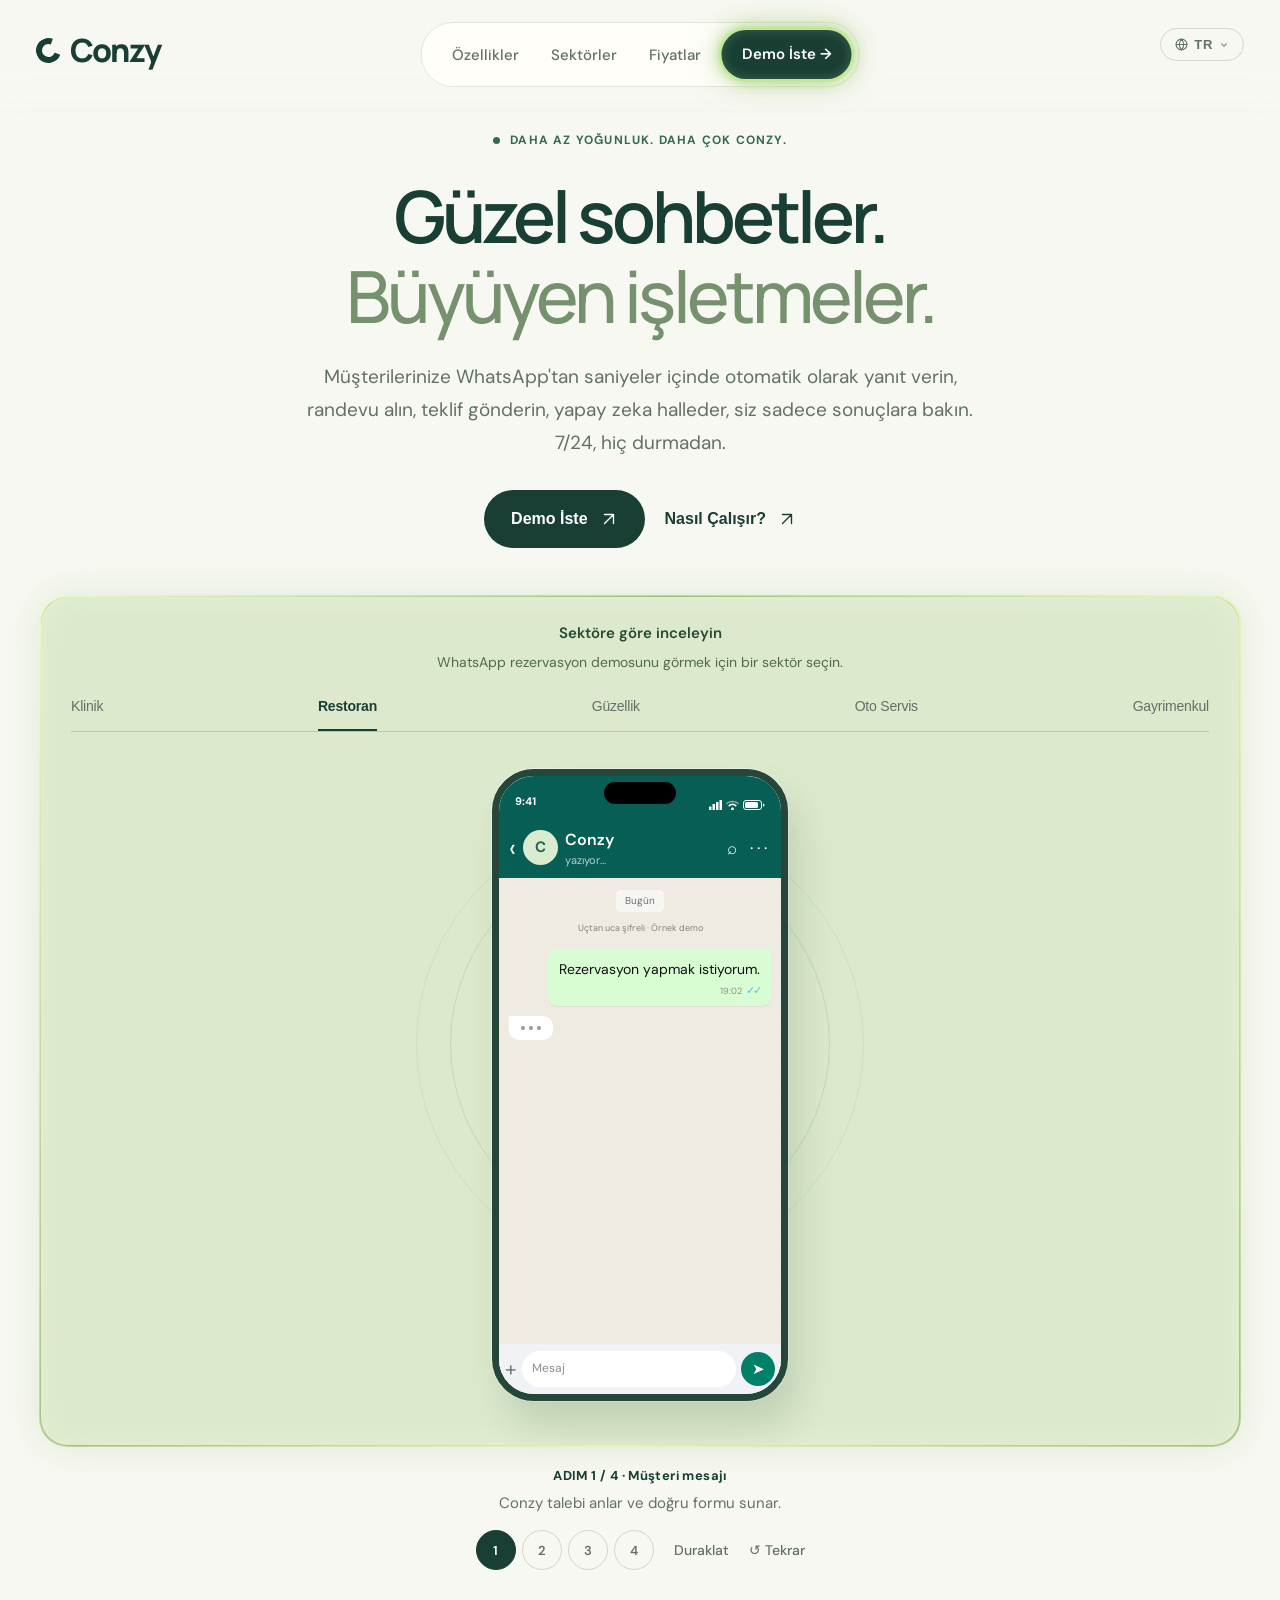
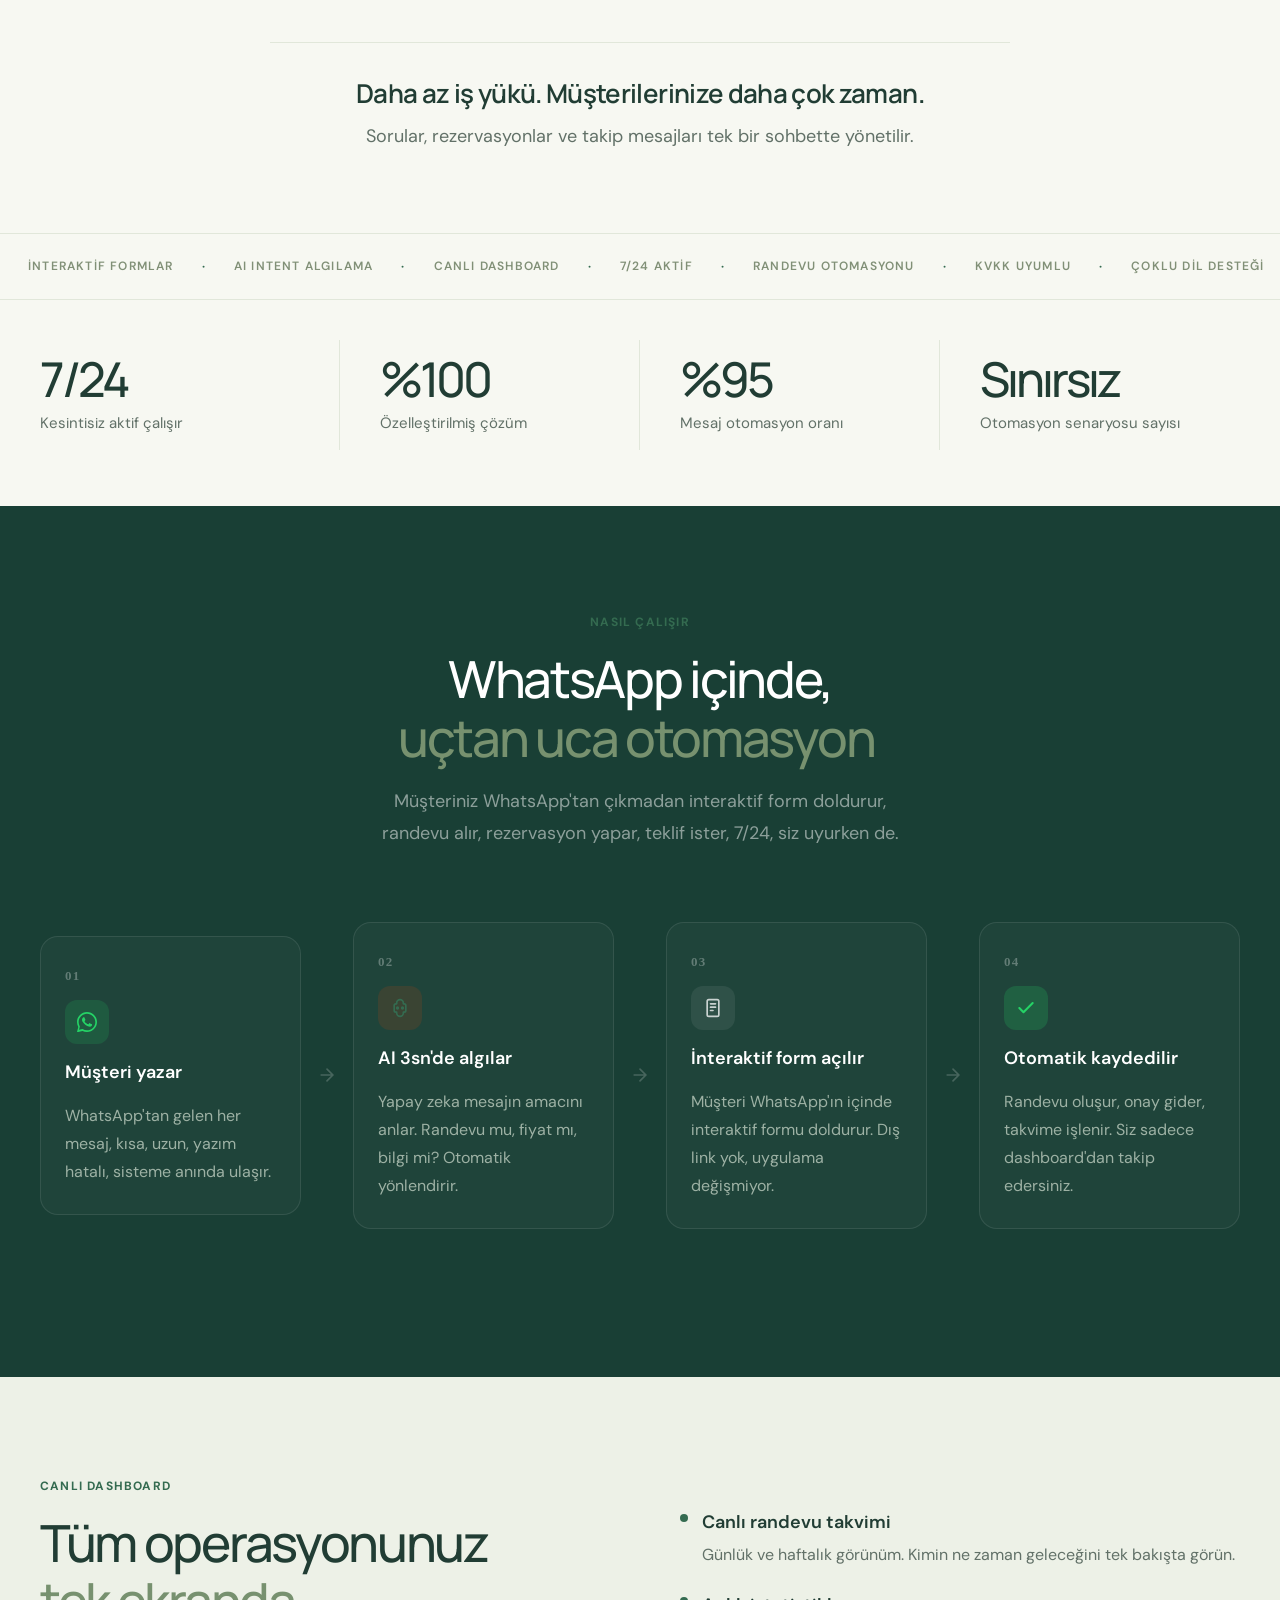
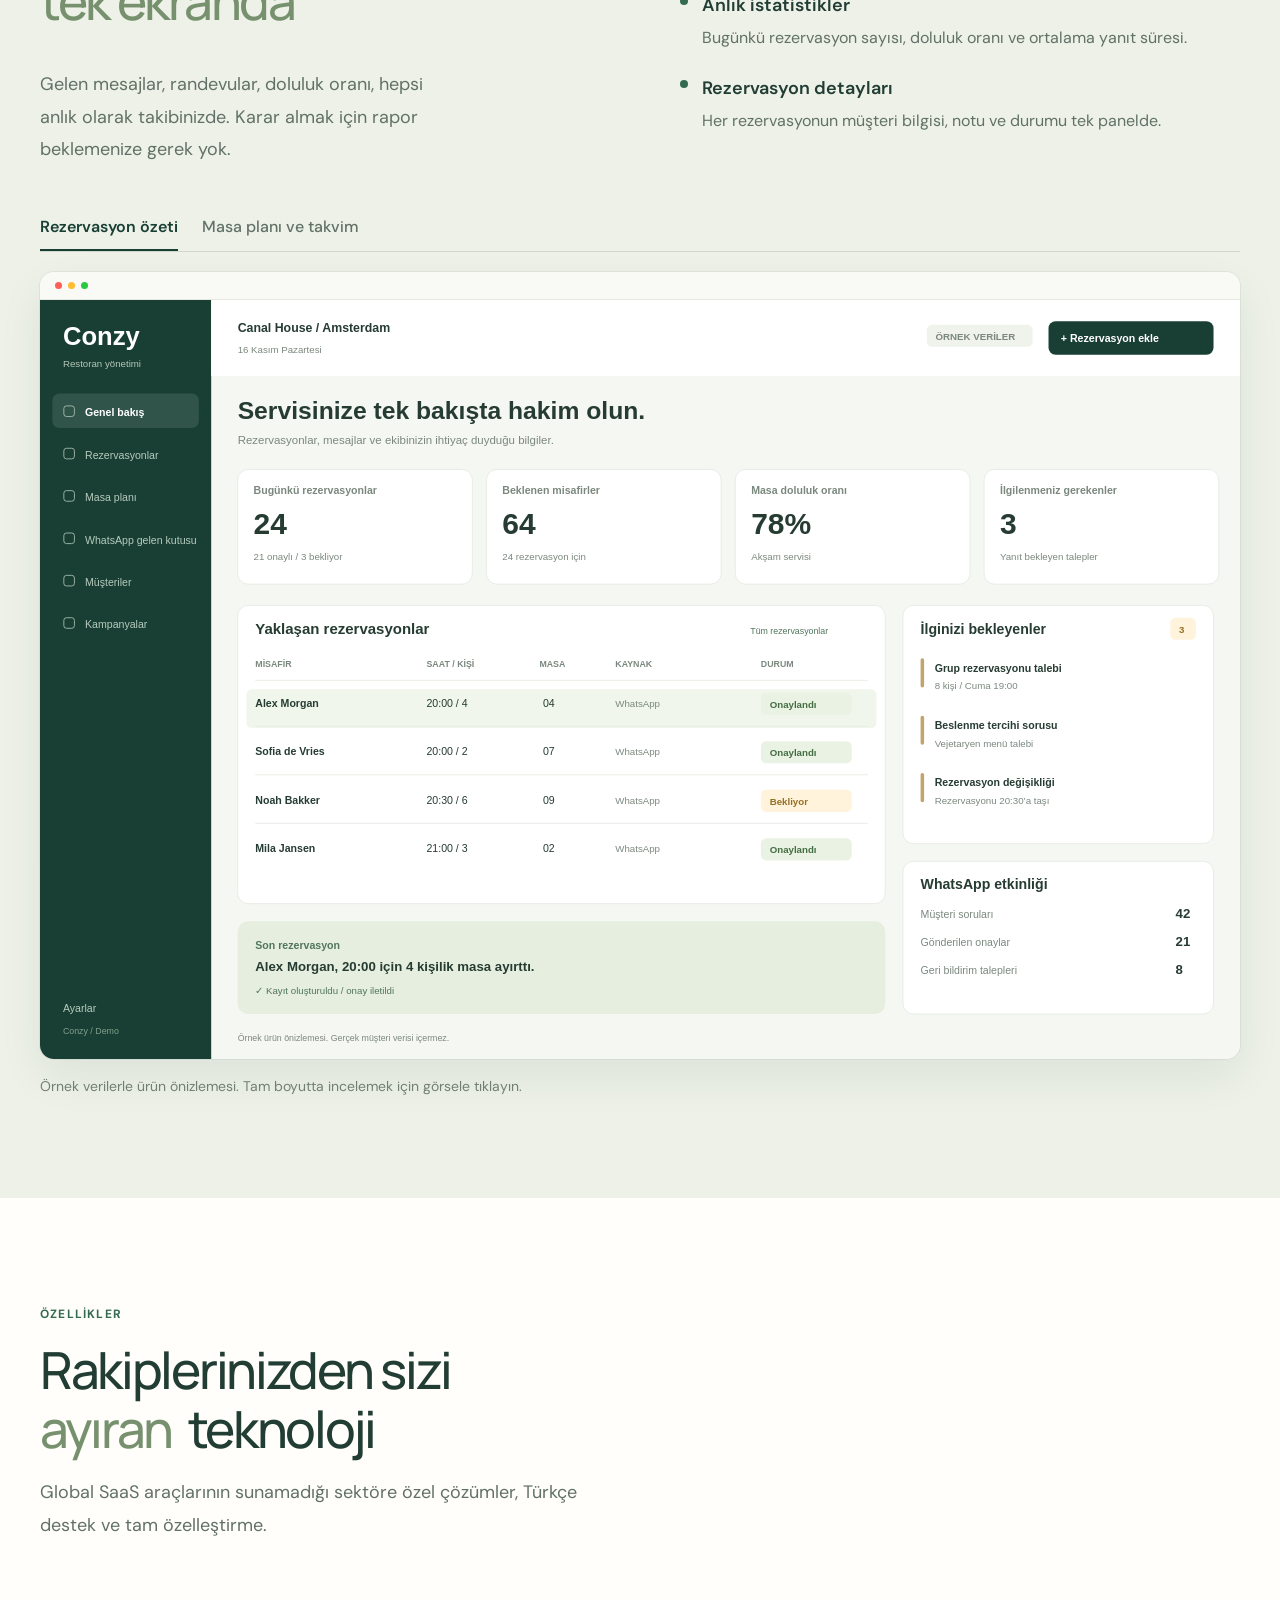
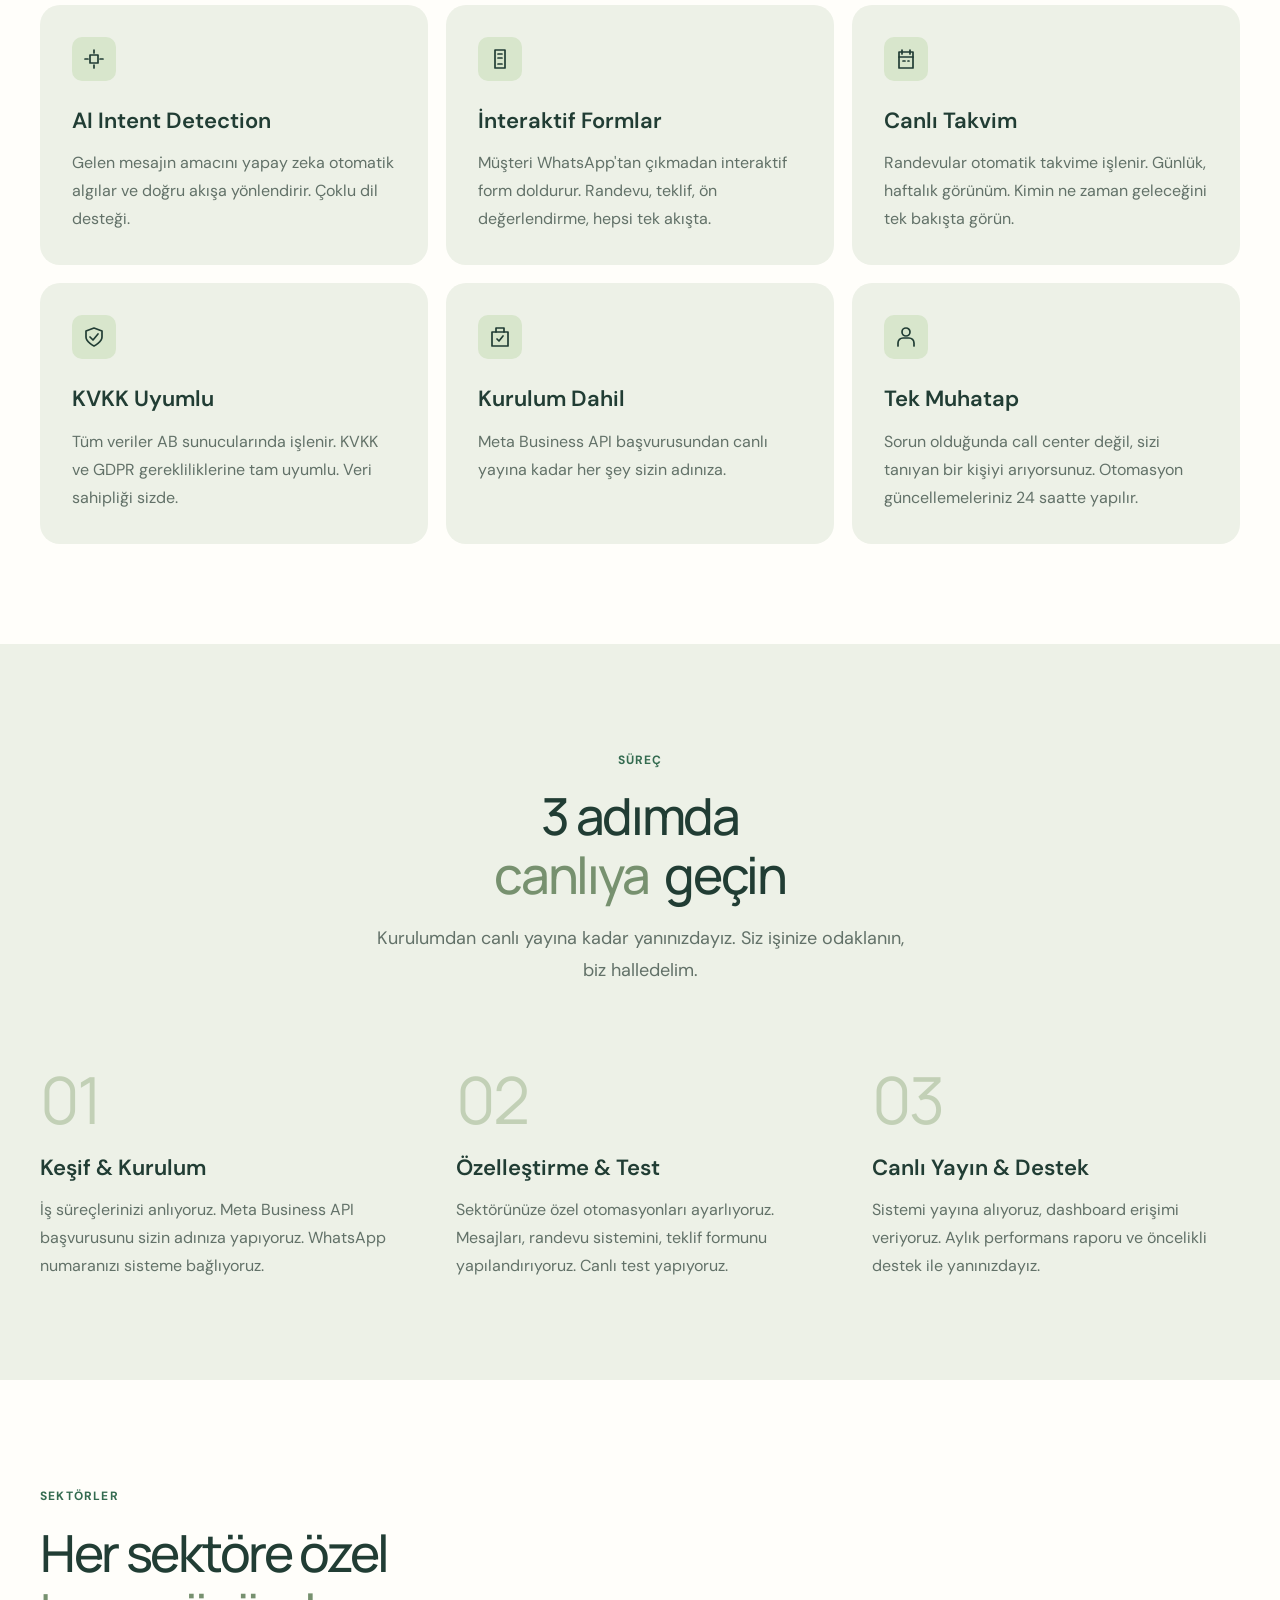
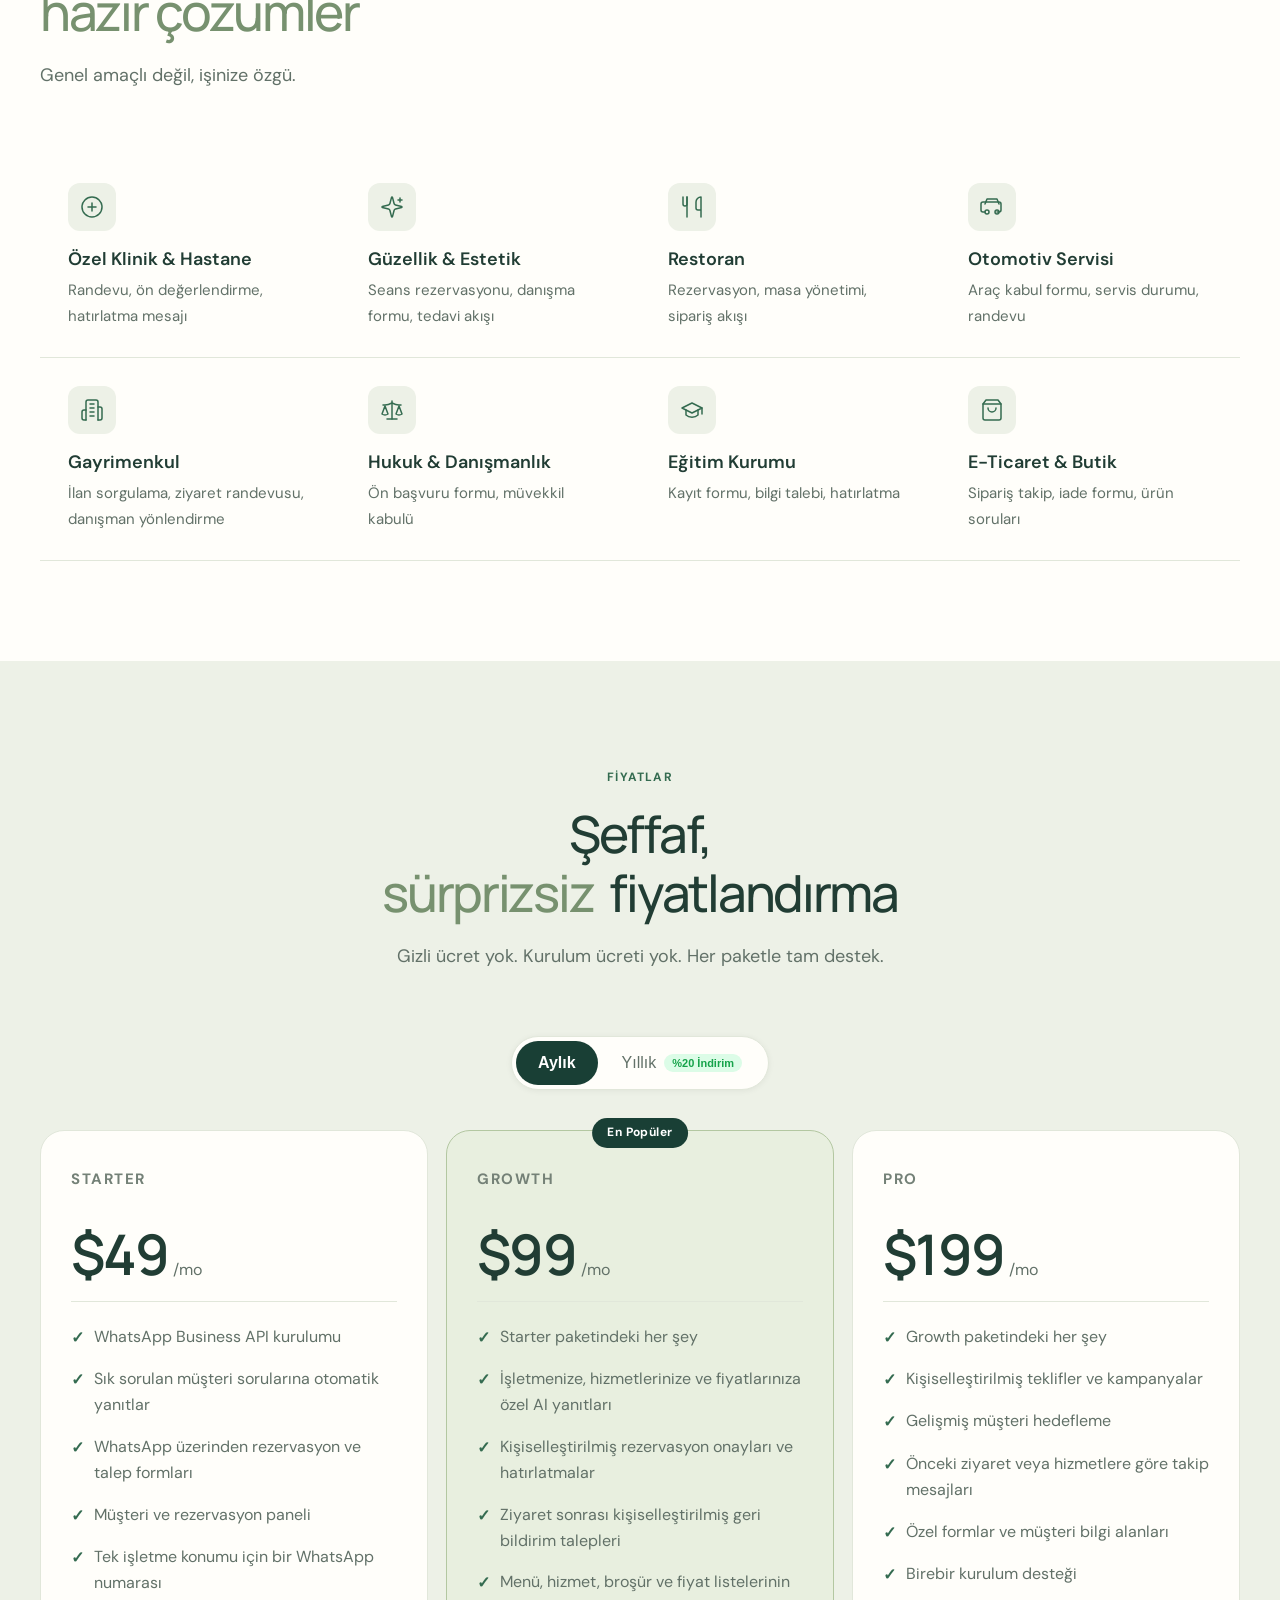
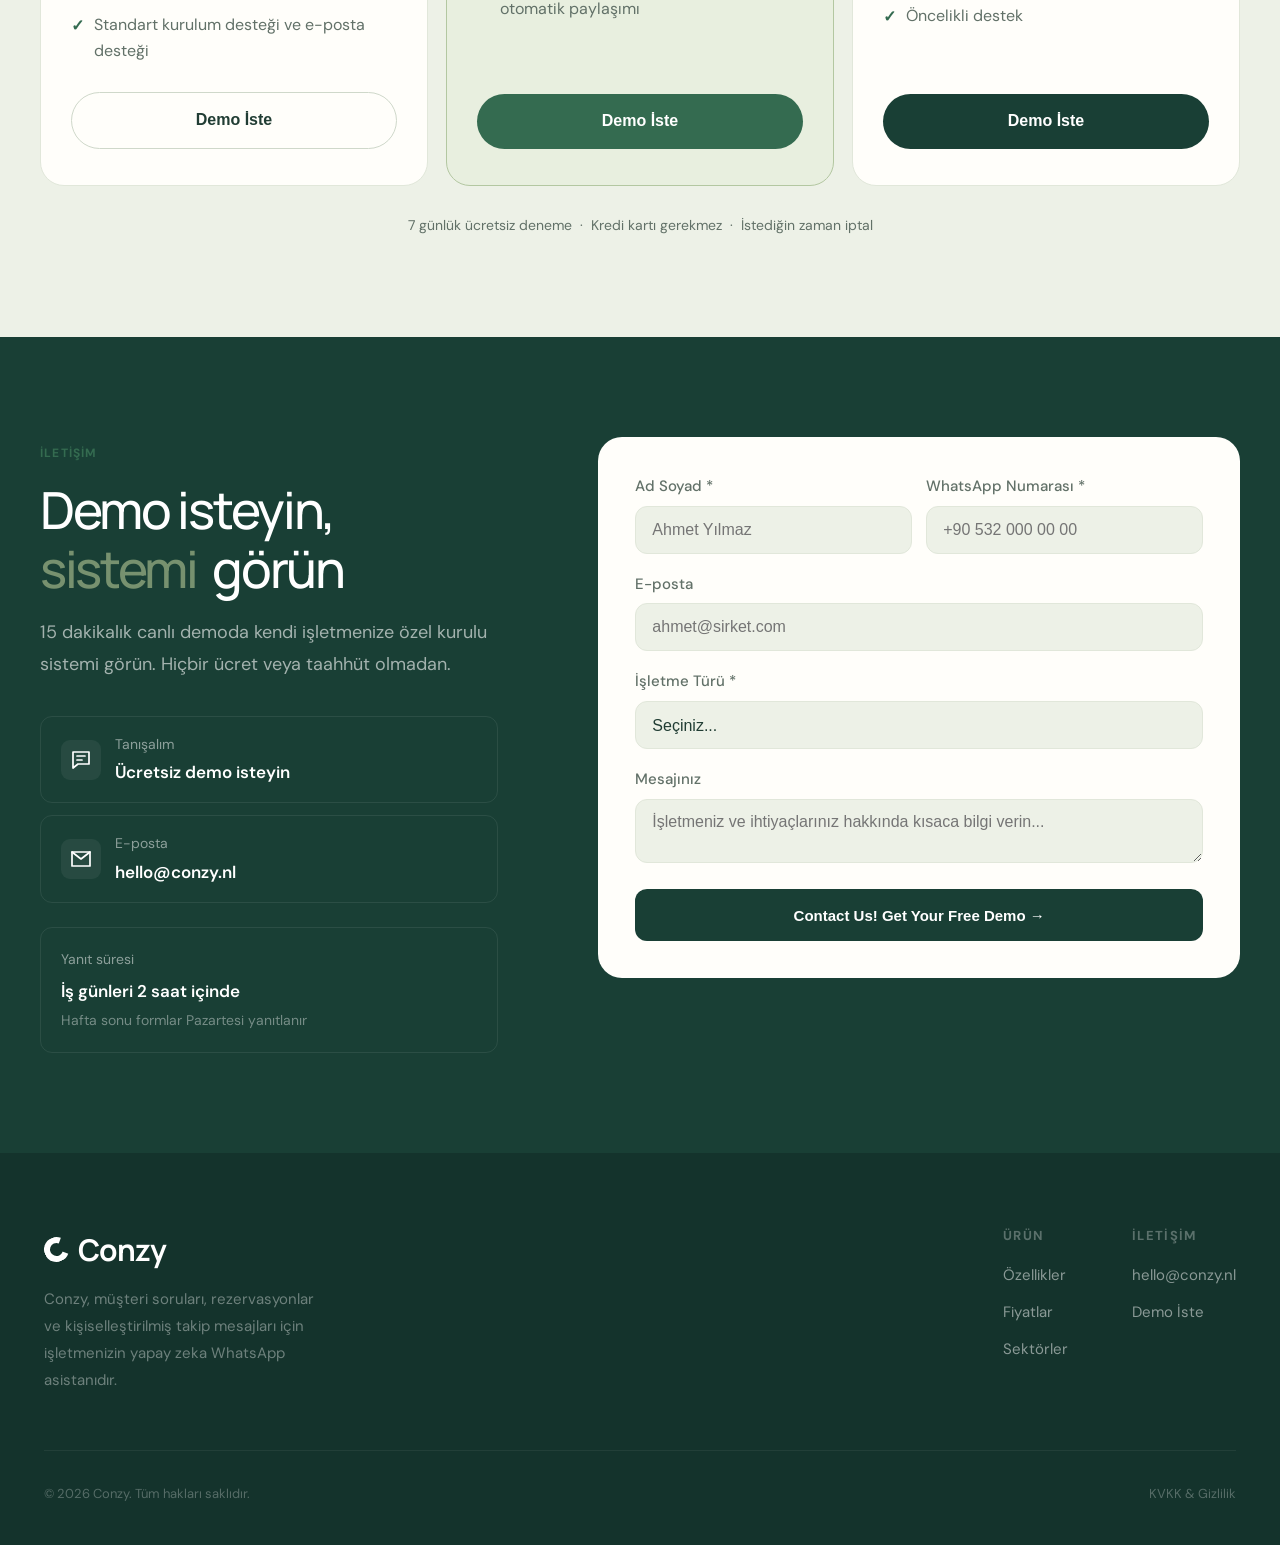
==== tr/index.html @ 932da9da "website update update" ====
<!DOCTYPE html>
<html lang="tr" data-initial-lang="tr">
<head>
  <meta charset="UTF-8">
  <meta name="viewport" content="width=device-width, initial-scale=1.0">
  <meta name="theme-color" content="#F7F8F2">
  <title>Conzy | İşletmeler için Yapay Zeka WhatsApp Asistanı</title>
  <link rel="preconnect" href="https://fonts.googleapis.com">
  <link rel="preconnect" href="https://fonts.gstatic.com" crossorigin>
  <link href="https://fonts.googleapis.com/css2?family=DM+Sans:wght@400;500;600;700&amp;family=Manrope:wght@400;500;600;700;800&amp;display=swap" rel="stylesheet">
  <link rel="icon" type="image/svg+xml" href="/favicon.svg">
  <link rel="stylesheet" href="/css/style.css?v=brand-seo-30">
  <link rel="stylesheet" href="/css/conzy.css?v=brand-seo-30">
<meta name="description" content="Conzy, WhatsApp üzerinden müşteri sorularını yanıtlar, rezervasyonları yönetir ve kişiselleştirilmiş takip mesajları gönderir. Demoyu ve paketleri inceleyin."><meta name="robots" content="index, follow, max-image-preview:large"><meta name="application-name" content="Conzy"><link rel="canonical" href="https://getconzy.com/tr/"><link rel="alternate" href="https://getconzy.com/" hreflang="en"><link rel="alternate" href="https://getconzy.com/tr/" hreflang="tr"><link rel="alternate" href="https://getconzy.com/" hreflang="x-default"><meta property="og:type" content="website"><meta property="og:site_name" content="Conzy"><meta property="og:title" content="Conzy | İşletmeler için Yapay Zeka WhatsApp Asistanı"><meta property="og:description" content="Conzy, WhatsApp üzerinden müşteri sorularını yanıtlar, rezervasyonları yönetir ve kişiselleştirilmiş takip mesajları gönderir. Demoyu ve paketleri inceleyin."><meta property="og:url" content="https://getconzy.com/tr/"><meta property="og:locale" content="tr_TR"><meta property="og:image" content="https://getconzy.com/assets/conzy-social.png"><meta property="og:image:width" content="1200"><meta property="og:image:height" content="630"><meta property="og:image:alt" content="Conzy işletmeler için WhatsApp asistanı"><meta name="twitter:card" content="summary_large_image"><meta name="twitter:title" content="Conzy | İşletmeler için Yapay Zeka WhatsApp Asistanı"><meta name="twitter:description" content="Conzy, WhatsApp üzerinden müşteri sorularını yanıtlar, rezervasyonları yönetir ve kişiselleştirilmiş takip mesajları gönderir. Demoyu ve paketleri inceleyin."><meta name="twitter:image" content="https://getconzy.com/assets/conzy-social.png"><script type="application/ld+json" id="conzy-structured-data">{
  "@context": "https://schema.org",
  "@graph": [
    {
      "@type": "Organization",
      "@id": "https://getconzy.com/#organization",
      "name": "Conzy",
      "url": "https://getconzy.com/",
      "logo": {
        "@type": "ImageObject",
        "url": "https://getconzy.com/assets/conzy-brandmark.svg",
        "width": 512,
        "height": 512
      }
    },
    {
      "@type": "WebSite",
      "@id": "https://getconzy.com/#website",
      "name": "Conzy",
      "alternateName": "getconzy.com",
      "url": "https://getconzy.com/",
      "inLanguage": [
        "en",
        "tr"
      ],
      "publisher": {
        "@id": "https://getconzy.com/#organization"
      }
    },
    {
      "@type": "WebPage",
      "@id": "https://getconzy.com/tr/#webpage",
      "url": "https://getconzy.com/tr/",
      "name": "Conzy | İşletmeler için Yapay Zeka WhatsApp Asistanı",
      "description": "Conzy, WhatsApp üzerinden müşteri sorularını yanıtlar, rezervasyonları yönetir ve kişiselleştirilmiş takip mesajları gönderir. Demoyu ve paketleri inceleyin.",
      "inLanguage": "tr",
      "isPartOf": {
        "@id": "https://getconzy.com/#website"
      },
      "about": {
        "@id": "https://getconzy.com/#organization"
      }
    }
  ]
}</script><noscript id="seo-no-script"><style>.fu{opacity:1!important;transform:none!important}</style></noscript></head>
<body>
<a class="skip-link" href="#hero">Skip to content</a>

<div id="cur-dot"></div>
<div id="cur-ring"></div>

<!-- ══════════════════════════ MOBILE HEADER ══════════════════════════ -->
<header id="mobile-header">
  <div class="mobile-lang-dd" id="mobile-lang-dd">
    <button class="mobile-lang-trigger" id="mobile-lang-trigger">
      <svg width="12" height="12" viewbox="0 0 24 24" fill="none" stroke="currentColor" stroke-width="2" stroke-linecap="round" stroke-linejoin="round"><circle cx="12" cy="12" r="10"></circle><line x1="2" y1="12" x2="22" y2="12"></line><path d="M12 2a15.3 15.3 0 0 1 4 10 15.3 15.3 0 0 1-4 10 15.3 15.3 0 0 1-4-10 15.3 15.3 0 0 1 4-10z"></path></svg>
      <span class="js-lang-current">TR</span>
      <svg class="lang-chevron" width="9" height="9" viewbox="0 0 24 24" fill="none" stroke="currentColor" stroke-width="2.5" stroke-linecap="round" stroke-linejoin="round"><polyline points="6 9 12 15 18 9"></polyline></svg>
    </button>
    <div class="mobile-lang-menu" id="mobile-lang-menu">
      <a class="lang-opt active" data-lang="tr" href="/tr/" hreflang="tr" lang="tr"> Türkçe</a>
      <a class="lang-opt" data-lang="en" href="/" hreflang="en" lang="en"> English</a>
    </div>
  </div>
  <a href="#" class="mobile-logo"><div class="logo-mark"></div>Conzy</a>
  <button class="hamburger" id="hamburger" aria-label="Menü" data-i18n-aria="hamburger-aria">
    <span></span><span></span><span></span>
  </button>
</header>

<!-- ══════════════════════════ MOBILE MENU ══════════════════════════ -->
<nav id="mobile-menu">
  <div class="mmenu-top">
    <a href="#" class="mmenu-logo"><div class="logo-mark"></div>Conzy</a>
    <button class="mmenu-close" id="mmenu-close" aria-label="Kapat" data-i18n-aria="mmenu-close-aria">
      <svg width="18" height="18" viewbox="0 0 24 24" fill="none" stroke="currentColor" stroke-width="2.5" stroke-linecap="round"><line x1="18" y1="6" x2="6" y2="18"></line><line x1="6" y1="6" x2="18" y2="18"></line></svg>
    </button>
  </div>
  <div class="mmenu-links">
    <a href="#flow-pipeline" data-i18n="nav-features">Özellikler</a>
    <a href="#sectors" data-i18n="nav-sectors">Sektörler</a>
    <a href="#pricing" data-i18n="nav-pricing">Fiyatlar</a>
  </div>
  <div class="mmenu-bottom">
    <a href="#contact" class="mmenu-cta" data-i18n="nav-cta">Demo İste →</a>
  </div>
</nav>
<div id="mobile-overlay"></div>

<!-- ══════════════════════════ HERO LOGO ══════════════════════════ -->
<a href="#" class="hero-logo" id="hero-logo"><div class="logo-mark"></div>Conzy</a>

<!-- ══════════════════════════ LANG TOGGLE ══════════════════════════ -->
<div class="lang-dd" id="lang-dd">
  <button class="lang-trigger" id="lang-trigger">
    <svg width="13" height="13" viewbox="0 0 24 24" fill="none" stroke="currentColor" stroke-width="2" stroke-linecap="round" stroke-linejoin="round"><circle cx="12" cy="12" r="10"></circle><line x1="2" y1="12" x2="22" y2="12"></line><path d="M12 2a15.3 15.3 0 0 1 4 10 15.3 15.3 0 0 1-4 10 15.3 15.3 0 0 1-4-10 15.3 15.3 0 0 1 4-10z"></path></svg>
    <span id="lang-current" class="js-lang-current">TR</span>
    <svg class="lang-chevron" width="10" height="10" viewbox="0 0 24 24" fill="none" stroke="currentColor" stroke-width="2.5" stroke-linecap="round" stroke-linejoin="round"><polyline points="6 9 12 15 18 9"></polyline></svg>
  </button>
  <div class="lang-menu" id="lang-menu">
    <a class="lang-opt active" data-lang="tr" href="/tr/" hreflang="tr" lang="tr"> Türkçe</a>
    <a class="lang-opt" data-lang="en" href="/" hreflang="en" lang="en"> English</a>
  </div>
</div>

<!-- ══════════════════════════════ NAV ══════════════════════════════ -->
<nav id="nav">
  <div class="nav-inner">
    <ul class="nav-links">
      <li><a href="#flow-pipeline" data-i18n="nav-features">Özellikler</a></li>
      <li><a href="#sectors" data-i18n="nav-sectors">Sektörler</a></li>
      <li><a href="#pricing" data-i18n="nav-pricing">Fiyatlar</a></li>
    </ul>
    <div class="nav-right">
      <a href="#contact" class="nav-cta" data-i18n="nav-cta">Demo İste →</a>
    </div>
  </div>
</nav>

<!-- ══════════════════════════════ HERO ══════════════════════════════ -->
<section id="hero">
  <div class="hero-inner">

    <!-- Centered copy -->
    <div class="hero-copy">
      <div class="hero-tag"><div class="hero-tag-line"></div><span data-i18n="hero-tag">Daha az yoğunluk. Daha çok Conzy.</span></div>
      <h1 data-i18n="hero-h1">Güzel sohbetler.<br><em>Büyüyen işletmeler.</em></h1>
      <p class="hero-desc" data-i18n="hero-desc">Müşterilerinize WhatsApp'tan saniyeler içinde otomatik olarak yanıt verin, randevu alın, teklif gönderin, yapay zeka halleder, siz sadece sonuçlara bakın. 7/24, hiç durmadan.</p>
      <div class="hero-actions">
        <a href="#contact" class="btn btn-orange"><span data-i18n="hero-btn-demo">Demo İste</span><svg class="button-arrow" width="18" height="18" viewbox="0 0 24 24" fill="none" stroke="currentColor" stroke-width="1.8" stroke-linecap="round" stroke-linejoin="round" aria-hidden="true" focusable="false"><path d="M6 18 18 6M6 6h12v12"></path></svg></a>
        <a href="#flow-pipeline" class="btn btn-ghost"><span data-i18n="hero-btn-how">Nasıl Çalışır?</span><svg class="button-arrow" width="18" height="18" viewbox="0 0 24 24" fill="none" stroke="currentColor" stroke-width="1.8" stroke-linecap="round" stroke-linejoin="round" aria-hidden="true" focusable="false"><path d="M6 18 18 6M6 6h12v12"></path></svg></a>
      </div>



    </div>

    <!-- Right: real hand-holding-phone photo with animated screen overlay -->
    <div class="hero-visual" data-nosnippet="">
      <!-- Sector switcher — changes the phone demo live -->
      <div class="hero-sector-tabs" id="hero-sector-tabs">
        <span class="sector-tabs-label" data-i18n="sector-tabs-label">Sektöre göre inceleyin</span>
        <p class="sector-tabs-description" data-i18n="sector-tabs-description">WhatsApp rezervasyon demosunu görmek için bir sektör seçin.</p>
        <div class="sector-tabs-row" role="group" aria-label="Industry demos">
          <button class="sector-tab" data-sector="klinik"><span data-i18n="st-klinik">Klinik</span></button>
          <button class="sector-tab active" data-sector="restoran"><span data-i18n="st-restoran">Restoran</span></button>
          <button class="sector-tab" data-sector="guzellik"><span data-i18n="st-guzellik">Güzellik</span></button>
          <button class="sector-tab" data-sector="servis"><span data-i18n="st-servis">Oto Servis</span></button>
          <button class="sector-tab" data-sector="emlak"><span data-i18n="st-emlak">Gayrimenkul</span></button>
        </div>
      </div>
      <div class="demo-controls"><div class="demo-step-label"></div><p class="demo-step-description"></p><div class="demo-navigation"><div class="demo-steps" aria-label="Demo steps"></div><button type="button" class="demo-pause"></button><button type="button" class="demo-replay"></button></div></div>
      
      <div class="scene-orbit" aria-hidden="true"></div>
      <div class="scene-note note-top"><span class="note-icon" aria-hidden="true"><svg class="inline-arrow" width="16" height="16" viewbox="0 0 24 24" fill="none" stroke="currentColor" stroke-width="1.8" stroke-linecap="round" stroke-linejoin="round" aria-hidden="true" focusable="false"><path d="M6 18 18 6M6 6h12v12"></path></svg></span><div><strong data-i18n="scene-booked">Randevu oluşturuldu</strong><span data-i18n="scene-sync">Takvim otomatik güncellendi</span></div></div>
      <div class="scene-note note-bottom"><span class="note-icon" aria-hidden="true">✓</span><div><strong data-i18n="scene-online">Müşterilerinizin hep yanında</strong><span data-i18n="scene-hours">Mesai saatleri dışında bile.</span></div></div>
      <!--
        Aspect-ratio box trick: padding-top = (1056/976)*100 = 108.2%
        This forces the wrapper to have the exact same height as the image
        at any width, so every "position:absolute + %" inside is reliable.
        Image fills the box with object-fit:fill (no cropping needed —
        wrapper and image share the same 976:1056 ratio).
      -->
      <div style="position:relative;width:100%;">
        <div class="hero-img-wrap">

          <!-- The hand+phone photo fills the aspect-ratio box -->
          <img src="/hand1.jpg" alt="" aria-hidden="true" class="hero-hand-img">

          <!--
            hand1.jpg: 948×1059
            Screen left x=207, right x=602, top y=68, bottom y=934
            Dynamic Island center x=405 (x=350–461 at y=85)
            top    = 68  / 1059 = 6.4%
            left   = 207 / 948  = 21.8%
            width  = 395 / 948  = 41.7%
            height = 866 / 1059 = 81.8%
          -->
          <div class="hero-screen-area" style="position:absolute;top:6.4%;left:21.8%;width:41.7%;height:81.8%;
                      border-radius:33px;overflow:hidden;">

          <!-- Screen 0: WhatsApp Chat -->
          <div class="pscreen active" id="pscreen-0">
            <div class="phone-sb phone-sb-dark">
              <span class="psb-time">9:41</span>
              <div class="psb-di"></div>
              <div class="psb-icons">
                <svg width="13" height="10" viewbox="0 0 13 10" fill="currentColor"><rect x="0" y="6.5" width="2.5" height="3.5" rx=".5"></rect><rect x="3.5" y="4" width="2.5" height="6" rx=".5"></rect><rect x="7" y="2" width="2.5" height="8" rx=".5"></rect><rect x="10.5" y="0" width="2.5" height="10" rx=".5"></rect></svg>
                <svg width="13" height="10" viewbox="0 0 13 10" fill="currentColor"><circle cx="6.5" cy="9" r="1.4"></circle><path d="M3.3 6.7C4.2 5.8 5.3 5.3 6.5 5.3s2.3.5 3.2 1.4l1.1-1.1C9.5 4.3 8.1 3.6 6.5 3.6S3.5 4.3 2.2 5.6z"></path><path d="M1 4.5C2.3 3.1 4.3 2.2 6.5 2.2s4.2.9 5.5 2.3L13 3.4C11.3 1.7 9 .7 6.5.7S1.7 1.7 0 3.4z" opacity=".5"></path></svg>
                <svg width="22" height="10" viewbox="0 0 22 10" fill="currentColor"><rect x=".5" y=".5" width="18" height="9" rx="2.5" fill="none" stroke="currentColor" stroke-width="1"></rect><path d="M20 3.5v3a1.5 1.5 0 0 0 0-3z"></path><rect x="2" y="2" width="13" height="6" rx="1.5"></rect></svg>
              </div>
            </div>
            <div class="wa-bg">
              <div class="wa-bar">
                <div class="wa-av">C</div>
                <div>
                  <div class="wa-nm">Conzy</div>
                  <div class="wa-st">çevrimiçi</div>
                </div>
              </div>
              <div class="wa-msgs">
                <div class="msg msg-i" data-anim>
                  Merhaba! Nasıl yardımcı olabilirim?
                  <div class="msg-btns">
                    <div class="msg-btn" data-anim> Randevu Al</div>
                    <div class="msg-btn" data-anim> Fiyat Öğren</div>
                    <div class="msg-btn" data-anim>ℹ Bilgi Al</div>
                  </div>
                  <div class="msg-t">09:41</div>
                </div>
                <div class="msg msg-o" data-anim>
                  Randevu almak istiyorum
                  <div class="msg-t">09:42 ✓✓</div>
                </div>
                <div class="msg msg-i" data-anim>
                  <span style="color:#25D366;font-weight:700;font-size:9px;display:block;margin-bottom:4px"> RANDEVU FORMU</span>
                  Randevu almak için formu açınız...
                  <div style="background:#25D366;color:#fff;border-radius:6px;padding:5px;font-size:10px;font-weight:700;text-align:center;margin-top:6px">Formu Aç →</div>
                  <div class="msg-t">09:42</div>
                </div>
              </div>
              <div class="wa-inp-bar">
                <div class="wa-inp">Mesaj yazın...</div>
                <div class="wa-mic"><svg class="site-icon" width="24" height="24" viewbox="0 0 24 24" fill="none" stroke="currentColor" stroke-width="1.7" stroke-linecap="round" stroke-linejoin="round" aria-hidden="true" focusable="false"><path d="M9 5a3 3 0 0 1 6 0v7a3 3 0 0 1-6 0V5Z"></path><path d="M6 10v2a6 6 0 0 0 12 0v-2M12 18v4m-4 0h8"></path></svg></div>
              </div>
            </div>
          </div>

          <!-- Screen 1: WhatsApp Flow — Randevu -->
          <div class="pscreen" id="pscreen-1">
            <div class="phone-sb phone-sb-dark">
              <span class="psb-time">9:41</span>
              <div class="psb-di"></div>
              <div class="psb-icons">
                <svg width="13" height="10" viewbox="0 0 13 10" fill="currentColor"><rect x="0" y="6.5" width="2.5" height="3.5" rx=".5"></rect><rect x="3.5" y="4" width="2.5" height="6" rx=".5"></rect><rect x="7" y="2" width="2.5" height="8" rx=".5"></rect><rect x="10.5" y="0" width="2.5" height="10" rx=".5"></rect></svg>
                <svg width="13" height="10" viewbox="0 0 13 10" fill="currentColor"><circle cx="6.5" cy="9" r="1.4"></circle><path d="M3.3 6.7C4.2 5.8 5.3 5.3 6.5 5.3s2.3.5 3.2 1.4l1.1-1.1C9.5 4.3 8.1 3.6 6.5 3.6S3.5 4.3 2.2 5.6z"></path><path d="M1 4.5C2.3 3.1 4.3 2.2 6.5 2.2s4.2.9 5.5 2.3L13 3.4C11.3 1.7 9 .7 6.5.7S1.7 1.7 0 3.4z" opacity=".5"></path></svg>
                <svg width="22" height="10" viewbox="0 0 22 10" fill="currentColor"><rect x=".5" y=".5" width="18" height="9" rx="2.5" fill="none" stroke="currentColor" stroke-width="1"></rect><path d="M20 3.5v3a1.5 1.5 0 0 0 0-3z"></path><rect x="2" y="2" width="13" height="6" rx="1.5"></rect></svg>
              </div>
            </div>
            <div class="flow-scr">
              <div class="flow-bar">
                <div class="flow-back">←</div>
                <div class="flow-bar-t"> Randevu Al</div>
              </div>
              <div class="flow-body">
                <div class="flow-h1">Randevu Bilgileri</div>
                <div class="flow-sub">Formu doldurun, hemen onaylayalım</div>
                <div class="flow-field">
                  <div class="flow-lbl">Adınız Soyadınız</div>
                  <div class="flow-val flow-val-name">Ahmet Yılmaz</div>
                </div>
                <div class="flow-field">
                  <div class="flow-lbl">Hizmet</div>
                  <div class="flow-val flow-val-svc">Saç Ekimi Konsültasyon <span style="color:#999;font-size:9px">▼</span></div>
                </div>
                <div class="flow-field">
                  <div class="flow-lbl">Tarih</div>
                  <div class="date-row">
                    <div class="date-chip">Sal<br><b>20</b></div>
                    <div class="date-chip">Çar<br><b>21</b></div>
                    <div class="date-chip">Per<br><b>22</b></div>
                    <div class="date-chip">Cum<br><b>23</b></div>
                  </div>
                </div>
                <div class="flow-field">
                  <div class="flow-lbl">Saat</div>
                  <div class="date-row">
                    <div class="date-chip time-chip">10:00</div>
                    <div class="date-chip time-chip">11:30</div>
                    <div class="date-chip time-chip">14:00</div>
                  </div>
                </div>
                <div class="flow-btn-gr">Randevuyu Onayla ✓</div>
              </div>
            </div>
          </div>

          <div class="pscreen" id="pscreen-2">
  <div class="confirmation-screen">
    <div class="confirmation-brand">Conzy <span>✓</span></div>
    <div class="confirmation-check" aria-hidden="true">✓</div>
    <h3 class="confirmation-title"></h3>
    <p class="confirmation-intro"></p>
    <div class="confirmation-details"><strong class="confirmation-name"></strong><span class="confirmation-service"></span><span class="confirmation-date"></span></div>
    <div class="confirmation-delivered"></div>
    <p class="confirmation-footer"></p>
  </div>
</div>

<!-- Screen 3: Dashboard -->
          <div class="pscreen" id="pscreen-3">
            <div class="phone-sb phone-sb-light">
              <span class="psb-time">9:41</span>
              <div class="psb-di"></div>
              <div class="psb-icons">
                <svg width="13" height="10" viewbox="0 0 13 10" fill="currentColor"><rect x="0" y="6.5" width="2.5" height="3.5" rx=".5"></rect><rect x="3.5" y="4" width="2.5" height="6" rx=".5"></rect><rect x="7" y="2" width="2.5" height="8" rx=".5"></rect><rect x="10.5" y="0" width="2.5" height="10" rx=".5"></rect></svg>
                <svg width="13" height="10" viewbox="0 0 13 10" fill="currentColor"><circle cx="6.5" cy="9" r="1.4"></circle><path d="M3.3 6.7C4.2 5.8 5.3 5.3 6.5 5.3s2.3.5 3.2 1.4l1.1-1.1C9.5 4.3 8.1 3.6 6.5 3.6S3.5 4.3 2.2 5.6z"></path><path d="M1 4.5C2.3 3.1 4.3 2.2 6.5 2.2s4.2.9 5.5 2.3L13 3.4C11.3 1.7 9 .7 6.5.7S1.7 1.7 0 3.4z" opacity=".5"></path></svg>
                <svg width="22" height="10" viewbox="0 0 22 10" fill="currentColor"><rect x=".5" y=".5" width="18" height="9" rx="2.5" fill="none" stroke="currentColor" stroke-width="1"></rect><path d="M20 3.5v3a1.5 1.5 0 0 0 0-3z"></path><rect x="2" y="2" width="13" height="6" rx="1.5"></rect></svg>
              </div>
            </div>
            <div class="dash-scr">
              <div class="dash-bar">
                <div class="dash-t"> Canlı Dashboard</div>
                <div class="dash-d">21 Mayıs 2026</div>
              </div>
              <div class="dash-body">
                <div class="dash-grid">
                  <div class="dash-card">
                    <div class="dash-val" data-count="47">0</div>
                    <div class="dash-lbl">Bugün mesaj</div>
                    <div class="dash-trend">↑ %23</div>
                  </div>
                  <div class="dash-card">
                    <div class="dash-val" data-count="12">0</div>
                    <div class="dash-lbl">Randevu</div>
                    <div class="dash-trend">↑ %8</div>
                  </div>
                  <div class="dash-card">
                    <div class="dash-val" data-count="91" data-suffix="%">0</div>
                    <div class="dash-lbl">Otomasyon</div>
                    <div class="dash-trend">✓ hedef</div>
                  </div>
                  <div class="dash-card">
                    <div class="dash-val">3s</div>
                    <div class="dash-lbl">Ort. yanıt</div>
                    <div class="dash-trend">✓</div>
                  </div>
                </div>
                <div class="dash-sec">Bugünkü Randevular</div>
                <div class="dash-list">
                  <div class="dash-row">
                    <div class="dash-dot dot-g"></div>
                    <div class="dash-ri">
                      <div class="dash-rn">Ayşe Demir</div>
                      <div class="dash-rt">10:00 · Konsültasyon</div>
                    </div>
                    <div class="dash-badge bg-g">Onaylı</div>
                  </div>
                  <div class="dash-row">
                    <div class="dash-dot dot-y"></div>
                    <div class="dash-ri">
                      <div class="dash-rn">Emre Çelik</div>
                      <div class="dash-rt">11:30 · FUE Saç</div>
                    </div>
                    <div class="dash-badge bg-y">Bekliyor</div>
                  </div>
                  <div class="dash-row">
                    <div class="dash-dot dot-g"></div>
                    <div class="dash-ri">
                      <div class="dash-rn">Fatma Kaya</div>
                      <div class="dash-rt">14:00 · Kaş Ekimi</div>
                    </div>
                    <div class="dash-badge bg-g">Onaylı</div>
                  </div>
                </div>
              </div>
            </div>
          </div>

        </div><!-- /screen overlay -->


      </div>
    </div>
    </div><!-- /hero-visual -->

      <div class="hero-benefit">
        <h3 data-i18n="hero-benefit-title">Daha az iş yükü. Müşterilerinize daha çok zaman.</h3>
        <p data-i18n="hero-benefit-description">Sorular, rezervasyonlar ve takip mesajları tek bir sohbette yönetilir.</p>
      </div>

  </div><!-- /hero-inner -->
</section>

<!-- ══════════════════════════ MARQUEE ══════════════════════════ -->
<div id="marquee">
  <div class="marquee-track" role="marquee" aria-label="Conzy özellik bandı" data-i18n-aria="marquee-track-aria">
    <div class="marquee-item">İnteraktif Formlar <span class="ms">·</span> AI Intent Algılama <span class="ms">·</span> Canlı Dashboard <span class="ms">·</span> 7/24 Aktif <span class="ms">·</span> Randevu Otomasyonu <span class="ms">·</span> KVKK Uyumlu <span class="ms">·</span> Türkçe Destek <span class="ms">·</span> Kurulum Dahil <span class="ms">·</span></div>
    <div class="marquee-item" aria-hidden="true">İnteraktif Formlar <span class="ms">·</span> AI Intent Algılama <span class="ms">·</span> Canlı Dashboard <span class="ms">·</span> 7/24 Aktif <span class="ms">·</span> Randevu Otomasyonu <span class="ms">·</span> KVKK Uyumlu <span class="ms">·</span> Türkçe Destek <span class="ms">·</span> Kurulum Dahil <span class="ms">·</span></div>
    <div class="marquee-item" aria-hidden="true">İnteraktif Formlar <span class="ms">·</span> AI Intent Algılama <span class="ms">·</span> Canlı Dashboard <span class="ms">·</span> 7/24 Aktif <span class="ms">·</span> Randevu Otomasyonu <span class="ms">·</span> KVKK Uyumlu <span class="ms">·</span> Türkçe Destek <span class="ms">·</span> Kurulum Dahil <span class="ms">·</span></div>
    <div class="marquee-item" aria-hidden="true">İnteraktif Formlar <span class="ms">·</span> AI Intent Algılama <span class="ms">·</span> Canlı Dashboard <span class="ms">·</span> 7/24 Aktif <span class="ms">·</span> Randevu Otomasyonu <span class="ms">·</span> KVKK Uyumlu <span class="ms">·</span> Türkçe Destek <span class="ms">·</span> Kurulum Dahil <span class="ms">·</span></div>
  </div>
</div>

<!-- ══════════════════════════ STATS ══════════════════════════ -->
<section id="stats">
  <div class="stats-inner">
    <div class="stat fu">
      <div class="stat-n">7/24</div>
      <div class="stat-l" data-i18n="stat-1">Kesintisiz aktif çalışır</div>
    </div>
    <div class="stat fu">
      <div class="stat-n" data-i18n="stat-2-n">%100</div>
      <div class="stat-l" data-i18n="stat-2">Özelleştirilmiş çözüm</div>
    </div>
    <div class="stat fu">
      <div class="stat-n">%95</div>
      <div class="stat-l" data-i18n="stat-3">Mesaj otomasyon oranı</div>
    </div>
    <div class="stat fu">
      <div class="stat-n" data-i18n="stat-4-n">Sınırsız</div>
      <div class="stat-l" data-i18n="stat-4">Otomasyon senaryosu sayısı</div>
    </div>
  </div>
</section>

<!-- ══════════════════════ FLOW PIPELINE ══════════════════════ -->
<section id="flow-pipeline" class="section dark">
  <div class="inner">

    <div class="center fu" style="margin-bottom:72px">
      <div class="tag" style="color:var(--orange)" data-i18n="pipe-tag">Nasıl Çalışır</div>
      <h2 style="color:#fff" data-i18n="pipe-h2">WhatsApp içinde,<br><em>uçtan uca otomasyon</em></h2>
      <p class="sec-desc" style="color:rgba(255,255,255,.5);margin:0 auto" data-i18n="pipe-desc">Müşteriniz WhatsApp'tan çıkmadan interaktif form doldurur, randevu alır, rezervasyon yapar, teklif ister, 7/24, siz uyurken de.</p>
    </div>

    <div class="pipe-row">

      <div class="pipe-card fu">
        <div class="pipe-step-n">01</div>
        <div class="pipe-icon-box pipe-wa">
          <svg width="20" height="20" viewbox="0 0 24 24" fill="currentColor"><path d="M17.472 14.382c-.297-.149-1.758-.867-2.03-.967-.273-.099-.471-.148-.67.15-.197.297-.767.966-.94 1.164-.173.199-.347.223-.644.075-.297-.15-1.255-.463-2.39-1.475-.883-.788-1.48-1.761-1.653-2.059-.173-.297-.018-.458.13-.606.134-.133.298-.347.446-.52.149-.174.198-.298.298-.497.099-.198.05-.371-.025-.52-.075-.149-.669-1.612-.916-2.207-.242-.579-.487-.5-.669-.51a9 9 0 0 0-.57-.01c-.198 0-.52.074-.792.372-.272.297-1.04 1.016-1.04 2.479 0 1.462 1.065 2.875 1.213 3.074.149.198 2.096 3.2 5.077 4.487.709.306 1.262.489 1.694.625.712.227 1.36.195 1.871.118.571-.085 1.758-.719 2.006-1.413.248-.694.248-1.289.173-1.413-.074-.124-.272-.198-.57-.347z"></path><path d="M12 0C5.373 0 0 5.373 0 12c0 2.125.557 4.126 1.529 5.862L.057 23.59a.5.5 0 0 0 .614.63l5.912-1.521A11.955 11.955 0 0 0 12 24c6.627 0 12-5.373 12-12S18.627 0 12 0zm0 22a9.955 9.955 0 0 1-5.29-1.517l-.378-.225-3.914 1.006 1.043-3.802-.247-.393A9.955 9.955 0 0 1 2 12C2 6.477 6.477 2 12 2s10 4.477 10 10-4.477 10-10 10z"></path></svg>
        </div>
        <h4 class="pipe-title" data-i18n="pipe-1-h">Müşteri yazar</h4>
        <p class="pipe-desc" data-i18n="pipe-1-p">WhatsApp'tan gelen her mesaj, kısa, uzun, yazım hatalı, sisteme anında ulaşır.</p>
      </div>

      <div class="pipe-arrow fu">
        <svg width="20" height="20" viewbox="0 0 24 24" fill="none" stroke="currentColor" stroke-width="2" stroke-linecap="round"><path d="M5 12h14M12 5l7 7-7 7"></path></svg>
      </div>

      <div class="pipe-card fu">
        <div class="pipe-step-n">02</div>
        <div class="pipe-icon-box pipe-ai">
          <svg width="20" height="20" viewbox="0 0 24 24" fill="none" stroke="currentColor" stroke-width="2" stroke-linecap="round" stroke-linejoin="round"><path d="M12 2a4 4 0 0 1 4 4v1h1a2 2 0 0 1 2 2v6a2 2 0 0 1-2 2h-1v1a4 4 0 0 1-8 0v-1H7a2 2 0 0 1-2-2V9a2 2 0 0 1 2-2h1V6a4 4 0 0 1 4-4z"></path><circle cx="9" cy="12" r="1" fill="currentColor"></circle><circle cx="15" cy="12" r="1" fill="currentColor"></circle></svg>
        </div>
        <h4 class="pipe-title" data-i18n="pipe-2-h">AI 3sn'de algılar</h4>
        <p class="pipe-desc" data-i18n="pipe-2-p">Yapay zeka mesajın amacını anlar. Randevu mu, fiyat mı, bilgi mi? Otomatik yönlendirir.</p>
      </div>

      <div class="pipe-arrow fu">
        <svg width="20" height="20" viewbox="0 0 24 24" fill="none" stroke="currentColor" stroke-width="2" stroke-linecap="round"><path d="M5 12h14M12 5l7 7-7 7"></path></svg>
      </div>

      <div class="pipe-card fu">
        <div class="pipe-step-n">03</div>
        <div class="pipe-icon-box pipe-flow">
          <svg width="20" height="20" viewbox="0 0 24 24" fill="none" stroke="currentColor" stroke-width="2" stroke-linecap="round" stroke-linejoin="round"><rect x="5" y="2" width="14" height="20" rx="2"></rect><line x1="9" y1="7" x2="15" y2="7"></line><line x1="9" y1="11" x2="15" y2="11"></line><line x1="9" y1="15" x2="12" y2="15"></line></svg>
        </div>
        <h4 class="pipe-title" data-i18n="pipe-3-h">İnteraktif form açılır</h4>
        <p class="pipe-desc" data-i18n="pipe-3-p">Müşteri WhatsApp'ın içinde interaktif formu doldurur. Dış link yok, uygulama değişmiyor.</p>
      </div>

      <div class="pipe-arrow fu">
        <svg width="20" height="20" viewbox="0 0 24 24" fill="none" stroke="currentColor" stroke-width="2" stroke-linecap="round"><path d="M5 12h14M12 5l7 7-7 7"></path></svg>
      </div>

      <div class="pipe-card pipe-card-done fu">
        <div class="pipe-step-n">04</div>
        <div class="pipe-icon-box pipe-done">
          <svg width="20" height="20" viewbox="0 0 24 24" fill="none" stroke="currentColor" stroke-width="2.5" stroke-linecap="round" stroke-linejoin="round"><polyline points="20 6 9 17 4 12"></polyline></svg>
        </div>
        <h4 class="pipe-title" data-i18n="pipe-4-h">Otomatik kaydedilir</h4>
        <p class="pipe-desc" data-i18n="pipe-4-p">Randevu oluşur, onay gider, takvime işlenir. Siz sadece dashboard'dan takip edersiniz.</p>
      </div>

    </div><!-- /pipe-row -->

    <!-- <div class="pipe-highlight-bar fu">
      <span class="phb-pill" data-i18n="phb-pill">Rakiplerin sunamadığı özellik</span>
      <p data-i18n="phb-text">Müşteri WhatsApp'tan hiç çıkmaz, dış link yok, browser açılmıyor. Dönüşüm oranı standart yönlendirmeli sistemlere kıyasla çok daha yüksek.</p>
    </div> -->

  </div>
</section>

<!-- ══════════════════════ DASHBOARD ══════════════════════ -->
<section id="dashboard-section" class="section bg2">
  <div class="inner db-inner">

    <div class="db-copy">
      <div class="tag fu" data-i18n="db-tag">Canlı Dashboard</div>
      <h2 class="fu" data-i18n="db-h2">Tüm operasyonunuz<br><em>tek ekranda</em></h2>
      <p class="db-lead fu" data-i18n="db-lead">Gelen mesajlar, randevular, doluluk oranı, hepsi anlık olarak takibinizde. Karar almak için rapor beklemenize gerek yok.</p>

      <div class="db-points">
        <div class="db-point fu">
          <div class="db-dot"></div>
          <div>
            <strong data-i18n="db-p1-h">Canlı randevu takvimi</strong>
            <p data-i18n="db-p1-p">Günlük ve haftalık görünüm. Kimin ne zaman geleceğini tek bakışta görün.</p>
          </div>
        </div>
        <div class="db-point fu">
          <div class="db-dot"></div>
          <div>
            <strong data-i18n="db-p2-h">Anlık istatistikler</strong>
            <p data-i18n="db-p2-p">Bugünkü rezervasyon sayısı, doluluk oranı ve ortalama yanıt süresi.</p>
          </div>
        </div>
        <div class="db-point fu">
          <div class="db-dot"></div>
          <div>
            <strong data-i18n="db-p3-h">Rezervasyon detayları</strong>
            <p data-i18n="db-p3-p">Her rezervasyonun müşteri bilgisi, notu ve durumu tek panelde.</p>
          </div>
        </div>
      </div>
    </div>

    <div class="db-visual fu">
      <div class="dashboard-view-controls" role="group" aria-label="Dashboard preview views">
        <button class="dashboard-view-button active" type="button" data-dashboard-view="overview" aria-pressed="true" data-i18n="dashboard-overview-tab">Rezervasyon özeti</button>
        <button class="dashboard-view-button" type="button" data-dashboard-view="tables" aria-pressed="false" data-i18n="dashboard-tables-tab">Masa planı ve takvim</button>
      </div>
      <div class="db-screens">
        <div class="db-screen db-screen-1 is-active" data-dashboard-panel="overview">
          <div class="db-chrome"><span></span><span></span><span></span></div>
          <a class="dashboard-image-link" href="/assets/dashboard-overview-tr.svg" target="_blank" rel="noopener">
            <img src="/assets/dashboard-overview-tr.svg" width="1360" height="860" data-dashboard-image="overview" alt="Conzy Dashboard rezervasyon listesi görünümü" data-i18n-alt="dashboard-1-alt">
          </a>
        </div>
        <div class="db-screen db-screen-2" data-dashboard-panel="tables" hidden>
          <div class="db-chrome"><span></span><span></span><span></span></div>
          <a class="dashboard-image-link" href="/assets/dashboard-tables-tr.svg" target="_blank" rel="noopener">
            <img src="/assets/dashboard-tables-tr.svg" width="1360" height="860" data-dashboard-image="tables" alt="Conzy Dashboard takvim görünümü" data-i18n-alt="dashboard-2-alt">
          </a>
        </div>
      </div>
      <p class="dashboard-preview-note" data-i18n="dashboard-preview-note">Örnek verilerle ürün önizlemesi. Tam boyutta incelemek için görsele tıklayın.</p>
    </div>

  </div>
</section>



<!-- ══════════════════════ FEATURES ══════════════════════ -->
<section class="section white">
  <div class="inner">
    <div class="fu">
      <div class="tag" data-i18n="feat-tag">Özellikler</div>
      <h2 data-i18n="feat-h2">Rakiplerinizden sizi<br><em>ayıran</em> teknoloji</h2>
      <p class="sec-desc" data-i18n="feat-desc">Global SaaS araçlarının sunamadığı sektöre özel çözümler, Türkçe destek ve tam özelleştirme.</p>
    </div>
    <div class="feat-grid">
      <div class="feat-card fu">
        <div class="feat-icon"><svg class="site-icon" width="24" height="24" viewbox="0 0 24 24" fill="none" stroke="currentColor" stroke-width="1.7" stroke-linecap="round" stroke-linejoin="round" aria-hidden="true" focusable="false"><path d="M12 3v3m0 12v3M3 12h3m12 0h3"></path><path d="M8 8h8v8H8z"></path></svg></div>
        <h3>AI Intent Detection</h3>
        <p data-i18n="feat-1-p">Gelen mesajın amacını yapay zeka otomatik algılar ve doğru akışa yönlendirir. Çoklu dil desteği.</p>
      </div>
      <div class="feat-card fu">
        <div class="feat-icon"><svg class="site-icon" width="24" height="24" viewbox="0 0 24 24" fill="none" stroke="currentColor" stroke-width="1.7" stroke-linecap="round" stroke-linejoin="round" aria-hidden="true" focusable="false"><path d="M7 3h10v18H7z"></path><path d="M10 17h4"></path><path d="M10 7h4m-4 4h4"></path></svg></div>
        <h3 data-i18n="feat-2-h">İnteraktif Formlar</h3>
        <p data-i18n="feat-2-p">Müşteri WhatsApp'tan çıkmadan interaktif form doldurur. Randevu, teklif, ön değerlendirme, hepsi tek akışta.</p>
      </div>
      <div class="feat-card fu">
        <div class="feat-icon"><svg class="site-icon" width="24" height="24" viewbox="0 0 24 24" fill="none" stroke="currentColor" stroke-width="1.7" stroke-linecap="round" stroke-linejoin="round" aria-hidden="true" focusable="false"><path d="M5 5h14v16H5z"></path><path d="M8 3v4m8-4v4M5 10h14m-10 4h2m3 0h1"></path></svg></div>
        <h3 data-i18n="feat-3-h">Canlı Takvim</h3>
        <p data-i18n="feat-3-p">Randevular otomatik takvime işlenir. Günlük, haftalık görünüm. Kimin ne zaman geleceğini tek bakışta görün.</p>
      </div>
      <div class="feat-card fu">
        <div class="feat-icon"><svg class="site-icon" width="24" height="24" viewbox="0 0 24 24" fill="none" stroke="currentColor" stroke-width="1.7" stroke-linecap="round" stroke-linejoin="round" aria-hidden="true" focusable="false"><path d="M12 3 4 6v6c0 5 8 9 8 9s8-4 8-9V6l-8-3Z"></path><path d="m8 12 3 3 5-6"></path></svg></div>
        <h3 data-i18n="feat-4-h">KVKK Uyumlu</h3>
        <p data-i18n="feat-4-p">Tüm veriler AB sunucularında işlenir. KVKK ve GDPR gerekliliklerine tam uyumlu. Veri sahipliği sizde.</p>
      </div>
      <div class="feat-card fu">
        <div class="feat-icon"><svg class="site-icon" width="24" height="24" viewbox="0 0 24 24" fill="none" stroke="currentColor" stroke-width="1.7" stroke-linecap="round" stroke-linejoin="round" aria-hidden="true" focusable="false"><path d="M4 7h16v14H4z"></path><path d="M8 7V3h8v4"></path><path d="m9 14 2 2 4-5"></path></svg></div>
        <h3 data-i18n="feat-5-h">Kurulum Dahil</h3>
        <p data-i18n="feat-5-p">Meta Business API başvurusundan canlı yayına kadar her şey sizin adınıza.</p>
      </div>
      <div class="feat-card fu">
        <div class="feat-icon"><svg class="site-icon" width="24" height="24" viewbox="0 0 24 24" fill="none" stroke="currentColor" stroke-width="1.7" stroke-linecap="round" stroke-linejoin="round" aria-hidden="true" focusable="false"><path d="M8 7a4 4 0 1 0 8 0 4 4 0 0 0-8 0"></path><path d="M4 21v-3a5 5 0 0 1 5-5h6a5 5 0 0 1 5 5v3"></path></svg></div>
        <h3 data-i18n="feat-6-h">Tek Muhatap</h3>
        <p data-i18n="feat-6-p">Sorun olduğunda call center değil, sizi tanıyan bir kişiyi arıyorsunuz. Otomasyon güncellemeleriniz 24 saatte yapılır.</p>
      </div>
    </div>
  </div>
</section>

<!-- ══════════════════════ HOW IT WORKS ══════════════════════ -->
<section class="section bg2">
  <div class="inner">
    <div class="center fu" style="margin-bottom:80px">
      <div class="tag" data-i18n="how-tag">Süreç</div>
      <h2 data-i18n="how-h2">3 adımda<br><em>canlıya</em> geçin</h2>
      <p class="sec-desc" data-i18n="how-desc">Kurulumdan canlı yayına kadar yanınızdayız. Siz işinize odaklanın, biz halledelim.</p>
    </div>
    <div class="how-grid">
      <div class="how-step fu">
        <div class="how-n">01</div>
        <h3 data-i18n="how-1-h">Keşif &amp; Kurulum</h3>
        <p data-i18n="how-1-p">İş süreçlerinizi anlıyoruz. Meta Business API başvurusunu sizin adınıza yapıyoruz. WhatsApp numaranızı sisteme bağlıyoruz.</p>
      </div>
      <div class="how-step fu">
        <div class="how-n">02</div>
        <h3 data-i18n="how-2-h">Özelleştirme &amp; Test</h3>
        <p data-i18n="how-2-p">Sektörünüze özel otomasyonları ayarlıyoruz. Mesajları, randevu sistemini, teklif formunu yapılandırıyoruz. Canlı test yapıyoruz.</p>
      </div>
      <div class="how-step fu">
        <div class="how-n">03</div>
        <h3 data-i18n="how-3-h">Canlı Yayın &amp; Destek</h3>
        <p data-i18n="how-3-p">Sistemi yayına alıyoruz, dashboard erişimi veriyoruz. Aylık performans raporu ve öncelikli destek ile yanınızdayız.</p>
      </div>
    </div>
  </div>
</section>

<!-- ══════════════════════ SECTORS ══════════════════════ -->
<section id="sectors" class="section white">
  <div class="inner">
    <div class="fu">
      <div class="tag" data-i18n="sec-tag">Sektörler</div>
      <h2 data-i18n="sec-h2">Her sektöre özel<br><em>hazır çözümler</em></h2>
      <p class="sec-desc" data-i18n="sec-desc">Genel amaçlı değil, işinize özgü.</p>
    </div>
    <div class="sec-grid">

      <div class="sec-card fu">
        <div class="sec-icon si-klinik">
          <svg viewbox="0 0 24 24" fill="none" stroke="currentColor" stroke-width="1.5" stroke-linecap="round" stroke-linejoin="round">
            <circle cx="12" cy="12" r="10"></circle><path d="M12 8v8M8 12h8"></path>
          </svg>
        </div>
        <h4 data-i18n="sec-1-h">Özel Klinik &amp; Hastane</h4><p data-i18n="sec-1-p">Randevu, ön değerlendirme, hatırlatma mesajı</p>
      </div>

      <div class="sec-card fu">
        <div class="sec-icon si-beauty">
          <svg viewbox="0 0 24 24" fill="none" stroke="currentColor" stroke-width="1.5" stroke-linecap="round" stroke-linejoin="round">
            <path d="M9.937 15.5A2 2 0 0 0 8.5 14.063l-6.135-1.582a.5.5 0 0 1 0-.962L8.5 9.937A2 2 0 0 0 9.937 8.5l1.582-6.135a.5.5 0 0 1 .962 0L14.063 8.5A2 2 0 0 0 15.5 9.937l6.135 1.581a.5.5 0 0 1 0 .964L15.5 14.063a2 2 0 0 0-1.437 1.437l-1.582 6.135a.5.5 0 0 1-.964 0z"></path>
            <path d="M20 3v4M22 5h-4"></path>
          </svg>
        </div>
        <h4 data-i18n="sec-2-h">Güzellik &amp; Estetik</h4><p data-i18n="sec-2-p">Seans rezervasyonu, danışma formu, tedavi akışı</p>
      </div>

      <div class="sec-card fu">
        <div class="sec-icon si-resto">
          <svg viewbox="0 0 24 24" fill="none" stroke="currentColor" stroke-width="1.5" stroke-linecap="round" stroke-linejoin="round">
            <path d="M3 2v7c0 1.1.9 2 2 2s2-.9 2-2V2"></path><path d="M7 2v20"></path>
            <path d="M21 15V2a5 5 0 0 0-5 5v6c0 1.1.9 2 2 2h3zm0 0v7"></path>
          </svg>
        </div>
        <h4 data-i18n="sec-3-h">Restoran</h4><p data-i18n="sec-3-p">Rezervasyon, masa yönetimi, sipariş akışı</p>
      </div>

      <div class="sec-card fu">
        <div class="sec-icon si-auto">
          <svg viewbox="0 0 24 24" fill="none" stroke="currentColor" stroke-width="1.5" stroke-linecap="round" stroke-linejoin="round">
            <path d="M5 17H3a2 2 0 0 1-2-2V9a2 2 0 0 1 2-2h16a2 2 0 0 1 2 2v6a2 2 0 0 1-2 2h-2"></path>
            <circle cx="7" cy="17" r="2"></circle><circle cx="17" cy="17" r="2"></circle>
            <path d="M5 9l2-5h10l2 5"></path>
          </svg>
        </div>
        <h4 data-i18n="sec-4-h">Otomotiv Servisi</h4><p data-i18n="sec-4-p">Araç kabul formu, servis durumu, randevu</p>
      </div>

      <div class="sec-card fu">
        <div class="sec-icon si-realty">
          <svg viewbox="0 0 24 24" fill="none" stroke="currentColor" stroke-width="1.5" stroke-linecap="round" stroke-linejoin="round">
            <path d="M6 22V4a2 2 0 0 1 2-2h8a2 2 0 0 1 2 2v18"></path>
            <path d="M6 12H4a2 2 0 0 0-2 2v6a2 2 0 0 0 2 2h2"></path>
            <path d="M18 9h2a2 2 0 0 1 2 2v9a2 2 0 0 1-2 2h-2"></path>
            <path d="M10 6h4M10 10h4M10 14h4M10 18h4"></path>
          </svg>
        </div>
        <h4 data-i18n="sec-5-h">Gayrimenkul</h4><p data-i18n="sec-5-p">İlan sorgulama, ziyaret randevusu, danışman yönlendirme</p>
      </div>

      <div class="sec-card fu">
        <div class="sec-icon si-legal">
          <svg viewbox="0 0 24 24" fill="none" stroke="currentColor" stroke-width="1.5" stroke-linecap="round" stroke-linejoin="round">
            <path d="M16 16l3-8 3 8c-.87.65-1.92 1-3 1s-2.13-.35-3-1z"></path>
            <path d="M2 16l3-8 3 8c-.87.65-1.92 1-3 1s-2.13-.35-3-1z"></path>
            <path d="M7 21H17"></path><path d="M12 3v18"></path>
            <path d="M3 7h2c2 0 5-1 7-2 2 1 5 2 7 2h2"></path>
          </svg>
        </div>
        <h4 data-i18n="sec-6-h">Hukuk &amp; Danışmanlık</h4><p data-i18n="sec-6-p">Ön başvuru formu, müvekkil kabulü</p>
      </div>

      <div class="sec-card fu">
        <div class="sec-icon si-edu">
          <svg viewbox="0 0 24 24" fill="none" stroke="currentColor" stroke-width="1.5" stroke-linecap="round" stroke-linejoin="round">
            <path d="M22 10v6"></path><path d="M2 10l10-5 10 5-10 5z"></path>
            <path d="M6 12v5c3 3 9 3 12 0v-5"></path>
          </svg>
        </div>
        <h4 data-i18n="sec-7-h">Eğitim Kurumu</h4><p data-i18n="sec-7-p">Kayıt formu, bilgi talebi, hatırlatma</p>
      </div>

      <div class="sec-card fu">
        <div class="sec-icon si-ecom">
          <svg viewbox="0 0 24 24" fill="none" stroke="currentColor" stroke-width="1.5" stroke-linecap="round" stroke-linejoin="round">
            <path d="M6 2 3 6v14a2 2 0 0 0 2 2h14a2 2 0 0 0 2-2V6l-3-4z"></path>
            <line x1="3" y1="6" x2="21" y2="6"></line>
            <path d="M16 10a4 4 0 0 1-8 0"></path>
          </svg>
        </div>
        <h4 data-i18n="sec-8-h">E-Ticaret &amp; Butik</h4><p data-i18n="sec-8-p">Sipariş takip, iade formu, ürün soruları</p>
      </div>

    </div>
  </div>
</section>

<!-- ══════════════════════ PRICING ══════════════════════ -->
<section id="pricing" class="section bg2">
  <div class="inner">
    <div class="center fu" style="margin-bottom:48px">
      <div class="tag" data-i18n="price-tag">Fiyatlar</div>
      <h2 data-i18n="price-h2">Şeffaf,<br><em>sürprizsiz</em> fiyatlandırma</h2>
      <p class="sec-desc" data-i18n="price-desc">Gizli ücret yok. Kurulum ücreti yok. Her paketle tam destek.</p>
    </div>

    <!-- Monthly / Yearly Toggle -->
    <div class="price-toggle-wrap fu">
      <div class="price-toggle">
        <button class="tog-btn active" id="tog-monthly" data-i18n="tog-monthly">Aylık</button>
        <button class="tog-btn" id="tog-yearly">
          <span data-i18n="tog-yearly">Yıllık</span>
          <span class="save-badge" data-i18n="tog-save">%20 İndirim</span>
        </button>
      </div>
    </div>

    <div class="price-grid">
      <!-- Starter -->
      <div class="price-card fu">
        <div class="plan-name">Starter</div>
        <div class="plan-price">
          <span class="plan-amt js-price" data-monthly="$49" data-yearly="$39">$49</span>
          <span class="plan-per" data-i18n="plan-per">/mo</span>
        </div>
        <div class="plan-yearly-note js-yearly-note" data-i18n="plan-1-yearly">$470/yıl · $118 tasarruf</div>
        <div class="plan-div"></div>
        <ul class="plan-feats">
          <li class="plan-feat"><span class="pf-chk">✓</span><span data-i18n="plan-1-f1">WhatsApp Business API kurulumu</span></li>
          <li class="plan-feat"><span class="pf-chk">✓</span><span data-i18n="plan-1-f2">Sık sorulan müşteri sorularına otomatik yanıtlar</span></li>
          <li class="plan-feat"><span class="pf-chk">✓</span><span data-i18n="plan-1-f3">WhatsApp üzerinden rezervasyon ve talep formları</span></li>
          <li class="plan-feat"><span class="pf-chk">✓</span><span data-i18n="plan-1-f4">Müşteri ve rezervasyon paneli</span></li>
          <li class="plan-feat"><span class="pf-chk">✓</span><span data-i18n="plan-1-f5">Tek işletme konumu için bir WhatsApp numarası</span></li>
          <li class="plan-feat"><span class="pf-chk">✓</span><span data-i18n="plan-1-f6">Standart kurulum desteği ve e-posta desteği</span></li>
        </ul>
        <a href="#contact" class="plan-cta cta-ol" data-i18n="plan-cta">Demo İste</a>
      </div>

      <!-- Growth -->
      <div class="price-card pop fu">
        <div class="pop-badge" data-i18n="plan-2-badge">En Popüler</div>
        <div class="plan-name">Growth</div>
        <div class="plan-price">
          <span class="plan-amt js-price" data-monthly="$99" data-yearly="$79">$99</span>
          <span class="plan-per" data-i18n="plan-per">/mo</span>
        </div>
        <div class="plan-yearly-note js-yearly-note" data-i18n="plan-2-yearly">$950/yıl · $238 tasarruf</div>
        <div class="plan-div"></div>
        <ul class="plan-feats">
          <li class="plan-feat"><span class="pf-chk">✓</span><span data-i18n="plan-2-f1">Starter paketindeki her şey</span></li>
          <li class="plan-feat"><span class="pf-chk">✓</span><span data-i18n="plan-2-f2">İşletmenize, hizmetlerinize ve fiyatlarınıza özel AI yanıtları</span></li>
          <li class="plan-feat"><span class="pf-chk">✓</span><span data-i18n="plan-2-f3">Kişiselleştirilmiş rezervasyon onayları ve hatırlatmalar</span></li>
          <li class="plan-feat"><span class="pf-chk">✓</span><span data-i18n="plan-2-f4">Ziyaret sonrası kişiselleştirilmiş geri bildirim talepleri</span></li>
          <li class="plan-feat"><span class="pf-chk">✓</span><span data-i18n="plan-2-f5">Menü, hizmet, broşür ve fiyat listelerinin otomatik paylaşımı</span></li>
        </ul>
        <a href="#contact" class="plan-cta cta-fi" data-i18n="plan-cta">Demo İste</a>
      </div>

      <!-- Pro -->
      <div class="price-card fu">
        <div class="plan-name">Pro</div>
        <div class="plan-price">
          <span class="plan-amt js-price" data-monthly="$199" data-yearly="$159">$199</span>
          <span class="plan-per" data-i18n="plan-per">/mo</span>
        </div>
        <div class="plan-yearly-note js-yearly-note" data-i18n="plan-3-yearly">$1.910/yıl · $478 tasarruf</div>
        <div class="plan-div"></div>
        <ul class="plan-feats">
          <li class="plan-feat"><span class="pf-chk">✓</span><span data-i18n="plan-3-f1">Growth paketindeki her şey</span></li>
          <li class="plan-feat"><span class="pf-chk">✓</span><span data-i18n="plan-3-f2">Kişiselleştirilmiş teklifler ve kampanyalar</span></li>
          <li class="plan-feat"><span class="pf-chk">✓</span><span data-i18n="plan-3-f3">Gelişmiş müşteri hedefleme</span></li>
          <li class="plan-feat"><span class="pf-chk">✓</span><span data-i18n="plan-3-f4">Önceki ziyaret veya hizmetlere göre takip mesajları</span></li>
          <li class="plan-feat"><span class="pf-chk">✓</span><span data-i18n="plan-3-f5">Özel formlar ve müşteri bilgi alanları</span></li>
          <li class="plan-feat"><span class="pf-chk">✓</span><span data-i18n="plan-3-f6">Birebir kurulum desteği</span></li>
          <li class="plan-feat"><span class="pf-chk">✓</span><span data-i18n="plan-3-f7">Öncelikli destek</span></li>
        </ul>
        <a href="#contact" class="plan-cta cta-dk" data-i18n="plan-cta">Demo İste</a>
      </div>
    </div>

    <p style="text-align:center;margin-top:28px;font-size:14px;color:var(--text2)" data-i18n="price-note">7 günlük ücretsiz deneme  ·  Kredi kartı gerekmez  ·  İstediğin zaman iptal</p>
  </div>
</section>

<!-- ══════════════════════ CONTACT ══════════════════════ -->
<section id="contact" class="section dark">
  <div class="inner">
    <div class="contact-layout">
      <div class="contact-left">
        <div class="tag" style="color:var(--orange)" data-i18n="contact-tag">İletişim</div>
        <h2 data-i18n="contact-h2">Demo isteyin,<br><em>sistemi</em> görün</h2>
        <p data-i18n="contact-p">15 dakikalık canlı demoda kendi işletmenize özel kurulu sistemi görün. Hiçbir ücret veya taahhüt olmadan.</p>
        <div class="channels">
          <a href="#cform" class="channel">
            <div class="ch-icon"><svg class="site-icon" width="24" height="24" viewbox="0 0 24 24" fill="none" stroke="currentColor" stroke-width="1.7" stroke-linecap="round" stroke-linejoin="round" aria-hidden="true" focusable="false"><path d="M4 4h16v12H9l-5 4V4Z"></path><path d="M8 8h8m-8 4h5"></path></svg></div>
            <div><div class="ch-lbl" data-i18n="ch-demo-lbl">Tanışalım</div><div class="ch-val" data-i18n="ch-demo-val">Ücretsiz demo isteyin</div></div>
          </a>
          <a href="mailto:hello@conzy.nl" class="channel">
            <div class="ch-icon"><svg class="site-icon" width="24" height="24" viewbox="0 0 24 24" fill="none" stroke="currentColor" stroke-width="1.7" stroke-linecap="round" stroke-linejoin="round" aria-hidden="true" focusable="false"><path d="M3 5h18v14H3z"></path><path d="m3 5 9 7 9-7"></path></svg></div>
            <div><div class="ch-lbl" data-i18n="ch-email-lbl">E-posta</div><div class="ch-val">hello@conzy.nl</div></div>
          </a>
        </div>
        <div class="reply-box">
          <div class="reply-lbl" data-i18n="reply-lbl"> Yanıt süresi</div>
          <div class="reply-val" data-i18n="reply-val">İş günleri 2 saat içinde</div>
          <div class="reply-sub" data-i18n="reply-sub">Hafta sonu formlar Pazartesi yanıtlanır</div>
        </div>
      </div>

      <div>
        <form class="cform" id="cform" onsubmit="handleSubmit(event)">
          <div class="frow">
            <div class="fg"><label class="flbl" data-i18n="form-name-lbl">Ad Soyad *</label><input class="finp" type="text" name="name" placeholder="Ahmet Yılmaz" data-i18n-ph="form-name-ph" required></div>
            <div class="fg"><label class="flbl" data-i18n="form-phone-lbl">WhatsApp Numarası *</label><input class="finp" type="tel" name="phone" placeholder="+90 532 000 00 00" data-i18n-ph="form-phone-ph" required></div>
          </div>
          <div class="fg"><label class="flbl" data-i18n="form-email-lbl">E-posta</label><input class="finp" type="email" name="email" placeholder="ahmet@sirket.com" data-i18n-ph="form-email-ph"></div>
          <div class="fg">
            <label class="flbl" data-i18n="form-sector-lbl">İşletme Türü *</label>
            <select class="fsel" name="sector" required>
              <option value="" disabled selected>Seçiniz...</option>
              <option>Özel Klinik / Hastane</option>
              <option>Güzellik &amp; Estetik Merkezi</option>
              <option>Saç Ekimi Kliniği</option>
              <option>Otomotiv Servisi</option>
              <option>Gayrimenkul Ofisi</option>
              <option>Hukuk Bürosu / Danışmanlık</option>
              <option>Eğitim Kurumu</option>
              <option>E-Ticaret / Butik</option>
              <option>Diğer</option>
            </select>
          </div>
          <div class="fg"><label class="flbl" data-i18n="form-msg-lbl">Mesajınız</label><textarea class="ftxt" name="message" placeholder="İşletmeniz ve ihtiyaçlarınız hakkında kısaca bilgi verin..." data-i18n-ph="form-msg-ph"></textarea></div>
          <button type="submit" class="btn btn-orange" style="width:100%;justify-content:center;padding:16px 28px;font-size:15px;border-radius:var(--r)" data-i18n="form-submit">Contact Us! Get Your Free Demo →</button>
        </form>
        <div class="f-success" id="f-success">
          <div class="f-success-icon">✓</div>
          <h3 data-i18n="success-h">Mesajınız alındı!</h3>
          <p data-i18n="success-p">2 iş saati içinde WhatsApp veya e-posta ile geri dönüyoruz.</p>
        </div>
      </div>
    </div>
  </div>
</section>

<!-- ══════════════════════ FOOTER ══════════════════════ -->
<footer>
  <div class="footer-inner">
    <div class="footer-top">
      <div class="footer-brand">
        <a href="#" class="logo" style="color:#fff"><div class="logo-mark"></div>Conzy</a>
        <p data-i18n="footer-brand-p">Conzy, müşteri soruları, rezervasyonlar ve kişiselleştirilmiş takip mesajları için işletmenizin yapay zeka WhatsApp asistanıdır.</p>
      </div>
      <div class="footer-cols">
        <div class="fc">
          <div class="fc-title" data-i18n="footer-p-title">Ürün</div>
          <a href="#flow-pipeline" data-i18n="footer-p-feat">Özellikler</a>
          <a href="#pricing" data-i18n="footer-p-price">Fiyatlar</a>
          <a href="#sectors" data-i18n="footer-p-sec">Sektörler</a>
        </div>
        <div class="fc">
          <div class="fc-title" data-i18n="footer-c-title">İletişim</div>
          <a href="mailto:hello@conzy.nl">hello@conzy.nl</a>
          <a href="#contact" data-i18n="footer-c-demo">Demo İste</a>
        </div>
      </div>
    </div>
    <div class="footer-bot">
      <span data-i18n="footer-copy">© 2026 Conzy. Tüm hakları saklıdır.</span>
      <span data-i18n="footer-privacy">KVKK &amp; Gizlilik</span>
    </div>
  </div>
</footer>

<script src="/js/main.js?v=brand-seo-30" defer></script>
<script src="/js/i18n.js?v=brand-seo-30" defer></script>
</body>
</html>
---- css/style.css ----
/* ═══════════════════════════════════════════════════════════
   CONZY — style.css
   ═══════════════════════════════════════════════════════════ */

/* ─── RESET ─── */
*, *::before, *::after { box-sizing: border-box; margin: 0; padding: 0; }
html { scroll-behavior: smooth; }

/* ─── DESIGN TOKENS ─── */
:root {
  --bg:        #E8E4DC;
  --bg2:       #F5F2EC;
  --white:     #FFFFFF;
  --dark:      #181D27;
  --dark2:     #0A0D12;
  --text:      #181D27;
  --text2:     #535862;
  --text3:     #717680;
  --orange:    #FF4405;
  --orange-h:  #E53D04;
  --orange-lt: rgba(255,68,5,.08);
  --border:    #D5D7DA;
  --border-l:  #E9EAEB;
  --r:         10px;
  --r-lg:      20px;
  --shadow-sm: 0 1px 3px rgba(10,13,18,.1), 0 1px 2px rgba(10,13,18,.06);
  --shadow-md: 0 4px 12px rgba(10,13,18,.1);
  --shadow-lg: 0 16px 40px rgba(10,13,18,.14);
  --shadow-xl: 0 32px 80px rgba(10,13,18,.2);
  --ease-out: cubic-bezier(0.23, 1, 0.32, 1);
  --ease-in-out: cubic-bezier(0.77, 0, 0.175, 1);
  --ease-drawer: cubic-bezier(0.32, 0.72, 0, 1);
}

/* ─── BASE ─── */
body {
  font-family: 'Inter', sans-serif;
  background: var(--bg);
  color: var(--text);
  -webkit-font-smoothing: antialiased;
  cursor: none;
  overflow-x: hidden;
  line-height: 1.6;
}

/* ─── CUSTOM CURSOR ─── */
#cur-dot {
  width: 9px; height: 9px;
  background: var(--orange); border-radius: 50%;
  position: fixed; top: 0; left: 0; pointer-events: none; z-index: 9999;
  transform: translate(-50%,-50%);
  transition: width .25s, height .25s;
}
#cur-ring { display: none; }
body.c-hover #cur-dot { width: 14px; height: 14px; }
input, textarea, select { cursor: auto; }

/* ─── NAV ─── */
nav {
  position: fixed; top: 20px; left: 50%; right: auto; z-index: 100;
  transform: translateX(-50%);
  background: #fff; border-radius: 100px;
  box-shadow: 0 2px 20px rgba(0,0,0,.12);
  transition: box-shadow .3s;
  white-space: nowrap;
}
nav.scrolled { box-shadow: 0 4px 32px rgba(0,0,0,.2); }
.nav-inner {
  max-width: none; margin: 0; padding: 7px 7px 7px 22px;
  height: auto; display: flex; align-items: center; gap: 4px;
}
.logo {
  font-size: 15px; font-weight: 700; letter-spacing: .13em;
  text-transform: uppercase; color: var(--text); text-decoration: none;
  display: flex; align-items: center; gap: 9px;
}
.logo-mark { width: 9px; height: 9px; background: var(--orange); border-radius: 50%; }
.nav-links { display: flex; gap: 0; list-style: none; }
.nav-links a {
  font-size: 13px; font-weight: 500; color: var(--text2);
  text-decoration: none; transition: color .2s, background .2s;
  padding: 6px 14px; border-radius: 100px;
}
.nav-links a:hover { color: var(--text); background: var(--bg); }
.nav-cta {
  display: inline-flex; align-items: center;
  padding: 9px 20px; background: var(--dark);
  color: #fff; border-radius: 100px; font-size: 13px;
  font-weight: 600; text-decoration: none;
  transition: background 180ms ease-out, transform 160ms ease-out;
}
.nav-cta:hover { background: var(--orange); }
.nav-cta:active { transform: scale(0.97); }
.nav-right { display: flex; align-items: center; }
/* ─── MOBILE HEADER ─── */
#mobile-header {
  display: none;
  position: fixed; top: 0; left: 0; right: 0; z-index: 300;
  height: 72px; padding: 0 18px;
  grid-template-columns: 1fr auto 1fr;
  align-items: center;
  transition: transform .3s ease, opacity .3s ease;
}
#mobile-header.hidden {
  transform: translateY(-110%);
  opacity: 0;
  pointer-events: none;
}
.mobile-logo {
  justify-self: center;
  display: flex; align-items: center; gap: 10px;
  font-family: "Bagel Fat One", system-ui; font-size: 62px;
  color: #fff; text-decoration: none; letter-spacing: .01em;
}
.mobile-logo .logo-mark { width: 13px; height: 13px; background: var(--orange); border-radius: 50%; flex-shrink: 0; }

.mobile-lang-dd { position: relative; justify-self: start; }
.mobile-lang-trigger {
  display: flex; align-items: center; gap: 3px;
  background: transparent; border: none;
  color: rgba(255,255,255,.85); padding: 10px 12px; border-radius: 100px;
  min-height: 44px;
  font-size: 10px; font-weight: 700; letter-spacing: .05em;
  cursor: auto; font-family: 'Inter', sans-serif; transition: color 180ms ease-out, opacity 180ms ease-out;
}
.mobile-lang-menu {
  position: absolute; top: calc(100% + 6px); left: 0;
  background: #fff; border-radius: 10px;
  box-shadow: 0 8px 28px rgba(0,0,0,.15); min-width: 130px; overflow: hidden;
  opacity: 0; pointer-events: none; transform: translateY(-4px);
  transition: opacity .15s ease, transform .15s ease;
}
.mobile-lang-menu.open { opacity: 1; pointer-events: auto; transform: translateY(0); }

.hamburger {
  justify-self: end;
  display: flex; flex-direction: column; justify-content: center; gap: 4px;
  width: 44px; height: 44px; padding: 13px;
  background: transparent; border: none;
  border-radius: 12px; cursor: auto; transition: background .2s, border-color .2s;
}
.hamburger span {
  display: block; width: 18px; height: 2px;
  background: #fff; border-radius: 2px;
  transition: transform .25s ease, opacity .25s ease, width .25s ease;
}
.hamburger.open span:nth-child(1) { transform: translateY(7px) rotate(45deg); }
.hamburger.open span:nth-child(2) { opacity: 0; width: 0; }
.hamburger.open span:nth-child(3) { transform: translateY(-7px) rotate(-45deg); }

/* Right-side drawer panel */
#mobile-menu {
  display: none;
  position: fixed; top: 0; right: 0; bottom: 0;
  left: 44px;
  width: auto; height: 100%; z-index: 400;
  flex-direction: column;
  background: #0d4b34;
  border-radius: 20px 0 0 20px;
  box-shadow: -20px 0 80px rgba(0,0,0,.4);
  overflow: hidden;
  transform: translateX(110%);
  visibility: hidden;
  pointer-events: none;
  transition: transform 380ms var(--ease-drawer), visibility 0s linear 380ms;
}
#mobile-menu.open {
  transform: translateX(0);
  visibility: visible;
  pointer-events: auto;
  transition: transform 380ms var(--ease-drawer), visibility 0s linear 0s;
}
.mmenu-top {
  display: flex; align-items: center; justify-content: space-between;
  padding: 20px 24px 18px;
  border-bottom: 1px solid rgba(255,255,255,.08);
  flex-shrink: 0;
}
.mmenu-logo {
  display: flex; align-items: center; gap: 10px;
  font-family: "Bagel Fat One", system-ui; font-size: 44px;
  color: #fff; text-decoration: none; letter-spacing: .01em;
}
.mmenu-logo .logo-mark { width: 12px; height: 12px; background: var(--orange); border-radius: 50%; flex-shrink: 0; }
.mmenu-close {
  width: 44px; height: 44px;
  display: flex; align-items: center; justify-content: center;
  background: rgba(255,255,255,.08); border: none;
  border-radius: 50%; color: rgba(255,255,255,.7); cursor: pointer;
  transition: background .2s ease, color .2s ease;
  flex-shrink: 0;
}
.mmenu-close:hover { background: rgba(255,255,255,.15); color: #fff; }
.mmenu-links {
  flex: 1; display: flex; flex-direction: column;
  padding: 12px 0; overflow-y: auto;
}
.mmenu-links a {
  font-size: 26px; font-weight: 700; color: rgba(255,255,255,.75);
  text-decoration: none; padding: 20px 28px;
  border-bottom: 1px solid rgba(255,255,255,.06);
  display: flex; align-items: center;
  box-sizing: border-box; width: 100%;
  transition: color .2s, background .2s, padding-left .25s;
  letter-spacing: -.02em;
}
.mmenu-links a:last-child { border-bottom: none; }
.mmenu-links a:hover { color: #fff; background: rgba(255,255,255,.05); padding-left: 36px; }
.mmenu-bottom {
  padding: 16px 20px 32px;
  border-top: 1px solid rgba(255,255,255,.08);
  box-sizing: border-box; flex-shrink: 0;
}
.mmenu-cta {
  display: block; text-align: center;
  width: 100%; padding: 15px 12px;
  background: var(--orange); color: #fff; border-radius: 14px;
  font-size: 15px; font-weight: 700; text-decoration: none;
  box-sizing: border-box; letter-spacing: -.01em;
  transition: background 180ms ease-out, transform 160ms ease-out;
  white-space: nowrap; overflow: hidden; text-overflow: ellipsis;
}
.mmenu-cta:hover { background: var(--orange-h); }
.mmenu-cta:active { transform: scale(0.97); }

/* Overlay backdrop */
#mobile-overlay {
  display: none;
  position: fixed; inset: 0; z-index: 399;
  background: rgba(0,0,0,.55); backdrop-filter: blur(4px);
  opacity: 0; pointer-events: none;
  transition: opacity .3s ease;
}
#mobile-overlay.open { opacity: 1; pointer-events: auto; }

/* ─── HERO LOGO (fixed top-left) ─── */
.hero-logo {
  position: fixed; top: 18px; left: 185px; z-index: 200;
  display: flex; align-items: center; gap: 12px;
  font-family: "Bagel Fat One", system-ui; font-weight: 400;
  font-size: 60px; color: #fff; text-decoration: none;
  letter-spacing: 0.01em;
  transition: opacity .3s ease, transform .3s ease;
}
.hero-logo .logo-mark { width: 13px; height: 13px; background: var(--orange); border-radius: 50%; flex-shrink: 0; }
.hero-logo.hidden { opacity: 0; pointer-events: none; transform: translateY(-8px); }

/* ─── LANG DROPDOWN (fixed top-right) ─── */
.lang-dd {
  position: fixed; top: 20px; right: 24px; z-index: 200;
  transition: opacity .3s ease, transform .3s ease;
}
.lang-dd.hidden {
  opacity: 0; pointer-events: none; transform: translateY(-8px);
}
.lang-trigger {
  display: flex; align-items: center; gap: 6px;
  background: rgba(255,255,255,.92); backdrop-filter: blur(12px);
  border: 1.5px solid rgba(0,0,0,.12);
  color: var(--text2); padding: 8px 14px; border-radius: 100px;
  font-size: 12px; font-weight: 700; letter-spacing: .05em;
  cursor: none; font-family: 'Inter', sans-serif;
  transition: border-color 180ms ease-out, color 180ms ease-out;
  box-shadow: 0 2px 12px rgba(0,0,0,.1);
}
.lang-trigger:hover, .lang-trigger.open { border-color: var(--orange); color: var(--orange); }
.lang-chevron { transition: transform .2s ease; flex-shrink: 0; }
.lang-trigger.open .lang-chevron { transform: rotate(180deg); }
.lang-menu {
  position: absolute; top: calc(100% + 8px); right: 0;
  background: #fff; border-radius: 12px;
  box-shadow: 0 8px 28px rgba(0,0,0,.15); min-width: 148px; overflow: hidden;
  opacity: 0; pointer-events: none; transform: translateY(-6px);
  transition: opacity .18s ease, transform .18s ease;
}
.lang-menu.open { opacity: 1; pointer-events: auto; transform: translateY(0); }
.lang-opt {
  display: flex; align-items: center; gap: 10px;
  width: 100%; padding: 11px 16px; background: transparent; border: none;
  font-size: 13px; font-weight: 500; color: var(--text);
  font-family: 'Inter', sans-serif; cursor: none; transition: background .15s;
  text-align: left; white-space: nowrap;
}
.lang-opt:hover { background: var(--bg); }
.lang-opt.active { color: var(--orange); font-weight: 700; }

/* ─── BUTTONS ─── */
.btn {
  display: inline-flex; align-items: center; gap: 8px;
  border: none; cursor: none; font-family: 'Inter', sans-serif;
  font-weight: 600; text-decoration: none;
  transition: background 180ms ease-out, box-shadow 180ms ease-out, border-color 180ms ease-out, transform 160ms ease-out;
}
.btn-orange {
  padding: 15px 30px; background: var(--orange); color: #fff;
  border-radius: var(--r); font-size: 15px;
}
.btn-orange:hover { background: var(--orange-h); box-shadow: 0 8px 24px rgba(255,68,5,.3); }
.btn-orange:active { transform: scale(0.97); }
.btn-ghost {
  padding: 15px 30px; background: transparent; color: #fff;
  border-radius: var(--r); font-size: 15px; border: 1px solid rgba(255,255,255,.35);
}
.btn-ghost:hover { border-color: rgba(255,255,255,.8); }
.btn-ghost:active { transform: scale(0.97); }

/* ─── HERO ─── */
#hero {
  min-height: 100vh; padding: 100px 44px 0;
  display: flex; justify-content: center;
  background: #0d4b34;
  border-radius: 0 0 44px 44px;
  position: relative; z-index: 2;
  transform-origin: center top;
}
.hero-inner {
  max-width: 860px; margin: 0 auto; width: 100%;
  display: flex; flex-direction: column; align-items: center;
  text-align: center; gap: 0;
}
.hero-tag {
  display: inline-flex; align-items: center; gap: 10px;
  font-size: 11px; font-weight: 700; text-transform: uppercase;
  letter-spacing: .13em; color: rgba(255,255,255,.65); margin-bottom: 28px;
  justify-content: center;
}
.hero-tag-line { width: 24px; height: 1.5px; background: rgba(255,255,255,.45); }
h1 {
  font-family: 'Cormorant Garamond', serif;
  font-size: clamp(50px, 5.5vw, 80px);
  line-height: 1.05; letter-spacing: -.025em;
  font-weight: 700; margin-bottom: 24px; color: #fff;
  text-wrap: balance;
}
h1 em { font-style: italic; font-weight: 300; }
.hero-desc { font-size: 16px; color: rgba(255,255,255,.72); line-height: 1.8; margin-bottom: 36px; max-width: 520px; margin-left: auto; margin-right: auto; }
.hero-actions { display: flex; gap: 12px; flex-wrap: wrap; justify-content: center; }
/* ─── HERO SECTOR TABS ─── */
.hero-sector-tabs {
  margin-top: 32px;
  display: flex;
  flex-direction: column;
  align-items: center;
  gap: 12px;
}
.sector-tabs-label {
  font-size: 10px;
  font-weight: 700;
  text-transform: uppercase;
  letter-spacing: .13em;
  color: rgba(255,255,255,.35);
}
.sector-tabs-row {
  display: flex;
  gap: 6px;
  flex-wrap: wrap;
  justify-content: center;
}
.sector-tab {
  display: inline-flex;
  align-items: center;
  gap: 5px;
  padding: 7px 15px;
  border-radius: 100px;
  border: 1px solid rgba(255,255,255,.14);
  background: rgba(255,255,255,.06);
  color: rgba(255,255,255,.55);
  font-size: 12px;
  font-weight: 500;
  font-family: 'Inter', sans-serif;
  cursor: none;
  transition: background 180ms ease-out, border-color 180ms ease-out, color 180ms ease-out, transform 160ms ease-out;
  white-space: nowrap;
}
.sector-tab:hover {
  background: rgba(255,255,255,.12);
  color: rgba(255,255,255,.9);
  border-color: rgba(255,255,255,.3);
}
.sector-tab.active {
  background: rgba(255,255,255,.14);
  border-color: rgba(255,255,255,.45);
  color: #fff;
  font-weight: 600;
}
.sector-tab:active { transform: scale(0.97); }

.hero-note { margin-top: 32px; display: flex; align-items: center; gap: 12px; font-size: 12px; color: rgba(255,255,255,.5); justify-content: center; }
.avs { display: flex; }
.av {
  width: 30px; height: 30px; border-radius: 50%;
  border: 2px solid #0d4b34; margin-right: -7px;
  display: flex; align-items: center; justify-content: center;
  font-size: 11px; font-weight: 700;
}

/* ─── HERO VISUAL (phone in hand card) ─── */
.hero-visual { position: relative; width: 560px; margin: 40px auto 0; }

/* Desktop defaults — extracted from what were inline styles so that mobile
   can override without needing !important. */
.hero-img-wrap {
  padding-top: 111.7%;       /* aspect ratio: 1059/948 = image height/width */
  position: relative;
  overflow: hidden;
  border-radius: 24px;
  background: #0d4b34;
}
.hero-hand-img {
  position: absolute; inset: 0;
  width: 100%; height: 100%;
  object-fit: fill;           /* fill = no cropping, exact aspect-ratio match */
  display: block;
}
.visual-card {
  background: var(--bg2);
  border-radius: 32px;
  display: flex;
  align-items: flex-end;
  justify-content: center;
  min-height: 580px;
  overflow: hidden;
  position: relative;
}
.visual-card::before {
  /* subtle top gradient for depth */
  content: '';
  position: absolute; top: 0; left: 0; right: 0; height: 160px;
  background: linear-gradient(180deg, rgba(255,255,255,.08) 0%, transparent 100%);
  pointer-events: none;
}

/* ─── HAND SCENE ─── */
.hand-scene {
  position: relative;
  width: 360px;
  height: 640px;
  flex-shrink: 0;
}

/* When using a photo for the hand, position the raster image and
   make the CSS phone act as a transparent overlay so the animated
   screens appear inside the photographed device. */
.hand-photo {
  position: absolute;
  top: 0;
  left: 0;
  width: 360px;
  height: 640px;
  object-fit: cover;
  z-index: 4;
  pointer-events: none;
}

/* Gentle floating animation so the photographed hand feels alive */
.hand-photo {
  transform-origin: 50% 50%;
  animation: handFloat 6s ease-in-out infinite;
  will-change: transform;
}

@keyframes handFloat {
  0%   { transform: translateY(0px) rotate(0.0deg); }
  25%  { transform: translateY(-6px) rotate(-0.3deg); }
  50%  { transform: translateY(0px) rotate(0.0deg); }
  75%  { transform: translateY(4px) rotate(0.3deg); }
  100% { transform: translateY(0px) rotate(0.0deg); }
}

.hand-scene.use-photo .hero-phone {
  /* make the drawn phone invisible so the photo's phone shows */
  background: transparent;
  box-shadow: none;
  border-radius: 0; /* let photo's rounding show */
  z-index: 12; /* keep screen content above the photo */
}
.hand-scene.use-photo .hero-phone-notch { display: none; }

/* When using a photographed hand/device, don't paint large solid screen panels
   — let the photographed device screen show through. Keep interactive UI
   elements (text, buttons) visible above the photo. */
.hand-scene.use-photo .hero-phone-screen { background: transparent; }
.hand-scene.use-photo .wa-bg,
.hand-scene.use-photo .flow-scr,
.hand-scene.use-photo .dash-scr { background: transparent; }

/* Slightly translucent input bar so it remains readable over the photo */
.hand-scene.use-photo .wa-inp-bar { background: rgba(240,240,240,0.6); }


/* Phone */
.hero-phone {
  position: absolute;
  top: 20px;
  left: 40px; /* (360-280)/2 = 40 */
  width: 280px;
  height: 580px;
  background: #1C1C1E;
  border-radius: 50px;
  z-index: 10;
  box-shadow:
    0 0 0 2px #2C2C2E,
    0 0 0 3px #3A3A3C,
    inset 0 1px 0 rgba(255,255,255,.1),
    0 40px 80px rgba(0,0,0,.5);
}
.hero-phone-notch {
  position: absolute; top: 0; left: 50%; transform: translateX(-50%);
  width: 120px; height: 34px;
  background: #1C1C1E; border-radius: 0 0 22px 22px; z-index: 20;
}
.hero-phone-screen {
  position: absolute; top: 10px; left: 10px; right: 10px; bottom: 10px;
  border-radius: 42px; overflow: hidden;
  background: #ECE5DD; /* WhatsApp bg fallback */
}

/* Screen dots */
.phone-dots {
  position: absolute;
  bottom: -28px; left: 50%; transform: translateX(-50%);
  display: flex; gap: 6px; z-index: 20;
}
.pdot {
  width: 6px; height: 6px; border-radius: 50%;
  background: rgba(255,255,255,.35);
  transition: background .3s, transform .3s;
}
.pdot.active { background: #fff; transform: scale(1.2); }

/* ─ HAND PARTS ─ */

/* Palm - large shape below the phone */
.h-palm {
  position: absolute;
  bottom: -8px;
  left: 50%; transform: translateX(-50%);
  width: 252px; height: 200px;
  background: linear-gradient(160deg, #1c1c1c 0%, #0c0c0c 100%);
  border-radius: 56px 56px 100px 100px;
  z-index: 5;
}

/* Right side knuckle bridge — connects fingers to palm, sits behind phone */
.h-bridge {
  position: absolute;
  right: 10px; /* leaves 10px from scene edge */
  top: 290px;
  width: 72px;
  height: 360px;
  background: linear-gradient(90deg, rgba(14,14,14,0) 0%, #141414 40%, #0d0d0d 100%);
  border-radius: 0 28px 28px 0;
  z-index: 4;
}

/* Four fingers — behind phone, peek out on right */
.h-fingers {
  position: absolute;
  right: 0;
  top: 286px;
  z-index: 3;
  display: flex; flex-direction: column; gap: 10px;
}
.h-finger {
  background: linear-gradient(90deg, #181818, #111);
  border-radius: 12px;
  height: 24px;
  box-shadow: inset 0 -1px 3px rgba(0,0,0,.4), inset 0 1px 1px rgba(255,255,255,.03);
}
.hf-1 { width: 62px; transform: rotate(-16deg) translateX(8px) translateY(-3px); }
.hf-2 { width: 67px; transform: rotate(-9deg) translateX(5px) translateY(-1px); }
.hf-3 { width: 62px; transform: rotate(-3deg) translateX(2px); }
.hf-4 { width: 50px; transform: rotate(2deg); }

/* Thumb — left side of phone, in FRONT (z-index > phone) */
.h-thumb {
  position: absolute;
  left: 4px;
  top: 358px;
  width: 33px;
  height: 120px;
  background: linear-gradient(155deg, #202020 0%, #0e0e0e 100%);
  border-radius: 17px;
  transform: rotate(22deg);
  transform-origin: bottom center;
  z-index: 15;
  box-shadow: 3px 2px 16px rgba(0,0,0,.5);
}

/* ─── PHONE STATUS BAR ─── */
.phone-sb {
  height: 42px; flex-shrink: 0;
  display: flex; align-items: flex-end; justify-content: space-between;
  padding: 0 16px 7px; position: relative;
}
.phone-sb-dark  { background: #075E54; color: #fff; }
.phone-sb-light { background: #fff;    color: #111; }
.psb-di {
  position: absolute; top: 6px; left: 50%; transform: translateX(-50%);
  width: 72px; height: 22px; background: #000; border-radius: 100px;
}
.psb-time { font-size: 11px; font-weight: 700; letter-spacing: -.01em; }
.psb-icons { display: flex; align-items: center; gap: 4px; }

/* ─── PHONE SCREENS (hero) ─── */
.pscreen {
  position: absolute; inset: 0;
  opacity: 0; pointer-events: none;
  display: flex; flex-direction: column;
}
.pscreen.active  { opacity: 1; pointer-events: auto; animation: psIn 280ms var(--ease-out) forwards; }
.pscreen.exiting { animation: psOut 200ms ease-out forwards; }

@keyframes psIn  { from { opacity:0; transform: translateY(8px); } to { opacity:1; transform: translateY(0); } }
@keyframes psOut { from { opacity:1; } to { opacity:0; } }

/* ─── WA CHAT SCREEN ─── */
.wa-bg { background: #ECE5DD; flex: 1; display: flex; flex-direction: column; }
.wa-bar {
  background: #075E54; padding: 10px 12px 10px;
  display: flex; align-items: center; gap: 10px; flex-shrink: 0;
}
.wa-av {
  width: 36px; height: 36px; border-radius: 50%;
  background: #25D366; display: flex; align-items: center;
  justify-content: center; font-size: 13px; font-weight: 700; color: #000; flex-shrink: 0;
}
.wa-nm { font-size: 13px; font-weight: 600; color: #fff; }
.wa-st { font-size: 10px; color: rgba(255,255,255,.7); }
.wa-msgs {
  flex: 1; padding: 6px 8px; display: flex;
  flex-direction: column; gap: 5px; overflow: hidden;
  justify-content: flex-end;
}
.msg { max-width: 82%; padding: 8px 10px; border-radius: 10px; font-size: 10.5px; line-height: 1.45; }
.msg-i { background: #fff; border-radius: 0 10px 10px 10px; align-self: flex-start; color: #111; }
.msg-o { background: #DCF8C6; border-radius: 10px 0 10px 10px; align-self: flex-end; color: #111; }
.msg-t { font-size: 8.5px; color: #888; text-align: right; margin-top: 2px; }
.msg-btns { display: flex; flex-direction: column; gap: 4px; margin-top: 6px; }
.msg-btn {
  background: rgba(0,130,190,.08); border: 1px solid rgba(0,130,190,.28);
  border-radius: 6px; padding: 6px 8px;
  font-size: 10px; font-weight: 600; color: #0084B4; text-align: center;
}
.wa-inp-bar { background: #F0F0F0; padding: 8px 10px; display: flex; align-items: center; gap: 8px; flex-shrink: 0; }
.wa-inp { flex: 1; background: #fff; border-radius: 20px; padding: 8px 12px; font-size: 10.5px; color: #aaa; }
.wa-mic { width: 34px; height: 34px; border-radius: 50%; background: #075E54; display: flex; align-items: center; justify-content: center; font-size: 14px; flex-shrink: 0; }

/* Typing indicator */
.typing-bubble { background: #fff; border-radius: 0 10px 10px 10px; align-self: flex-start; padding: 10px 14px; display: flex; gap: 4px; }
.t-dot {
  width: 6px; height: 6px; background: #999; border-radius: 50%;
  animation: typingDot 1.2s ease-in-out infinite;
}
.t-dot:nth-child(2) { animation-delay: .15s; }
.t-dot:nth-child(3) { animation-delay: .30s; }
@keyframes typingDot {
  0%,60%,100% { transform: translateY(0); opacity: .5; }
  30%          { transform: translateY(-4px); opacity: 1; }
}

/* Pulse animation on button */
@keyframes btnPulse {
  0%,100% { box-shadow: 0 0 0 0 rgba(0,132,180,.4); }
  50%      { box-shadow: 0 0 0 5px rgba(0,132,180,0); }
}
.pulse { animation: btnPulse .8s ease infinite; }

/* ─── WA FLOW SCREEN ─── */
.flow-scr { background: #fff; flex: 1; display: flex; flex-direction: column; }
.flow-bar {
  background: #075E54; padding: 10px 12px 12px;
  display: flex; align-items: center; gap: 8px; flex-shrink: 0;
}
.flow-back { color: #fff; font-size: 18px; line-height: 1; }
.flow-bar-t { color: #fff; font-size: 13px; font-weight: 600; }
.flow-body { flex: 1; padding: 14px; display: flex; flex-direction: column; gap: 12px; overflow: hidden; }
.flow-h1  { font-size: 15px; font-weight: 700; color: #111; }
.flow-sub { font-size: 10px; color: #777; }
.flow-field { display: flex; flex-direction: column; gap: 3px; }
.flow-lbl { font-size: 9px; font-weight: 700; color: #888; text-transform: uppercase; letter-spacing: .06em; }
.flow-val {
  background: #F5F5F5; border-radius: 8px; padding: 8px 10px;
  font-size: 11px; color: #111;
  display: flex; justify-content: space-between; align-items: center;
}
.flow-val.hl { background: #E8F5E9; border: 1px solid #25D366; }
.date-row { display: flex; gap: 5px; }
.date-chip { flex: 1; background: #F5F5F5; border-radius: 8px; padding: 7px 4px; font-size: 9px; text-align: center; color: #666; line-height: 1.4; transition: background 150ms ease-out, color 150ms ease-out; }
.date-chip.sel { background: #075E54; color: #fff; }
.flow-btn-gr { background: #25D366; color: #fff; border-radius: 10px; padding: 11px; font-size: 12px; font-weight: 700; text-align: center; margin-top: auto; }
.flow-btn-gr.glow { box-shadow: 0 0 0 4px rgba(37,211,102,.3); }

/* ─── DASHBOARD SCREEN ─── */
.dash-scr { background: #F2F2F7; flex: 1; display: flex; flex-direction: column; }
.dash-bar { background: #fff; padding: 10px 14px 12px; border-bottom: 1px solid #E5E5EA; flex-shrink: 0; }
.dash-t  { font-size: 14px; font-weight: 700; color: #111; }
.dash-d  { font-size: 9px; color: #999; margin-top: 2px; }
.dash-body { padding: 10px; display: flex; flex-direction: column; gap: 8px; flex: 1; overflow: hidden; }
.dash-grid { display: grid; grid-template-columns: 1fr 1fr; gap: 7px; }
.dash-card { background: #fff; border-radius: 12px; padding: 11px; }
.dash-val  { font-size: 22px; font-weight: 800; color: #111; line-height: 1; }
.dash-lbl  { font-size: 8px; color: #999; margin-top: 3px; }
.dash-trend { font-size: 8px; color: #22C55E; font-weight: 600; margin-top: 1px; }
.dash-sec  { font-size: 10px; font-weight: 700; color: #111; }
.dash-list { background: #fff; border-radius: 12px; overflow: hidden; }
.dash-row  { padding: 9px 11px; border-bottom: 1px solid #F5F5F5; display: flex; align-items: center; gap: 8px; opacity: 0; }
.dash-row:last-child { border-bottom: none; }
.dash-row.show { animation: rowIn .4s ease forwards; }
@keyframes rowIn { from { opacity:0; transform:translateX(-8px); } to { opacity:1; transform:translateX(0); } }
.dash-dot { width: 6px; height: 6px; border-radius: 50%; flex-shrink: 0; }
.dot-g { background: #22C55E; } .dot-y { background: #F59E0B; }
.dash-ri { flex: 1; }
.dash-rn { font-size: 10px; font-weight: 600; color: #111; }
.dash-rt { font-size: 8.5px; color: #999; }
.dash-badge { font-size: 8.5px; padding: 2px 6px; border-radius: 4px; font-weight: 600; }
.bg-g { background: #DCFCE7; color: #16A34A; }
.bg-y { background: #FEF9C3; color: #92400E; }

/* ─── CHAT SCREEN ITEM ANIMATIONS ─── */
[data-anim] { opacity: 0; }
[data-anim].show { animation: fadeSlideUp .35s var(--ease-out) forwards; }
.typing-bubble[data-anim].show { animation: typingBubble 1.4s var(--ease-out) forwards; }
.msg-btn[data-anim].show { animation: fadeSlideUp .25s var(--ease-out) forwards; }

@keyframes fadeSlideUp {
  from { opacity: 0; transform: translateY(8px); }
  to   { opacity: 1; transform: translateY(0); }
}
@keyframes typingBubble {
  0%   { opacity: 0; transform: translateY(6px); }
  15%  { opacity: 1; transform: translateY(0); }
  80%  { opacity: 1; }
  100% { opacity: 0; transform: translateY(-4px); }
}


/* ─── MARQUEE ─── */
#marquee {
  background: var(--white); overflow: hidden;
  padding: 20px 0;
  border-top: 1px solid var(--border-l);
  border-bottom: 1px solid var(--border-l);
  position: relative; z-index: 1;
}
.marquee-track { display: flex; width: max-content; animation: marqueeTick 30s linear infinite; }
.marquee-item  {
  display: flex; align-items: center; gap: 28px; padding: 0 28px;
  font-size: 11px; font-weight: 600; letter-spacing: .14em;
  text-transform: uppercase; color: var(--text3); white-space: nowrap;
}
.ms { color: var(--orange); font-size: 13px; }
@keyframes marqueeTick { from { transform: translateX(0); } to { transform: translateX(-50%); } }

/* ─── STATS ─── */
#stats { background: var(--white); padding: 80px 44px; }
.stats-inner { max-width: 1280px; margin: 0 auto; display: grid; grid-template-columns: repeat(4,1fr); }
.stat { padding: 32px 40px; border-right: 1px solid var(--border-l); }
.stat:first-child { padding-left: 0; }
.stat:last-child  { border-right: none; }
.stat-n { font-family: 'Cormorant Garamond', serif; font-size: 68px; font-weight: 700; line-height: 1; color: var(--text); margin-bottom: 8px; letter-spacing: -.03em; }
.stat-n .stat-cur { font-size: 28px; }
.stat-l { font-size: 13px; color: var(--text2); }

/* ─── SECTIONS ─── */
.section { padding: 120px 44px; }
.section.bg2   { background: var(--bg2); }
.section.white { background: var(--white); }
.section.dark  { background: var(--dark); }
.inner { max-width: 1280px; margin: 0 auto; }
.tag { display: inline-block; font-size: 11px; font-weight: 700; text-transform: uppercase; letter-spacing: .13em; color: var(--orange); margin-bottom: 16px; }
h2 {
  font-family: 'Cormorant Garamond', serif;
  font-size: clamp(32px, 4.5vw, 60px);
  font-weight: 700; line-height: 1.1; letter-spacing: -.022em; margin-bottom: 18px;
  text-wrap: balance;
}
h2 em { font-style: italic; font-weight: 300; }
.sec-desc { font-size: 16px; color: var(--text2); line-height: 1.75; max-width: 540px; margin-bottom: 64px; }
.center { text-align: center; }
.center .sec-desc { margin-left: auto; margin-right: auto; }


/* ─── FEATURES ─── */
.feat-grid { display: grid; grid-template-columns: repeat(3,1fr); gap: 1px; background: var(--border-l); border: 1px solid var(--border-l); border-radius: var(--r-lg); overflow: hidden; }
.feat-card { background: var(--white); padding: 40px; transition: background 180ms ease-out; }
.feat-card:hover { background: var(--bg2); }
.feat-icon { width: 44px; height: 44px; border-radius: 10px; background: var(--orange-lt); display: flex; align-items: center; justify-content: center; font-size: 20px; margin-bottom: 22px; }
.feat-card h3 { font-size: 17px; font-weight: 600; margin-bottom: 10px; }
.feat-card p  { font-size: 14px; color: var(--text2); line-height: 1.65; }

/* ─── HOW IT WORKS ─── */
.how-grid { display: grid; grid-template-columns: repeat(3,1fr); gap: 48px; }
.how-n { font-family: 'Cormorant Garamond', serif; font-size: 96px; font-weight: 300; line-height: 1; color: var(--border); margin-bottom: -10px; letter-spacing: -.04em; }
.how-step h3 { font-size: 20px; font-weight: 600; margin-bottom: 10px; }
.how-step p  { font-size: 14px; color: var(--text2); line-height: 1.7; }

/* ─── SECTORS ─── */
.sec-grid { display: grid; grid-template-columns: repeat(4,1fr); gap: 1px; background: var(--border-l); border: 1px solid var(--border-l); border-radius: var(--r-lg); overflow: hidden; }
.sec-card { background: var(--white); padding: 30px 26px; transition: background 180ms ease-out; }
.sec-card:hover { background: var(--bg2); }
.sec-icon {
  width: 48px; height: 48px; display: flex; align-items: center; justify-content: center;
  background: var(--orange-lt); border-radius: 12px; margin-bottom: 16px;
  transition: background 180ms ease-out; flex-shrink: 0;
}
.sec-card:hover .sec-icon { background: var(--orange); }
.sec-icon svg {
  width: 24px; height: 24px;
  stroke: var(--orange); fill: none;
  stroke-width: 1.5; stroke-linecap: round; stroke-linejoin: round;
  transition: stroke 180ms ease-out;
}
.sec-card:hover .sec-icon svg { stroke: #fff; }

@keyframes si-pulse  { 0%,100%{transform:scale(1)}    50%{transform:scale(1.12)} }
@keyframes si-spin   { to{transform:rotate(360deg)} }
@keyframes si-float  { 0%,100%{transform:translateY(0)}  50%{transform:translateY(-4px)} }
@keyframes si-drive  { 0%,100%{transform:translateX(0)}  50%{transform:translateX(4px)} }
@keyframes si-rise   { 0%,100%{transform:translateY(0)}  50%{transform:translateY(-3px)} }
@keyframes si-bal    { 0%,100%{transform:rotate(-6deg)}  50%{transform:rotate(6deg)} }
@keyframes si-bounce { 0%,100%{transform:translateY(0)}  40%{transform:translateY(-6px)} 65%{transform:translateY(-2px)} }
@keyframes si-swing  { 0%,100%{transform:rotate(-5deg)}  50%{transform:rotate(5deg)} }

.si-klinik svg { animation: si-pulse  3s   ease-in-out infinite; }
.si-beauty svg { animation: si-spin   9s   linear    infinite; }
.si-resto  svg { animation: si-float  3.5s ease-in-out infinite; }
.si-auto   svg { animation: si-drive  2.5s ease-in-out infinite; }
.si-realty svg { animation: si-rise   3s   ease-in-out infinite; }
.si-legal  svg { animation: si-bal    4s   ease-in-out infinite; }
.si-edu    svg { animation: si-bounce 2.8s ease-in-out infinite; }
.si-ecom   svg { animation: si-swing  3s   ease-in-out infinite; }
.sec-card h4 { font-size: 14px; font-weight: 600; margin-bottom: 6px; }
.sec-card p  { font-size: 12px; color: var(--text2); line-height: 1.55; }

/* ─── PRICING ─── */
.price-grid { display: grid; grid-template-columns: repeat(3,1fr); gap: 24px; }
.price-card {
  background: var(--white); border: 1px solid var(--border-l);
  border-radius: var(--r-lg); padding: 40px 36px;
  position: relative; transition: transform 180ms ease-out, box-shadow 180ms ease-out;
}
.price-card:hover { transform: translateY(-3px); box-shadow: var(--shadow-lg); }
.price-card.pop { border-color: var(--orange); background: linear-gradient(160deg, rgba(255,68,5,.03) 0%, var(--white) 50%); }
.pop-badge { position: absolute; top: -13px; left: 50%; transform: translateX(-50%); background: var(--orange); color: #fff; font-size: 11px; font-weight: 700; padding: 4px 16px; border-radius: 100px; white-space: nowrap; letter-spacing: .04em; }
.plan-name  { font-size: 13px; font-weight: 700; color: var(--text3); text-transform: uppercase; letter-spacing: .1em; margin-bottom: 16px; }
.plan-amt   { font-family: 'Cormorant Garamond', serif; font-size: 52px; font-weight: 700; letter-spacing: -.03em; }
.plan-per   { font-size: 14px; color: var(--text2); }
.plan-div   { height: 1px; background: var(--border-l); margin-bottom: 22px; }
.plan-feats { list-style: none; display: flex; flex-direction: column; gap: 12px; margin-bottom: 28px; }
.plan-feat  { display: flex; align-items: flex-start; gap: 10px; font-size: 14px; color: var(--text2); }
.pf-chk     { color: var(--orange); flex-shrink: 0; margin-top: 1px; font-weight: 700; }
.plan-feat-sub { padding-left: 26px; margin-top: -4px; font-size: 13px; color: var(--text3); }
.pf-sub     { color: var(--border); flex-shrink: 0; margin-top: 1px; }
.plan-cta   { display: block; width: 100%; padding: 14px; border-radius: var(--r); font-size: 14px; font-weight: 600; text-align: center; text-decoration: none; cursor: none; transition: background 180ms ease-out, box-shadow 180ms ease-out, border-color 180ms ease-out, transform 160ms ease-out; border: none; font-family: 'Inter', sans-serif; }
.cta-ol     { background: transparent; color: var(--text); border: 1px solid var(--border); }
.cta-ol:hover { border-color: var(--text); }
.cta-fi     { background: var(--orange); color: #fff; }
.cta-fi:hover { background: var(--orange-h); box-shadow: 0 8px 24px rgba(255,68,5,.3); }
.cta-fi:active { transform: scale(0.97); }
.cta-dk     { background: var(--dark); color: #fff; }
.cta-dk:hover { background: var(--orange); }
.cta-dk:active { transform: scale(0.97); }
.cta-ol:active { transform: scale(0.97); }

/* ── Price Toggle ── */
.price-toggle-wrap { display: flex; justify-content: center; margin-bottom: 40px; }
.price-toggle { display: flex; align-items: center; background: var(--white); border: 1px solid var(--border-l); border-radius: 50px; padding: 4px; gap: 2px; box-shadow: 0 1px 6px rgba(0,0,0,.06); }
.tog-btn { display: flex; align-items: center; gap: 8px; background: none; border: none; padding: 9px 22px; border-radius: 50px; font-size: 14px; font-weight: 500; color: var(--text2); cursor: pointer; transition: background 180ms ease-out, color 180ms ease-out, font-weight 180ms ease-out; font-family: 'Inter', sans-serif; white-space: nowrap; }
.tog-btn.active { background: var(--dark); color: #fff; font-weight: 600; }
.save-badge { background: #dcfce7; color: #16a34a; font-size: 11px; font-weight: 700; padding: 3px 8px; border-radius: 20px; }
.plan-yearly-note { font-size: 12px; color: #16a34a; font-weight: 600; margin-bottom: 20px; display: none; }
.plan-yearly-note.show { display: block; }

/* ─── FLOW PIPELINE ─── */
.pipe-row {
  display: grid;
  grid-template-columns: 1fr auto 1fr auto 1fr auto 1fr;
  gap: 0 16px;
  align-items: center;
  margin-bottom: 48px;
}
.pipe-card {
  background: rgba(255,255,255,.05);
  border: 1px solid rgba(255,255,255,.08);
  border-radius: 16px;
  padding: 28px 24px;
  display: flex;
  flex-direction: column;
  gap: 14px;
  transition: border-color 220ms ease-out, background 220ms ease-out;
}
.pipe-card:hover { background: rgba(255,255,255,.08); border-color: rgba(255,255,255,.16); }
.pipe-card-done  { border-color: rgba(37,211,102,.25); background: rgba(37,211,102,.06); }
.pipe-card-done:hover { border-color: rgba(37,211,102,.4); background: rgba(37,211,102,.1); }
.pipe-step-n {
  font-family: 'Cormorant Garamond', serif;
  font-size: 13px; font-weight: 600; letter-spacing: .1em;
  color: rgba(255,255,255,.3);
}
.pipe-icon-box {
  width: 44px; height: 44px; border-radius: 12px;
  display: flex; align-items: center; justify-content: center;
  flex-shrink: 0;
}
.pipe-wa   { background: rgba(37,211,102,.15); color: #25D366; }
.pipe-ai   { background: rgba(255,68,5,.12);   color: var(--orange); }
.pipe-flow { background: rgba(255,255,255,.1);  color: rgba(255,255,255,.75); }
.pipe-done { background: rgba(37,211,102,.2);   color: #25D366; }
.pipe-title { font-size: 15px; font-weight: 600; color: #fff; margin: 0; }
.pipe-desc  { font-size: 13px; color: rgba(255,255,255,.45); line-height: 1.65; margin: 0; }
.pipe-arrow {
  display: flex; align-items: center; justify-content: center;
  color: rgba(255,255,255,.2); flex-shrink: 0;
}
.pipe-highlight-bar {
  display: flex; align-items: flex-start; gap: 20px;
  background: rgba(255,68,5,.08); border: 1px solid rgba(255,68,5,.2);
  border-radius: 14px; padding: 22px 28px;
}
.phb-pill {
  display: inline-block; flex-shrink: 0;
  background: var(--orange); color: #fff;
  font-size: 10px; font-weight: 700; text-transform: uppercase;
  letter-spacing: .1em; padding: 4px 12px; border-radius: 100px;
  white-space: nowrap; margin-top: 2px;
}
.pipe-highlight-bar p { font-size: 14px; color: rgba(255,255,255,.6); line-height: 1.7; margin: 0; }

/* Pipe stagger */
.pipe-row .fu:nth-child(1) { transition-delay: 0ms; }
.pipe-row .fu:nth-child(2) { transition-delay: 60ms; }
.pipe-row .fu:nth-child(3) { transition-delay: 120ms; }
.pipe-row .fu:nth-child(4) { transition-delay: 180ms; }
.pipe-row .fu:nth-child(5) { transition-delay: 240ms; }
.pipe-row .fu:nth-child(6) { transition-delay: 300ms; }
.pipe-row .fu:nth-child(7) { transition-delay: 360ms; }

@media (max-width: 1080px) {
  .pipe-row { grid-template-columns: 1fr 1fr; gap: 16px; }
  .pipe-arrow { display: none; }
}
@media (max-width: 600px) {
  .pipe-row { grid-template-columns: 1fr; }
}

/* ─── FLOW ADVANTAGE ─── */
.fav-inner {
  display: grid;
  grid-template-columns: 1fr 1fr;
  gap: 80px;
  align-items: center;
}
.fav-lead {
  font-size: 16px; color: var(--text2); line-height: 1.8;
  margin: 20px 0 36px; max-width: 480px;
}
.fav-points { display: flex; flex-direction: column; gap: 24px; }
.fav-point  { display: flex; align-items: flex-start; gap: 14px; }
.fav-dot {
  width: 8px; height: 8px; border-radius: 50%;
  background: var(--orange); flex-shrink: 0; margin-top: 6px;
}
.fav-point strong { display: block; font-size: 15px; font-weight: 600; color: var(--text); margin-bottom: 4px; }
.fav-point p      { font-size: 13px; color: var(--text2); line-height: 1.65; margin: 0; }

/* Animated WhatsApp card */
.fav-card {
  background: #fff;
  border-radius: 20px;
  overflow: hidden;
  box-shadow: 0 24px 64px rgba(10,13,18,.12), 0 0 0 1px rgba(10,13,18,.06);
  animation: favFloat 5s ease-in-out infinite;
}
@keyframes favFloat {
  0%,100% { transform: translateY(0px); }
  50%      { transform: translateY(-8px); }
}
.fav-card-bar {
  background: #075E54; padding: 14px 18px;
  display: flex; align-items: center; gap: 12px;
}
.fav-card-av {
  width: 38px; height: 38px; border-radius: 50%;
  background: #25D366; display: flex; align-items: center;
  justify-content: center; font-size: 14px; font-weight: 700; color: #000; flex-shrink: 0;
}
.fav-card-name   { font-size: 14px; font-weight: 700; color: #fff; }
.fav-card-status { font-size: 11px; color: rgba(255,255,255,.7); display: flex; align-items: center; gap: 5px; margin-top: 2px; }
.fav-online      { width: 6px; height: 6px; border-radius: 50%; background: #25D366; display: inline-block; animation: favPulse 2s ease-in-out infinite; }
@keyframes favPulse { 0%,100%{opacity:1} 50%{opacity:.4} }
.fav-card-msgs {
  background: #ECE5DD; padding: 16px;
  display: flex; flex-direction: column; gap: 10px;
}
.fav-msg {
  max-width: 88%; padding: 10px 14px; font-size: 13px; line-height: 1.55; border-radius: 12px;
}
.fav-msg-u { background: #DCF8C6; color: #111; border-radius: 12px 2px 12px 12px; align-self: flex-end; }
.fav-msg-b { background: #fff; color: #111; border-radius: 2px 12px 12px 12px; align-self: flex-start; }
.fav-msg-confirm { border-left: 3px solid #25D366; font-size: 12px; }
.fav-flow-card {
  border: 1px solid rgba(7,94,84,.15); border-radius: 10px;
  overflow: hidden; margin-top: 8px;
}
.fav-fc-top {
  display: flex; align-items: center; gap: 10px;
  padding: 10px 12px; background: rgba(7,94,84,.04);
}
.fav-fc-icon  { font-size: 22px; flex-shrink: 0; }
.fav-fc-title { font-size: 12px; font-weight: 700; color: #111; }
.fav-fc-sub   { font-size: 10px; color: #666; margin-top: 2px; }
.fav-fc-btn   {
  border-top: 1px solid rgba(7,94,84,.12);
  padding: 9px 12px; text-align: center;
  font-size: 12px; font-weight: 700; color: #075E54;
}
.fav-card-footer {
  padding: 12px 18px; display: flex; align-items: center; gap: 8px;
  font-size: 12px; color: #25D366; font-weight: 500;
  background: rgba(37,211,102,.05);
  border-top: 1px solid rgba(37,211,102,.12);
}
.fav-card-footer strong { font-weight: 700; }

@media (max-width: 1080px) {
  .fav-inner { grid-template-columns: 1fr; gap: 48px; }
}

/* ─── DASHBOARD SECTION ─── */
.db-inner {
  display: grid;
  grid-template-columns: 1fr 1.4fr;
  gap: 80px;
  align-items: center;
}
.db-lead {
  font-size: 16px; color: var(--text2); line-height: 1.8;
  margin: 20px 0 36px; max-width: 420px;
}
.db-points { display: flex; flex-direction: column; gap: 22px; }
.db-point  { display: flex; align-items: flex-start; gap: 14px; }
.db-dot {
  width: 8px; height: 8px; border-radius: 50%;
  background: var(--orange); flex-shrink: 0; margin-top: 6px;
}
.db-point strong { display: block; font-size: 15px; font-weight: 600; color: var(--text); margin-bottom: 4px; }
.db-point p      { font-size: 13px; color: var(--text2); line-height: 1.65; margin: 0; }

/* Stacked screenshots */
.db-screens {
  position: relative;
  padding-bottom: 100px;
}
.db-screen {
  border-radius: 10px;
  overflow: hidden;
  box-shadow: 0 16px 48px rgba(10,13,18,.13), 0 0 0 1px rgba(10,13,18,.07);
}
.db-screen img { display: block; width: 100%; }
.db-screen-1 {
  position: relative;
  z-index: 2;
}
.db-screen-2 {
  position: absolute;
  bottom: 0;
  right: -28px;
  width: 82%;
  z-index: 3;
  box-shadow: 0 24px 72px rgba(10,13,18,.18), 0 0 0 1px rgba(10,13,18,.09);
}

/* macOS-style chrome bar */
.db-chrome {
  background: #EBEBEB;
  padding: 9px 12px;
  display: flex;
  align-items: center;
  gap: 6px;
  border-bottom: 1px solid rgba(0,0,0,.08);
}
.db-chrome span {
  width: 10px; height: 10px; border-radius: 50%; flex-shrink: 0;
}
.db-chrome span:nth-child(1) { background: #FF5F57; }
.db-chrome span:nth-child(2) { background: #FEBC2E; }
.db-chrome span:nth-child(3) { background: #28C840; }

/* DB stagger */
.db-points .db-point:nth-child(2) { transition-delay: 60ms; }
.db-points .db-point:nth-child(3) { transition-delay: 120ms; }

@media (max-width: 1080px) {
  .db-inner { grid-template-columns: 1fr; gap: 48px; }
  .db-screens { padding-bottom: 60px; }
  .db-screen-2 { right: -12px; width: 86%; }
}
@media (max-width: 600px) {
  .db-screen-2 { position: relative; right: 0; width: 100%; margin-top: 16px; bottom: auto; }
  .db-screens { padding-bottom: 0; }
}

/* ─── CONTACT ─── */
.contact-layout { display: grid; grid-template-columns: 1fr 1.4fr; gap: 100px; align-items: start; }
.contact-left   { position: sticky; top: 100px; }
.contact-left h2 { color: #fff; }
.contact-left p  { font-size: 16px; color: rgba(255,255,255,.6); line-height: 1.75; margin-top: 16px; }
.channels { margin-top: 36px; display: flex; flex-direction: column; gap: 12px; }
.channel  { display: flex; align-items: center; gap: 14px; padding: 16px 20px; border: 1px solid rgba(255,255,255,.08); border-radius: var(--r); text-decoration: none; color: #fff; transition: border-color 180ms ease-out, background 180ms ease-out, transform 160ms ease-out; }
.channel:hover { border-color: rgba(255,68,5,.5); background: rgba(255,68,5,.06); }
.channel:active { transform: scale(0.99); }
.ch-icon  { width: 40px; height: 40px; border-radius: 9px; background: rgba(255,255,255,.06); display: flex; align-items: center; justify-content: center; font-size: 18px; flex-shrink: 0; }
.ch-lbl { font-size: 11px; color: rgba(255,255,255,.5); margin-bottom: 2px; }
.ch-val { font-size: 14px; font-weight: 600; }
.reply-box { margin-top: 24px; padding: 20px; border: 1px solid rgba(255,255,255,.08); border-radius: var(--r); }
.reply-lbl { font-size: 12px; color: rgba(255,255,255,.5); margin-bottom: 6px; }
.reply-val { font-size: 15px; font-weight: 600; color: #fff; }
.reply-sub { font-size: 12px; color: rgba(255,255,255,.4); margin-top: 4px; }

/* ─── FORM ─── */
.cform { background: var(--white); border-radius: var(--r-lg); padding: 48px; box-shadow: var(--shadow-lg); }
.fg    { margin-bottom: 18px; }
.flbl  { display: block; font-size: 13px; font-weight: 500; color: var(--text2); margin-bottom: 7px; }
.finp, .fsel, .ftxt {
  width: 100%; padding: 13px 16px;
  background: var(--bg2); border: 1px solid var(--border-l);
  border-radius: var(--r); color: var(--text);
  font-size: 15px; font-family: 'Inter', sans-serif;
  transition: border-color .2s, background .2s; outline: none;
  appearance: none; -webkit-appearance: none;
}
.finp:focus, .fsel:focus, .ftxt:focus { border-color: var(--orange); background: #fff; }
.ftxt { resize: vertical; min-height: 110px; }
.frow { display: grid; grid-template-columns: 1fr 1fr; gap: 14px; }
.f-success { display: none; text-align: center; padding: 48px 20px; }
.f-success-icon { font-size: 56px; margin-bottom: 16px; }
.f-success h3 { font-family: 'Cormorant Garamond', serif; font-size: 32px; font-weight: 700; margin-bottom: 8px; }
.f-success p  { color: var(--text2); }

/* ─── FOOTER ─── */
footer { background: var(--dark2); padding: 72px 44px 40px; }
.footer-inner { max-width: 1280px; margin: 0 auto; }
.footer-top   { display: flex; justify-content: space-between; align-items: flex-start; margin-bottom: 56px; }
.footer-brand p { font-size: 14px; color: rgba(255,255,255,.38); max-width: 280px; margin-top: 12px; line-height: 1.65; }
.footer-cols  { display: flex; gap: 64px; }
.fc-title { font-size: 11px; font-weight: 700; text-transform: uppercase; letter-spacing: .1em; color: rgba(255,255,255,.3); margin-bottom: 16px; }
.fc a { display: block; font-size: 14px; color: rgba(255,255,255,.5); text-decoration: none; margin-bottom: 10px; transition: color .2s; }
.fc a:hover { color: #fff; }
.footer-bot { padding-top: 32px; border-top: 1px solid rgba(255,255,255,.06); display: flex; justify-content: space-between; font-size: 13px; color: rgba(255,255,255,.28); }

/* ─── FADE UP ─── */
.fu { opacity: 0; transform: translateY(16px); transition: opacity 550ms var(--ease-out), transform 550ms var(--ease-out); }
.fu.vis { opacity: 1; transform: translateY(0); }

/* Grid stagger — applied on top of .fu */
.feat-grid .fu:nth-child(2) { transition-delay: 60ms; }
.feat-grid .fu:nth-child(3) { transition-delay: 120ms; }
.feat-grid .fu:nth-child(4) { transition-delay: 60ms; }
.feat-grid .fu:nth-child(5) { transition-delay: 120ms; }
.feat-grid .fu:nth-child(6) { transition-delay: 180ms; }

.sec-grid .fu:nth-child(2) { transition-delay: 50ms; }
.sec-grid .fu:nth-child(3) { transition-delay: 100ms; }
.sec-grid .fu:nth-child(4) { transition-delay: 150ms; }
.sec-grid .fu:nth-child(5) { transition-delay: 50ms; }
.sec-grid .fu:nth-child(6) { transition-delay: 100ms; }
.sec-grid .fu:nth-child(7) { transition-delay: 150ms; }
.sec-grid .fu:nth-child(8) { transition-delay: 200ms; }

.how-grid .fu:nth-child(2) { transition-delay: 80ms; }
.how-grid .fu:nth-child(3) { transition-delay: 160ms; }

.price-grid .fu:nth-child(2) { transition-delay: 80ms; }
.price-grid .fu:nth-child(3) { transition-delay: 160ms; }

/* ─── RESPONSIVE ─── */
@media (max-width: 1080px) {
  .ai-inner { grid-template-columns: 1fr; gap: 48px; }
  .hero-visual { display: none; } /* hidden on tablet, shown on mobile below */
  .stats-inner { grid-template-columns: repeat(2,1fr); }
  .feat-grid { grid-template-columns: 1fr 1fr; }
  .how-grid  { grid-template-columns: 1fr; gap: 32px; }
  .sec-grid  { grid-template-columns: repeat(2,1fr); }
  .price-grid { grid-template-columns: 1fr; max-width: 440px; margin: 0 auto; }
  .contact-layout { grid-template-columns: 1fr; }
  .footer-top { flex-direction: column; gap: 40px; }
  .footer-cols { flex-wrap: wrap; gap: 32px; }
  .demo-layout { flex-direction: column; }
  .demo-phone-col { position: relative; top: auto; height: auto; width: 100%; }
}
@media (max-width: 768px) {
  nav { display: none; }
  .hero-logo { display: none; }
  .lang-dd { display: none; }
  #mobile-header { display: grid; }
  #mobile-menu { display: flex; }
  #mobile-overlay { display: block; }
  .hero-tag { display: none; }
  #hero { padding: 140px 24px 80px; }
  .section { padding: 80px 24px; }
.feat-grid { grid-template-columns: 1fr; }
  .frow { grid-template-columns: 1fr; }
  .cform { padding: 28px 20px; }
  .stat { padding: 24px 20px; }
  .nav-inner, #stats, footer { padding-left: 24px; padding-right: 24px; }

  /* Pipeline */
  #flow-pipeline .center { margin-bottom: 40px !important; }
  .pipe-card { padding: 22px 18px; }
  .pipe-title { font-size: 14px; }

  /* Dashboard screenshots: stack cleanly, no overlap */
  .db-screens { padding-bottom: 0; }
  .db-screen-2 { position: relative; right: 0; width: 100%; margin-top: 12px; bottom: auto; box-shadow: 0 12px 36px rgba(10,13,18,.13), 0 0 0 1px rgba(10,13,18,.07); }

  /* Hero visual — show on mobile, full-bleed edge-to-edge (breaks out of
     #hero's 24px side padding) so the phone-in-hand visual fills the
     screen width. */
  :root { --phone-scale-mobile: 0.75; }
  .hero-visual {
    display: block !important;
    width: 100vw;
    margin: 36px -24px 0;
  }

  /* Zoom into the phone: padding-top:140% + object-fit:cover crops ~96px
     from each side of the original 948px image, making the phone ~35%
     larger in display. object-position:14% re-centers the phone (which
     sits at 42.7% of image width, not the center). border-radius:0
     removes the card widget look so it blends with #hero's #0d4b34 bg. */
  .hero-img-wrap {
    padding-top: 140%;
    border-radius: 0;
  }
  .hero-hand-img {
    object-fit: cover;
    object-position: 14% 50%;
  }
  /* Recalculated screen overlay for the new crop:
     original left=207px, right=602px out of 948px wide.
     After 26.8px left-crop: left=(207-26.8)/756.6=24%, width=395/756.6=52%.
     border-radius: pulled back to 28px — 41px was clipping status bar
     content at the corners; 28px matches the phone photo's inner corner
     radius at this zoom without cutting the time/icons. */
  .hero-screen-area {
    left: 24% !important;
    width: 52% !important;
    border-radius: 28px !important;
  }

  /* Push chat messages to the top of the wa-msgs flex container.
     Default flex-end leaves a large blank gap above when the phone
     renders taller on mobile. */
  .wa-msgs { justify-content: flex-start; }

  /* Scale pscreen content to fit the phone screen area. The width/height
     are expanded by 1/scale and then scaled back down, so the content
     always fills 100% of .hero-screen-area regardless of its size —
     --phone-scale-mobile just controls how large the UI elements look
     relative to the screen. */
  .hero-screen-area .pscreen {
    top: 0; left: 0; right: auto; bottom: auto;
    width: calc(100% / var(--phone-scale-mobile));
    height: calc(100% / var(--phone-scale-mobile));
    transform: scale(var(--phone-scale-mobile));
    transform-origin: top left;
  }

  /* The default psIn animation sets transform:translateY(...), which would
     overwrite the scale above. Re-scale within the keyframes so the active
     screen keeps fitting the phone while it slides/fades in. */
  .hero-screen-area .pscreen.active {
    animation: psInMobile 280ms var(--ease-out) forwards;
  }
  @keyframes psInMobile {
    from { opacity: 0; transform: scale(var(--phone-scale-mobile)) translateY(calc(8px / var(--phone-scale-mobile))); }
    to   { opacity: 1; transform: scale(var(--phone-scale-mobile)) translateY(0); }
  }

  /* Sector tabs */
  .hero-sector-tabs { margin-top: 24px; gap: 10px; }
  .sector-tab { font-size: 11.5px; padding: 6px 12px; }

  /* Stats */
  .stats-inner { grid-template-columns: repeat(2,1fr); }
  .stat-n { font-size: 48px; }

  /* How-it-works (3 adım) */
  .how-grid { gap: 28px; }

  /* Contact layout */
  .contact-layout { gap: 48px; }
  /* sticky is for two-column desktop only; on mobile the heading
     and form stack, so sticky causes the heading to render over the form. */
  .contact-left { position: relative; top: auto; }
}

/* Cursor disable: mobile AND reduced-motion users get native pointer */
@media (max-width: 768px), (prefers-reduced-motion: reduce) {
  #cur-dot, #cur-ring { display: none; }
  body, a, button, input, textarea, select,
  .feat-card, .sec-card, .price-card, .plan-cta, .channel,
  .hamburger, .mobile-lang-trigger, .mmenu-close, .sector-tab { cursor: auto; }
}

@media (max-width: 480px) {
  .sec-grid { grid-template-columns: 1fr 1fr; }
  .hero-actions { flex-direction: column; align-items: stretch; }
  .hero-actions .btn { text-align: center; justify-content: center; }
  .sector-tab { font-size: 11px; padding: 5px 11px; }
}

/* ─── FOCUS VISIBLE ─── */
:focus-visible {
  outline: 3px solid var(--orange);
  outline-offset: 3px;
  border-radius: 4px;
}
/* inputs use border+bg shift on focus — no outline needed */
input:focus-visible,
textarea:focus-visible,
select:focus-visible { outline: none; }
/* pill-shaped elements look better with a matching radius */
.sector-tab:focus-visible,
.tog-btn:focus-visible,
.nav-cta:focus-visible,
.cta-dk:focus-visible,
.lang-trigger:focus-visible,
.mobile-lang-trigger:focus-visible { border-radius: 100px; }

/* ─── REDUCED MOTION ─── */
@media (prefers-reduced-motion: reduce) {
  *, *::before, *::after {
    animation-duration: 0.01ms !important;
    animation-iteration-count: 1 !important;
    transition-duration: 0.01ms !important;
  }
  html { scroll-behavior: auto; }
  /* marquee: freeze in place rather than jump mid-loop */
  .marquee-track { animation: none; }
  /* fade-up: show all content immediately, no gating on .vis class */
  .fu { opacity: 1; transform: none; }
  /* pscreen: active screen stays visible without slide animation */
  .pscreen.active { opacity: 1; transform: none; }
  .hero-screen-area .pscreen.active {
    opacity: 1;
    transform: scale(var(--phone-scale-mobile, 1));
  }
}
---- css/conzy.css ----
/* Conzy — a calm, conversational identity. */
:root {
  --bg:#f7f8f2; --bg2:#edf1e7; --white:#fffefa;
  --dark:#193f35; --dark2:#14332c; --text:#213d34;
  --text2:#627168; --text3:#748177; --orange:#346b50;
  --orange-h:#214d39; --orange-lt:#e5edde;
  --border:#cfd8ca; --border-l:#e1e7da; --r:12px; --r-lg:24px;
}
body { font-family:'DM Sans',sans-serif; cursor:auto; }
button,a,.btn,.sector-tab,.plan-cta,.lang-trigger,.lang-opt { cursor:pointer; }
#cur-dot,#cur-ring { display:none; }
h1,h2,.stat-n,.plan-amt,.how-n { font-family:'Manrope',sans-serif; }
button,input,select,textarea { font-family:inherit; }
.skip-link { position:fixed;top:-70px;left:20px;z-index:1000;padding:12px 20px;background:var(--dark);color:white;border-radius:8px; }
.skip-link:focus { top:12px; }
:focus-visible { outline:3px solid #639758;outline-offset:5px; }
section { scroll-margin-top:100px; }
.hero-logo { left:max(36px,calc((100vw - 1280px)/2));top:24px;font-family:'Manrope',sans-serif;font-size:32px;font-weight:800;letter-spacing:-1.8px;color:var(--dark);gap:9px; }
.logo-mark { width:25px;height:25px;border:6px solid currentColor;border-right-color:transparent;background:transparent;border-radius:50%;transform:rotate(-25deg); }
.hero-logo .logo-mark { width:25px;height:25px;background:transparent; }
.hero-logo.hidden,.lang-dd.hidden { opacity:1;pointer-events:auto;transform:none; }
#nav { top:22px;background:rgba(255,254,250,.92);border:1px solid var(--border-l);box-shadow:none; }
#nav.scrolled { box-shadow:0 6px 24px #193f3510; }
.nav-inner { padding:6px 6px 6px 14px; }
.nav-links a { font-size:12px;padding:9px 15px; }
.nav-cta { background:var(--dark);padding:12px 20px; }
.lang-dd { top:28px;right:max(36px,calc((100vw - 1280px)/2)); }
.lang-trigger { background:var(--bg);border:1px solid var(--border);box-shadow:none; }
#hero { padding:146px 40px 64px; min-height:780px;background:var(--bg);border-radius:0; }
.hero-inner { max-width:1280px;display:grid;grid-template-columns:1.04fr 1fr;gap:64px;text-align:left;align-items:center; }
.hero-copy { min-width:0;padding:5px 0 20px; }
.hero-tag { display:inline-flex;justify-content:flex-start;color:var(--orange);font-size:10px;letter-spacing:.12em;margin-bottom:26px; }
.hero-tag-line { width:7px;height:7px;background:var(--orange);border-radius:50%; }
h1 { font-size:clamp(44px,4.65vw,67px);line-height:1.08;letter-spacing:-.065em;font-weight:600;color:var(--dark);margin-bottom:25px;text-wrap:initial; }
h1 em { font-style:normal;font-weight:500;color:#76916d; }
.hero-desc { color:var(--text2);font-size:16px;line-height:1.8;max-width:455px;margin:0 0 30px; }
.hero-actions { justify-content:flex-start;gap:20px;align-items:center; }
.btn-orange { background:var(--dark);border-radius:100px;padding:16px 25px;font-size:13px; }
.btn-orange:hover { background:#315e47;box-shadow:0 6px 20px #193f3518; }
.btn-orange span { margin-left:12px; }
.btn-ghost { padding:12px 0;color:var(--dark);border:0;border-radius:0;font-size:13px; }
.btn-ghost:hover { color:var(--orange);text-decoration:underline;text-underline-offset:5px; }
.hero-sector-tabs { align-items:flex-start;margin-top:38px;gap:12px; }
.sector-tabs-label { color:var(--text3);font-size:9px;letter-spacing:.14em; }
.sector-tabs-row { justify-content:flex-start;gap:6px; }
.sector-tab { border:1px solid var(--border);color:var(--text2);background:transparent;font-size:10px;padding:8px 10px;gap:4px; }
.sector-tab:hover { color:var(--dark);border-color:#8ca67e;background:#e8efdf; }
.sector-tab.active { color:var(--dark);background:#e3edda;border-color:#b6c8a8; }
.hero-note { justify-content:flex-start;color:var(--text2);font-size:11px;margin-top:26px; }
.av { border-color:var(--bg);width:27px;height:27px;font-size:10px; }
.hero-visual { display:block!important;width:100%;height:570px;margin:0;background:#dce9cc;border-radius:28px;position:relative;isolation:isolate; }
.hero-visual>div[style] { position:absolute!important;inset:0;width:100%; }
.scene-caption { position:absolute;top:26px;left:28px;right:28px;display:flex;align-items:center;gap:9px;font-size:10px;font-weight:600;color:#35563b;z-index:3; }
.live-dot { width:6px;height:6px;background:#528148;border-radius:50%;box-shadow:0 0 0 4px #52814812; }
.scene-spark { margin-left:auto;font-size:26px;line-height:1; }
.scene-orbit { position:absolute;width:380px;height:380px;border:1px solid #a9c29470;border-radius:50%;left:50%;top:50%;transform:translate(-50%,-44%); }
.scene-orbit:after { content:'';position:absolute;inset:-35px;border:1px solid #a9c29440;border-radius:50%; }
.hero-img-wrap { padding:0;height:100%;overflow:visible;background:none;border-radius:0; }
.hero-hand-img { display:none; }
.hero-screen-area { top:75px!important;left:50%!important;width:248px!important;height:450px!important;transform:translateX(-50%) rotate(-5deg);border:7px solid #25473a;border-radius:34px!important;background:#fff;box-shadow:12px 25px 35px #29432c25,0 0 0 1px #fff7; }
.hero-screen-area .pscreen { border-radius:26px; }
.scene-note { position:absolute;z-index:4;display:flex;align-items:center;gap:11px;padding:15px 18px;background:#fffef9;border:1px solid #fff;border-radius:14px;box-shadow:0 10px 30px #28433212; }
.scene-note strong { display:block;font-size:11px;font-weight:700;color:var(--dark); }
.scene-note span:not(.note-icon) { display:block;font-size:9px;color:var(--text2);margin-top:3px; }
.note-icon { display:grid;place-items:center;width:31px;height:31px;background:#e8f1df;color:var(--dark);border-radius:10px;font-size:17px; }
.note-top { right:-22px;top:151px;transform:rotate(3deg); }
.note-bottom { left:-28px;bottom:63px;transform:rotate(-3deg); }
#marquee { background:var(--bg);padding:22px 0;border-color:var(--border-l); }
.marquee-item { font-size:9px;letter-spacing:.15em;color:#819077; }
#stats { background:var(--bg);padding:40px 40px 56px; }
.stats-inner { max-width:1280px; }
.stat { padding:15px 40px; }
.stat-n { font-size:42px;font-weight:500;letter-spacing:-.06em; }
.stat-l { font-size:11px; }
.section { padding:100px 40px; }
.inner { max-width:1200px; }
h2 { font-size:clamp(32px,3.7vw,49px);font-weight:500;letter-spacing:-.05em;line-height:1.16; }
h2 em { font-style:normal;font-weight:500;color:#77916f; }
.tag { font-size:10px;letter-spacing:.15em; }
.sec-desc { font-size:15px; }
.section.dark { background:var(--dark); }
.pipe-card { border-radius:18px;background:#ffffff07;border-color:#ffffff18; }
.pipe-desc { color:#d3e0d2b3; }
.pipe-flow { background:#ffffff12; }
.pipe-highlight-bar { border-color:#afcf8e45;background:#afcf8e0c; }
.phb-pill { background:#d6ecad;color:var(--dark); }
.pipe-highlight-bar p { color:#dce8d2bb; }
.feat-grid { gap:18px;border:0;background:none;overflow:visible; }
.feat-card { border-radius:20px;background:var(--bg2);padding:32px; }
.feat-card:hover { background:#e5eddc; }
.feat-icon { background:#d8e6cc; }
.sec-grid { gap:0;border:0;border-radius:0;background:transparent; }
.sec-card { padding:28px;border-bottom:1px solid var(--border-l);background:transparent; }
.sec-icon { background:var(--bg2); }
.how-n { font-size:65px;font-weight:400;color:#c2d0b6;margin-bottom:18px; }
.price-grid { align-items:stretch;gap:18px; }
.price-card { display:flex;flex-direction:column;padding:36px 30px;border-radius:24px;box-shadow:none; }
.price-card.pop { background:#e8efdf;border-color:#b3c7a1; }
.pop-badge { background:var(--dark);font-size:9px;padding:5px 15px; }
.plan-amt { font-size:48px;font-weight:600; }
.plan-cta { margin-top:auto;border-radius:100px; }
.plan-feats { flex:1; }
.cta-fi:hover { box-shadow:0 8px 24px #346b5020; }
.cform { box-shadow:none;border:1px solid #ffffff20;padding:36px; }
.channel:hover { border-color:#bed49f;background:#bed49f08; }
footer { background:var(--dark2); }
footer .logo { font-family:'Manrope',sans-serif;text-transform:none;letter-spacing:-1px;font-size:30px; }
#mobile-header { background:rgba(247,248,242,.96);border-bottom:1px solid var(--border-l); }
.mobile-logo,.mmenu-logo { font-family:'Manrope',sans-serif;color:var(--dark);font-weight:800;letter-spacing:-1px; }
.mobile-logo .logo-mark,.mmenu-logo .logo-mark { background:none; }
.hamburger span { background:var(--dark); }
@media (min-width:769px) and (max-width:1100px) {
 .hero-inner { gap:30px;grid-template-columns:1fr 1fr; }
 #hero { padding:132px 30px 56px; }
 h1 { font-size:48px; }
 .hero-visual { height:560px; }
 .scene-note { padding:12px; }
 .note-top { right:-8px; }
 .note-bottom { left:-10px; }
 .hero-logo { left:28px;font-size:28px; }
 .lang-dd { right:28px; }
 .price-grid { grid-template-columns:repeat(3,1fr);max-width:none; }
 .price-card { padding:32px 20px; }
}
@media (max-width:768px) {
 #hero { padding:115px 24px 46px;min-height:auto; }
 .hero-inner { display:flex;gap:34px;align-items:stretch;text-align:left; }
 .hero-copy { padding:0; }
 h1 { font-size:clamp(39px,8vw,58px);letter-spacing:-.06em; }
 .hero-tag { margin-bottom:22px;font-size:8px;display:inline-flex; }
 .hero-desc { font-size:14px;margin-bottom:24px; }
 .hero-actions { gap:20px; }
 .btn-orange { font-size:12px;padding:15px 22px; }
 .btn-ghost { font-size:11px; }
 .hero-sector-tabs { margin-top:28px; }
 .hero-note { margin-top:22px; }
 .hero-visual { width:100%;height:540px;margin:0;border-radius:24px; }
 .hero-screen-area { width:238px!important;height:432px!important;top:72px!important;left:50%!important;border-radius:34px!important; }
 .scene-caption { top:23px;left:20px;right:20px;font-size:9px; }
 .scene-note { padding:12px;gap:8px; }
 .note-top { right:-8px;top:143px; }
 .note-bottom { left:-8px;bottom:35px; }
 .scene-note strong { font-size:10px; }
 .scene-note span:not(.note-icon) { font-size:8px; }
 .scene-orbit { width:280px;height:280px; }
 .hero-logo { display:none; }
 #stats { padding:32px 24px; }
 .stat { padding:18px 15px; }
 .stat:nth-child(2) { border-right:0; }
 .stat-n { font-size:34px; }
 .stat-l { font-size:10px; }
 .section { padding:70px 24px; }
 .feat-grid { grid-template-columns:1fr;gap:12px; }
 .feat-card { padding:28px; }
 .sec-card { padding:24px 12px; }
 .price-grid { gap:28px; }
 .contact-layout { gap:36px; }
 .cform { padding:26px 20px; }
 #mobile-header.hidden { opacity:1;pointer-events:auto;transform:none; }
}
@media (prefers-reduced-motion:reduce) {
 *,*::before,*::after { animation:none!important;transition:none!important;scroll-behavior:auto!important; }
}
.mobile-logo { font-size:30px;gap:8px; }
.mobile-logo .logo-mark { width:22px;height:22px;border-width:5px; }
.mobile-lang-trigger { color:var(--dark); }
#mobile-menu { background:var(--dark); }
.mmenu-logo { color:var(--white);font-size:34px; }
@media (max-width:480px) {
 .hero-actions { flex-direction:row;align-items:center;gap:16px; }
 .hero-actions .btn { justify-content:center; }
}
h2 em { margin-right:.15em; }
@media (min-width:769px) {
 .hero-screen-area .pscreen { font-size:11px; }
}
/* Guided phone demo: message → form → confirmation → dashboard. */
.hero-visual { margin-bottom:112px; }
.demo-controls { position:absolute;top:calc(100% + 20px);left:0;right:0;color:var(--dark); }
.demo-step-label { font-size:10px;font-weight:700;letter-spacing:.08em; }
.demo-step-description { margin-top:5px;font-size:11px;color:var(--text2);line-height:1.6;min-height:18px; }
.demo-navigation { display:flex;align-items:center;gap:14px;margin-top:12px; }
.demo-steps { display:flex;gap:6px;margin-right:auto; }
.demo-steps button { width:28px;height:28px;border:1px solid var(--border);border-radius:50%;background:transparent;color:var(--text2);font:600 10px 'DM Sans',sans-serif; }
.demo-steps button.active { background:var(--dark);border-color:var(--dark);color:white; }
.demo-pause,.demo-replay { border:0;background:transparent;padding:7px 0;color:var(--text2);font:500 10px 'DM Sans',sans-serif; }
.demo-pause:hover,.demo-replay:hover { color:var(--dark);text-decoration:underline; }
.confirmation-screen { height:100%;padding:30px 18px 20px;display:flex;flex-direction:column;align-items:center;text-align:center;background:#f7faf2;color:#193f35; }
.confirmation-brand { align-self:stretch;text-align:left;font-size:13px;font-weight:700; }
.confirmation-brand span { float:right;font-size:11px;color:#6d9164; }
.confirmation-check { display:grid;place-items:center;width:56px;height:56px;margin:24px 0 16px;border-radius:50%;background:#dfedcf;color:#346b50;font-size:28px; }
.confirmation-title { font-size:19px;line-height:1.2;letter-spacing:-.5px; }
.confirmation-intro { font-size:10px;color:#748177;line-height:1.65;margin-top:9px; }
.confirmation-details { width:100%;display:flex;flex-direction:column;gap:8px;border-top:1px solid #dce5d5;border-bottom:1px solid #dce5d5;padding:16px 0;margin-top:18px;font-size:11px; }
.confirmation-details strong { font-size:12px; }
.confirmation-delivered { margin-top:18px;font-size:9px;font-weight:600;color:#346b50; }
.confirmation-footer { margin-top:auto;padding-top:14px;font-size:9px;line-height:1.7;color:#748177; }
#pscreen-3 .dash-row:first-child { background:#edf6e6; }
@media(max-width:768px) {
 .hero-visual { margin-bottom:118px; }
 .demo-step-description { font-size:10px;max-width:310px; }
 .demo-steps button { width:30px;height:30px; }
 .demo-navigation { gap:14px; }
 .demo-pause,.demo-replay { padding:8px 0; }
 .hero-screen-area #pscreen-2 { width:100%;height:100%;transform:none;animation:none; }
}
.hero-screen-area .flow-scr { min-height:0; }
.hero-screen-area .flow-body { min-height:0;gap:8px;padding:12px; }
.hero-screen-area .flow-h1 { flex-shrink:0; }
.hero-screen-area .flow-field { flex-shrink:0; }
.hero-screen-area .flow-val { padding:6px 9px; }
.hero-screen-area .flow-val.hl { box-shadow:inset 0 0 0 1px #25d366;border:0; }
.hero-screen-area .flow-btn-gr { flex-shrink:0;padding:9px;font-size:11px; }
.hero-screen-area .wa-msgs { padding:10px;gap:8px; }
.hero-screen-area .msg { font-size:10px;line-height:1.45; }
.hero-screen-area .msg-btn { font-size:9px;padding:5px; }
.scene-note { transition:opacity 200ms ease; }
.hero-visual[data-demo-stage="1"] .scene-note,
.hero-visual[data-demo-stage="2"] .scene-note { opacity:0;pointer-events:none; }
/* WhatsApp conversation animation. */
.hero-screen-area .wa-bg { min-height:0;background:#efeae2; }
.hero-screen-area .wa-bar { background:#075e54;gap:7px;padding:9px 10px; }
.wa-back { font-size:26px;line-height:1;color:white; }
.hero-screen-area .wa-av { width:29px;height:29px;background:#d9ecd0;color:#2a644d;font-size:12px; }
.wa-contact { flex:1; }
.hero-screen-area .wa-nm { font-size:12px; }
.hero-screen-area .wa-st { font-size:8px;min-height:12px; }
.wa-header-icons { font-size:17px;color:#fff;letter-spacing:4px; }
.hero-screen-area .wa-msgs { min-height:0;overflow-y:auto;scrollbar-width:none;display:flex;flex-direction:column;justify-content:flex-start;gap:7px;padding:10px 9px;background-color:#efeae2;background-image:radial-gradient(#c5bfb544 .8px,transparent .8px);background-size:13px 13px; }
.wa-msgs::-webkit-scrollbar { display:none; }
.wa-day { align-self:center;background:#fff9;border-radius:5px;padding:3px 9px;font-size:8px;color:#66746c;flex-shrink:0; }
.wa-encrypted { align-self:center;text-align:center;font-size:6.5px;color:#8b8271;line-height:1.5;margin-bottom:3px; }
.hero-screen-area .msg[data-chat] { display:none;max-width:90%;font-size:10px;line-height:1.45;padding:7px 9px;box-shadow:0 1px 1px #18332c10;flex-shrink:0; }
.hero-screen-area .msg[data-chat].show { display:block;animation:wa-message-in 240ms ease-out both; }
.hero-screen-area .msg-o { background:#d9fdd3;border-radius:9px 0 9px 9px; }
.hero-screen-area .msg-i { background:#fff;border-radius:0 9px 9px 9px; }
.hero-screen-area .msg-t { font-size:6.5px;line-height:1;margin-top:4px;color:#839085; }
.wa-ticks { color:#839085;letter-spacing:-2px;margin-left:2px;font-size:9px; }
.wa-ticks.read { color:#53bdeb; }
.hero-screen-area .wa-inp-bar { padding:7px 6px;gap:5px;background:#f0f2f5; }
.hero-screen-area .wa-inp { min-width:0;white-space:nowrap;overflow:hidden;text-overflow:ellipsis;padding:8px 10px;font-size:9px;min-height:29px;color:#899289; }
.hero-screen-area .wa-inp.is-typing { color:#263e35; }
.wa-plus { font-size:21px;color:#6c7e73; }
.wa-send { display:grid;place-items:center;width:29px;height:29px;border-radius:50%;background:#008069;color:white;font-size:13px;flex-shrink:0; }
.hero-screen-area .wa-typing { display:none;padding:10px 12px;flex-shrink:0; }
.hero-screen-area .wa-typing.visible { display:flex;animation:wa-message-in 200ms ease-out; }
.hero-screen-area .wa-typing .t-dot { width:4px;height:4px; }
.wa-booking-card strong { display:block;font-size:10px;margin-top:4px; }
.wa-card-icon { display:none; }
.wa-booking-card p { font-size:8px;color:#66766e;margin-top:5px;line-height:1.5; }
.wa-card-action { border-top:1px solid #e7ece7;margin:8px -9px -2px;padding:7px 9px 3px;color:#008069;font-size:9px;font-weight:600;text-align:center; }
.wa-card-action span { float:right; }
.wa-card-action.tap-demo { background:#e7f5eb;box-shadow:inset 0 0 0 1px #99d2ad;transition:background 200ms; }
.wa-submitted { font-size:8px;color:#5a725f;line-height:1.6;margin-top:5px; }
.wa-confirmed>strong { font-size:10px;color:#167452; }
.wa-booking-summary { display:flex;flex-direction:column;gap:5px;padding:10px 0;margin:8px 0;border-top:1px solid #edf1e9;border-bottom:1px solid #edf1e9;font-size:9px; }
.wa-confirmed p { font-size:9px; }
@keyframes wa-message-in { from { opacity:0;transform:translateY(7px) scale(.98); } to { opacity:1;transform:none; } }
@media(max-width:768px) {
 .hero-screen-area #pscreen-0 { width:100%;height:100%;transform:none;animation:none; }
 .hero-screen-area .msg[data-chat] { font-size:10px; }
}
@media(prefers-reduced-motion:reduce) {
 .hero-screen-area .msg[data-chat].show { animation:none; }
 .t-dot { animation:none; }
}
button.wa-card-action { display:block;width:calc(100% + 18px);border:0;border-top:1px solid #e7ece7;background:transparent;font-family:inherit;cursor:pointer; }
button.wa-card-action:hover { background:#edf7ed; }
.demo-paused .t-dot { animation-play-state:paused; }
.hero-visual[data-demo-stage="0"] .scene-note { opacity:0;pointer-events:none; }
/* Upright, taller iPhone proportions, with a WhatsApp document attachment. */
.hero-visual { height:645px; }
.hero-screen-area { width:248px!important;height:526px!important;top:75px!important;transform:translateX(-50%);border-radius:36px!important; }
.wa-document { min-width:180px; }
.wa-document-link { display:flex;align-items:center;gap:8px;padding:9px 7px;background:#f2f5f0;border-radius:5px;color:#253c32;text-decoration:none; }
.wa-document-link:hover { background:#e5efe2; }
.wa-pdf-icon { display:grid;place-items:center;flex-shrink:0;width:25px;height:32px;background:#e85b57;border-radius:3px;color:#fff;font-size:7px;font-weight:700; }
.wa-document-info { min-width:0;flex:1; }
.wa-document-info strong { display:block;font-size:9px;font-weight:600; }
.wa-document-info small { display:block;font-size:7px;color:#869083;margin-top:5px; }
.wa-document-download { display:grid;place-items:center;width:20px;height:20px;border:1px solid #a3b09e;border-radius:50%;font-size:12px;color:#6c8067; }
@media(max-width:1100px) and (min-width:769px) { .hero-visual { height:645px; } }
@media(max-width:768px) {
 .hero-visual { height:628px; }
 .hero-screen-area { width:238px!important;height:510px!important;top:72px!important; }
}
/* Industry selector: quiet typography, with a clear active underline. */
.hero-sector-tabs { margin-top:38px;padding-top:24px;border-top:1px solid var(--border-l);gap:0;width:100%;max-width:505px; }
.sector-tabs-label { font-size:12px;font-weight:600;letter-spacing:0;text-transform:none;color:var(--dark); }
.sector-tabs-description { font-size:11px;color:var(--text2);line-height:1.7;margin-top:5px; }
.sector-tabs-row { width:100%;gap:0;margin-top:15px;justify-content:space-between;border-bottom:1px solid var(--border); }
.sector-tab { position:relative;border:0;border-bottom:2px solid transparent;border-radius:0;background:transparent;padding:10px 0 12px;color:var(--text2);font-size:11px;line-height:1.4;font-weight:500;transition:color 160ms,border-color 160ms; }
.sector-tab:hover { color:var(--dark);background:transparent;border-color:transparent; }
.sector-tab.active { background:transparent;border-color:var(--dark);color:var(--dark);font-weight:600; }
.sector-tab:active { transform:none; }
.sector-tab:focus-visible { border-radius:2px;outline-offset:3px; }
@media(max-width:768px) {
 .hero-sector-tabs { margin-top:28px;padding-top:22px; }
 .sector-tabs-description { font-size:10px; }
 .sector-tabs-row { justify-content:flex-start;column-gap:19px;row-gap:0;border-bottom:0; }
 .sector-tab { font-size:11px;padding:10px 0 8px; }
}
/* Frosted header fades gently into the page instead of forming a solid bar. */
@media(min-width:769px) {
 body::before {
  content:'';position:fixed;inset:0 0 auto;height:116px;
  background:rgba(247,248,242,.68);
  -webkit-backdrop-filter:blur(12px);backdrop-filter:blur(12px);
  -webkit-mask-image:linear-gradient(to bottom,#000 0%,#000 62%,transparent 100%);
  mask-image:linear-gradient(to bottom,#000 0%,#000 62%,transparent 100%);
  z-index:90;pointer-events:none;
 }
}
#mobile-header {
 background:rgba(247,248,242,.76);
 -webkit-backdrop-filter:blur(12px);backdrop-filter:blur(12px);
 border-bottom-color:transparent;
}
@supports not ((backdrop-filter:blur(1px)) or (-webkit-backdrop-filter:blur(1px))) {
 #mobile-header { background:rgba(247,248,242,.94); }
 body::before { background:rgba(247,248,242,.94); }
}

/* Dark sections keep their green tint; all header controls change contrast together. */
body::before { transition:background-color 180ms ease; }
.hero-logo,.mobile-logo,.lang-trigger,.mobile-lang-trigger,.nav-links a,.nav-cta { transition:color 180ms ease,background-color 180ms ease,border-color 180ms ease; }
body.header-on-dark::before { background:rgba(25,63,53,.72); }
.header-on-dark .hero-logo,.header-on-dark .mobile-logo { color:#f7f8f2; }
.header-on-dark #nav { background:rgba(25,63,53,.88);border-color:rgba(247,248,242,.15);box-shadow:none; }
.header-on-dark .nav-links a { color:rgba(247,248,242,.8); }
.header-on-dark .nav-links a:hover { color:#fff;background:rgba(255,255,255,.08); }
.header-on-dark .nav-cta { background:#edf1e7;color:#193f35; }
.header-on-dark .nav-cta:hover { background:#dce9cc; }
.header-on-dark .lang-trigger { color:#f7f8f2;background:rgba(25,63,53,.5);border-color:rgba(247,248,242,.2); }
.header-on-dark #mobile-header { background:rgba(25,63,53,.8); }
.header-on-dark .mobile-lang-trigger { color:#f7f8f2; }
.header-on-dark .hamburger span { background:#f7f8f2; }
@supports not ((backdrop-filter:blur(1px)) or (-webkit-backdrop-filter:blur(1px))) {
 body.header-on-dark::before,.header-on-dark #mobile-header { background:rgba(25,63,53,.96); }
}
@media(prefers-reduced-motion:reduce) { body::before { transition:none; } }
/* Readable dashboard previews, with separate views and language-matched assets. */
.db-inner { grid-template-columns:minmax(0,1fr);gap:38px; }
.db-copy { display:grid;grid-template-columns:1fr 1fr;column-gap:80px;align-items:start; }
.db-copy>.tag,.db-copy>h2,.db-copy>.db-lead { grid-column:1; }
.db-copy>.db-points { grid-column:2;grid-row:1 / 4;align-self:center; }
.db-copy>.db-lead { margin-bottom:0; }
.db-visual { min-width:0; }
.dashboard-view-controls { display:flex;gap:24px;margin-bottom:20px;border-bottom:1px solid var(--border); }
.dashboard-view-button { padding:12px 0;background:none;border:0;border-bottom:2px solid transparent;color:var(--text2);font:500 12px 'DM Sans',sans-serif;cursor:pointer; }
.dashboard-view-button.active { border-bottom-color:var(--dark);color:var(--dark);font-weight:600; }
.dashboard-view-button:hover { color:var(--dark); }
.db-screens { padding:0; }
.db-screen { display:none;box-shadow:0 18px 45px #193f3512,0 0 0 1px #193f3510;border-radius:14px; }
.db-screen.is-active { display:block; }
.db-screen-2 { position:relative;bottom:auto;right:auto;width:100%;margin-top:0; }
.db-screen img { height:auto;aspect-ratio:1360 / 860; }
.dashboard-image-link { display:block;cursor:zoom-in; }
.db-chrome { background:#f9faf6;padding:10px 15px;border-bottom-color:#e3e9df; }
.db-chrome span { width:7px;height:7px; }
.dashboard-preview-note { margin-top:16px;font-size:11px;line-height:1.6;color:var(--text3); }
@media(max-width:768px) {
 .db-copy { display:block; }
 .db-copy>.db-points { margin-top:28px; }
 .db-inner { gap:28px; }
 .dashboard-view-controls { gap:22px;margin-bottom:16px; }
 .dashboard-view-button { font-size:11px; }
 .db-screen { border-radius:8px; }
 .db-screen-2 { right:auto;width:100%;margin-top:0; }
 .db-chrome { padding:7px 10px; }
 .dashboard-preview-note { font-size:10px; }
}
/* Readable type scale and balanced responsive proportions. */
body { font-size:17px;line-height:1.65; }
.nav-links a,.nav-cta { font-size:15px; }
.nav-links a { padding:9px 16px; }
.lang-trigger,.mobile-lang-trigger { font-size:13px; }
.lang-opt { font-size:15px; }
h1 { font-size:clamp(52px,5vw,72px);line-height:1.08;letter-spacing:-.055em; }
.hero-desc { font-size:19px;line-height:1.75;max-width:510px; }
.hero-tag,.tag { font-size:12px;letter-spacing:.1em; }
.btn-orange,.btn-ghost { font-size:16px;min-height:52px; }
.btn-orange { padding:16px 27px; }
.hero-sector-tabs { max-width:100%; }
.sector-tabs-label { font-size:15px; }
.sector-tabs-description { font-size:14px;line-height:1.7; }
.sector-tab { font-size:14px;min-height:44px; }
.sector-tabs-row { justify-content:flex-start;column-gap:22px;row-gap:4px; }
.hero-visual { height:758px;margin-bottom:150px; }
.hero-screen-area { width:296px!important;height:632px!important;top:78px!important;border-radius:42px!important; }
.scene-caption { font-size:13px;top:25px; }
.scene-note strong { font-size:14px; }
.scene-note span:not(.note-icon) { font-size:12px; }
.demo-step-label { font-size:13px;letter-spacing:.03em; }
.demo-step-description { font-size:15px;line-height:1.65;min-height:25px; }
.demo-steps button { width:40px;height:40px;font-size:13px; }
.demo-pause,.demo-replay { font-size:14px;min-height:44px; }
.demo-navigation { gap:16px; }
.marquee-item { font-size:12px;letter-spacing:.1em; }
.stat-n { font-size:48px; }
.stat-l { font-size:15px;line-height:1.6; }
h2 { font-size:clamp(36px,4vw,54px);line-height:1.15;letter-spacing:-.045em; }
.sec-desc,.db-lead,.fav-lead,.contact-left p { font-size:18px;line-height:1.8; }
.feat-card h3,.how-step h3 { font-size:22px; }
.feat-card p,.how-step p,.pipe-desc,.pipe-highlight-bar p { font-size:16px;line-height:1.75; }
.pipe-title { font-size:18px; }
.pipe-card { padding:28px 24px; }
.sec-card h4 { font-size:18px;line-height:1.4; }
.sec-card p { font-size:15px;line-height:1.7; }
.db-point strong,.fav-point strong { font-size:18px; }
.db-point p,.fav-point p { font-size:16px;line-height:1.7; }
.dashboard-view-button { font-size:16px;min-height:48px; }
.dashboard-preview-note { font-size:14px; }
.plan-name { font-size:15px; }
.plan-amt { font-size:56px; }
.plan-per { font-size:16px; }
.plan-feat { font-size:16px;line-height:1.65; }
.plan-feats { gap:15px; }
.plan-cta { font-size:16px;min-height:50px; }
.plan-yearly-note { font-size:14px; }
.pop-badge { font-size:12px; }
.tog-btn { font-size:16px;min-height:44px; }
.flbl { font-size:15px; }
.finp,.fsel,.ftxt { font-size:16px;min-height:48px; }
.ch-lbl,.reply-lbl { font-size:14px; }
.ch-val,.reply-val { font-size:17px; }
.reply-sub { font-size:14px; }
.footer-brand p,.fc a { font-size:15px;line-height:1.8; }
.fc-title,.footer-bot { font-size:13px; }
/* The phone is an important product demo, so its text is readable too. */
.hero-screen-area .pscreen { width:100%;height:100%;top:0;left:0;right:auto;bottom:auto;transform:none; }
.hero-screen-area .pscreen.active { animation:psIn 280ms var(--ease-out) forwards; }
.hero-screen-area .phone-sb { padding-top:10px;padding-bottom:8px; }
.hero-screen-area .psb-time { font-size:11px; }
.hero-screen-area .wa-nm { font-size:16px; }
.hero-screen-area .wa-st { font-size:11px;line-height:1.4; }
.hero-screen-area .wa-av { width:35px;height:35px;font-size:15px; }
.hero-screen-area .wa-msgs { padding:12px 10px;gap:10px; }
.hero-screen-area .msg[data-chat] { font-size:14px;line-height:1.5;padding:10px 11px;max-width:94%; }
.hero-screen-area .msg-t { font-size:9px;margin-top:5px; }
.wa-day { font-size:10px; }
.wa-encrypted { font-size:9px; }
.hero-screen-area .wa-inp { font-size:12px;min-height:36px; }
.wa-send { width:34px;height:34px;font-size:15px; }
.wa-ticks { font-size:11px; }
.wa-booking-card strong,.wa-confirmed>strong { font-size:14px; }
.wa-booking-card p,.wa-confirmed p { font-size:12px;line-height:1.6; }
.wa-card-action { font-size:13px;min-height:40px;padding:10px; }
button.wa-card-action { width:calc(100% + 22px);margin-left:-11px;margin-right:-11px; }
.wa-booking-summary { font-size:12px;gap:6px; }
.wa-submitted { font-size:11px; }
.wa-document-info strong { font-size:12px; }
.wa-document-info small { font-size:10px;line-height:1.5; }
.wa-pdf-icon { width:30px;height:38px;font-size:9px; }
.hero-screen-area .flow-bar-t { font-size:15px; }
.hero-screen-area .flow-h1 { font-size:20px; }
.hero-screen-area .flow-sub { font-size:12px; }
.hero-screen-area .flow-body { gap:13px;padding:16px; }
.hero-screen-area .flow-lbl { font-size:11px; }
.hero-screen-area .flow-val { font-size:14px;padding:10px; }
.hero-screen-area .date-chip { font-size:12px;padding:10px 4px; }
.hero-screen-area .flow-btn-gr { font-size:14px;padding:13px; }
.hero-screen-area .dash-t { font-size:18px; }
.hero-screen-area .dash-d,.hero-screen-area .dash-lbl,.hero-screen-area .dash-trend { font-size:10px; }
.hero-screen-area .dash-val { font-size:28px; }
.hero-screen-area .dash-sec { font-size:13px; }
.hero-screen-area .dash-rn { font-size:13px; }
.hero-screen-area .dash-rt,.hero-screen-area .dash-badge { font-size:10px; }
@media(min-width:769px) and (max-width:1100px) {
 #hero { padding-left:28px;padding-right:28px; }
 .hero-inner { gap:32px; }
 h1 { font-size:clamp(44px,5.2vw,57px); }
 .hero-desc { font-size:18px; }
 .hero-actions { gap:16px; }
 .btn-orange { padding:14px 20px; }
 .btn-orange,.btn-ghost { font-size:14px; }
 .sector-tabs-row { column-gap:18px; }
 .hero-visual { height:758px; }
 .nav-links a { padding:9px 12px; }
 .nav-links a,.nav-cta { font-size:14px; }
 .price-grid { gap:14px; }
 .price-card { padding:32px 22px; }
}
@media(max-width:768px) {
 body { font-size:17px; }
 #hero { padding:112px 24px 52px; }
 h1 { font-size:clamp(42px,10vw,58px);line-height:1.1;letter-spacing:-.05em; }
 .hero-tag { font-size:10px;line-height:1.6;letter-spacing:.07em; }
 .hero-desc { font-size:17px;line-height:1.75;margin-bottom:26px; }
 .hero-actions { flex-direction:column;align-items:stretch;gap:10px; }
 .hero-actions .btn { justify-content:center;text-align:center;font-size:16px;min-height:52px; }
 .hero-sector-tabs { margin-top:28px;padding-top:24px; }
 .sector-tabs-label { font-size:15px; }
 .sector-tabs-description { font-size:14px; }
 .sector-tab { font-size:14px;padding:10px 0;min-height:44px; }
 .sector-tabs-row { column-gap:22px;row-gap:0; }
 .hero-inner { gap:36px; }
 .hero-visual { height:716px;margin-bottom:166px; }
 .hero-screen-area { width:min(280px,calc(100% - 28px))!important;height:auto!important;aspect-ratio:280 / 596;top:76px!important;border-radius:38px!important; }
 .scene-caption { font-size:12px;left:16px;right:16px; }
 .scene-spark { font-size:23px; }
 .scene-note { max-width:245px;padding:12px; }
 .scene-note strong { font-size:12px; }
 .scene-note span:not(.note-icon) { font-size:11px; }
 .demo-step-label { font-size:12px; }
 .demo-step-description { font-size:14px;max-width:none;line-height:1.7; }
 .demo-steps { gap:5px; }
 .demo-steps button { width:36px;height:36px;font-size:12px; }
 .demo-navigation { gap:12px;flex-wrap:wrap; }
 .demo-pause,.demo-replay { font-size:13px; }
 .section { padding:72px 24px; }
 h2 { font-size:36px;line-height:1.18; }
 .sec-desc,.db-lead,.fav-lead,.contact-left p { font-size:17px;line-height:1.75; }
 .tag { font-size:12px; }
 .stat-n { font-size:38px; }
 .stat-l { font-size:14px; }
 .stat { padding:22px 12px; }
 .pipe-title { font-size:18px; }
 .pipe-desc,.pipe-highlight-bar p { font-size:16px; }
 .feat-card { padding:28px; }
 .feat-card h3,.how-step h3 { font-size:21px; }
 .feat-card p,.how-step p { font-size:16px; }
 .sec-grid { grid-template-columns:1fr; }
 .sec-card { display:grid;grid-template-columns:48px 1fr;column-gap:16px;padding:22px 0; }
 .sec-card .sec-icon { grid-column:1;grid-row:1 / 3;margin:0; }
 .sec-card h4,.sec-card p { grid-column:2; }
 .sec-card h4 { font-size:18px; }
 .sec-card p { font-size:15px; }
 .dashboard-view-controls { gap:20px; }
 .dashboard-view-button { font-size:14px;line-height:1.5; }
 .dashboard-preview-note { font-size:13px; }
 .db-point strong { font-size:18px; }
 .db-point p { font-size:16px; }
 .price-card { padding:32px 26px; }
 .plan-amt { font-size:52px; }
 .plan-feat { font-size:16px; }
 .cform { padding:28px 22px; }
 .frow { gap:0; }
 .mobile-lang-trigger { font-size:12px; }
 .footer-cols { gap:36px; }
 .hero-screen-area #pscreen-0,.hero-screen-area #pscreen-2 { width:100%;height:100%;transform:none; }
 .hero-screen-area .flow-body { gap:10px;padding:14px; }
 .hero-screen-area .flow-val { padding:8px 10px; }
 .hero-screen-area .date-chip { padding:8px 4px; }
 .hero-screen-area .msg[data-chat] { font-size:13px; }
}
@media(max-width:360px) {
 #hero,.section { padding-left:20px;padding-right:20px; }
 h1 { font-size:40px; }
 .hero-visual { height:650px; }
 .scene-caption { font-size:11px; }
 .demo-navigation { column-gap:10px; }
 .demo-steps button { width:32px;height:32px; }
 .demo-pause,.demo-replay { font-size:12px; }
}
@media(prefers-reduced-motion:reduce) { .hero-screen-area .pscreen.active { animation:none; } }
@media(min-width:1101px) {
 .hero-inner { grid-template-columns:1.14fr 1fr;gap:56px; }
 h1 { font-size:clamp(54px,4.6vw,68px); }
}
html { overflow-x:clip; }
@media(max-width:768px) {
 .scene-orbit { width:calc(100% - 40px);height:auto;aspect-ratio:1; }
 .scene-orbit::after { inset:-16px; }
}
@media(max-width:360px) {
 .hero-screen-area .flow-body { gap:7px;padding:11px; }
 .hero-screen-area .flow-h1 { font-size:18px; }
 .hero-screen-area .flow-sub { font-size:11px; }
 .hero-screen-area .flow-lbl { font-size:10px; }
 .hero-screen-area .flow-val { font-size:13px;padding:6px 8px; }
 .hero-screen-area .date-chip { font-size:11px;padding:6px 3px; }
 .hero-screen-area .flow-btn-gr { font-size:13px;padding:10px; }
}
@media(min-width:769px) {
 .hero-inner { align-items:start; }
 .hero-copy { padding-top:40px; }
}


/* Keep industry selection inside the green demo panel it controls. */
.hero-benefit { margin-top:38px;padding-top:26px;border-top:1px solid var(--border-l);max-width:510px; }
.hero-benefit h3 { font:600 20px/1.45 'Manrope',sans-serif;letter-spacing:-.025em;max-width:400px;margin-bottom:10px; }
.hero-benefit p { font-size:16px;line-height:1.75;color:var(--text2);max-width:430px; }
.hero-visual { height:884px; }
.hero-visual .hero-sector-tabs { position:absolute;top:24px;left:26px;right:26px;width:auto;max-width:none;margin:0;padding:0;border:0;z-index:5; }
.hero-visual .sector-tabs-label { color:#254b35; }
.hero-visual .sector-tabs-description { color:#526b4d; }
.hero-visual .sector-tabs-row { margin-top:12px;column-gap:20px;border-bottom:1px solid #b4c7a6; }
.hero-screen-area { top:202px!important; }
@media(max-width:1100px) and (min-width:769px) {
 .hero-visual { height:940px; }
 .hero-screen-area { top:254px!important; }
}
@media(max-width:768px) {
 .hero-benefit { margin-top:26px;padding-top:24px; }
 .hero-benefit h3 { font-size:19px; }
 .hero-benefit p { font-size:16px; }
 .hero-visual { height:892px; }
 .hero-visual .hero-sector-tabs { top:22px;left:18px;right:18px; }
 .hero-visual .sector-tabs-row { column-gap:18px; }
 .hero-screen-area { top:242px!important; }
}
@media(max-width:360px) {
 .hero-visual { height:842px; }
 .hero-visual .hero-sector-tabs { left:16px;right:16px; }
 .hero-screen-area { top:276px!important; }
}
.hero-visual .note-top { top:330px; }

/* Step four: a compact version of the redesigned business dashboard. */
#pscreen-3 { background:#f4f7f0; }
#pscreen-3 .phone-sb { background:#fff; }
.mini-signal { font-size:9px;color:#193f35;margin-left:auto; }
.mini-dashboard { display:flex;flex:1;flex-direction:column;min-height:0;background:#f4f7f0;color:#213d34; }
.mini-dashboard-header { display:flex;align-items:center;flex-wrap:wrap;gap:4px 8px;padding:10px 14px 12px;background:#193f35;color:#fff; }
.mini-dashboard-header>strong { font:700 19px/1.2 'Manrope',sans-serif;letter-spacing:-.6px; }
.mini-dashboard-header>span { font-size:10px;color:#c4d6c4; }
.mini-dashboard-header>small { font-size:8px;letter-spacing:.08em;margin-left:auto;color:#c4d6c4; }
.mini-dashboard-body { flex:1;min-height:0;overflow-y:auto;scrollbar-width:none;padding:14px 12px; }
.mini-dashboard-body::-webkit-scrollbar { display:none; }
.mini-overline { font-size:9px;font-weight:600;letter-spacing:.07em;color:#73846d;margin-bottom:10px; }
.mini-metrics { display:grid;grid-template-columns:1fr 1fr;gap:8px;margin-bottom:12px; }
.mini-metrics>div { background:#fff;border:1px solid #e1e8dc;border-radius:10px;padding:10px; }
.mini-metrics span { display:block;font-size:10px;line-height:1.4;color:#64755e;min-height:28px; }
.mini-metrics strong { display:block;font:600 28px/1.2 'Manrope',sans-serif;margin:4px 0;letter-spacing:-1px; }
.mini-metrics small { display:block;font-size:8px;line-height:1.5;color:#819078; }
.mini-booking { border:1px solid #a9c49a;background:#eaf3e1;border-radius:11px;padding:12px;margin-bottom:15px; }
.mini-booking-top { display:flex;flex-direction:column;align-items:flex-start;gap:6px; }
.mini-booking-top>span { font-size:8px;font-weight:600;letter-spacing:.025em;color:#58724c; }
.mini-booking-top>b { font-size:9px;color:#3e6f3c; }
.mini-booking h3 { font:600 18px/1.3 'Manrope',sans-serif;margin:8px 0 3px;letter-spacing:-.4px; }
.mini-booking>p { font-size:12px;color:#526b48; }
.mini-booking-facts { display:grid;grid-template-columns:repeat(3,1fr);gap:10px;border-top:1px solid #cfdfc4;margin-top:11px;padding-top:10px; }
.mini-booking-facts small { display:block;font-size:8px;color:#718568;letter-spacing:.04em; }
.mini-booking-facts strong { display:block;font-size:12px;margin-top:4px; }
.mini-activity-title { font-size:12px;font-weight:600;margin-bottom:10px; }
.mini-activity { display:flex;gap:9px;align-items:flex-start;margin-bottom:11px; }
.mini-activity i { display:grid;place-items:center;font-style:normal;width:19px;height:19px;flex-shrink:0;border-radius:50%;background:#e0edd5;color:#507646;font-size:11px; }
.mini-activity strong { display:block;font-size:11px;font-weight:600; }
.mini-activity span { display:block;font-size:9px;color:#7b8b72;line-height:1.6;margin-top:2px; }
.mini-dashboard-footer { display:flex;align-items:center;gap:7px;border-top:1px solid #e0e7d9;padding-top:11px;margin-top:13px;font-size:10px;color:#6a805e; }
@media(max-width:360px) {
 .mini-dashboard-header { padding:8px 11px; }
 .mini-dashboard-header>span { font-size:9px; }
 .mini-dashboard-body { padding:11px 9px; }
 .mini-metrics span { font-size:9px; }
 .mini-metrics small { font-size:7px; }
 .mini-booking { padding:10px; }
}
.hero-visual[data-demo-stage="3"] .scene-note { opacity:0;pointer-events:none; }
.mini-metrics small,.mini-dashboard-footer { display:none; }
.mini-dashboard-body { padding:12px; }
.mini-activity { margin-bottom:9px; }

/* Landing page order: introduction, full demo, then the benefit statement. */
#hero { padding-top:148px;padding-bottom:80px; }
.hero-inner { display:flex;flex-direction:column;align-items:center;gap:48px;max-width:1100px; }
.hero-copy { width:100%;max-width:920px;padding:0;text-align:center; }
.hero-tag { justify-content:center; }
h1 { text-align:center; }
.hero-desc { max-width:690px;margin:0 auto 30px; }
.hero-actions { justify-content:center; }
.hero-visual { width:100%;max-width:740px;height:850px;margin:0 0 148px;flex-shrink:0; }
.hero-visual .hero-sector-tabs { top:24px;left:30px;right:30px;align-items:center;text-align:center; }
.hero-visual .sector-tabs-row { justify-content:center;column-gap:26px; }
.hero-screen-area { top:172px!important; }
.demo-controls { text-align:center; }
.demo-navigation { justify-content:center;gap:20px; }
.demo-steps { margin-right:0; }
.hero-benefit { width:100%;max-width:740px;margin:0;padding-top:32px;text-align:center; }
.hero-benefit h3 { max-width:none;font-size:26px;line-height:1.4; }
.hero-benefit p { max-width:none;font-size:18px;margin:0; }
@media(max-width:768px) {
 #hero { padding-top:118px;padding-bottom:64px; }
 .hero-inner { gap:38px;align-items:center; }
 .hero-copy { padding:0; }
 .hero-tag { margin-bottom:22px; }
 .hero-desc { margin-bottom:26px; }
 .hero-actions { align-items:stretch; }
 .hero-visual { height:892px;margin-bottom:162px; }
 .hero-visual .hero-sector-tabs { top:22px;left:18px;right:18px;text-align:left;align-items:flex-start; }
 .hero-visual .sector-tabs-row { justify-content:flex-start;column-gap:18px; }
 .hero-screen-area { top:242px!important; }
 .demo-controls { text-align:left; }
 .demo-navigation { justify-content:flex-start;gap:12px; }
 .demo-steps { margin-right:auto; }
 .hero-benefit { padding-top:28px; }
 .hero-benefit h3 { font-size:22px; }
 .hero-benefit p { font-size:17px;line-height:1.75; }
}
@media(max-width:360px) {
 .hero-visual { height:842px; }
 .hero-screen-area { top:276px!important; }
 .hero-visual .hero-sector-tabs { left:16px;right:16px; }
}

/* Step two: WhatsApp Flow form with outlined fields and a fixed footer. */
#pscreen-1 { background:#fff; }
#pscreen-1 .phone-sb { background:#fff;color:#213d34; }
#pscreen-1 .flow-scr { min-height:0;background:#fff; }
#pscreen-1 .flow-bar { padding:8px 13px 10px;gap:10px;background:#fff;border-bottom:1px solid #e9eeea; }
.flow-close { border:0;background:none;color:#263d32;font:400 25px/1 Arial,sans-serif;padding:3px 0;width:20px;cursor:pointer; }
#pscreen-1 .flow-bar-t { flex:1;font-size:13px;font-weight:600;color:#263d32; }
.flow-options { color:#52665a;letter-spacing:1px; }
#pscreen-1 .flow-body { min-height:0;overflow-y:auto;scrollbar-width:none;gap:13px;padding:16px; }
#pscreen-1 .flow-body::-webkit-scrollbar { display:none; }
.flow-business-label { font-size:9px;font-weight:700;letter-spacing:.06em;color:#446a50; }
.flow-business-label span { font-size:9px;font-weight:400;letter-spacing:0;color:#7b8a7e; }
.flow-heading-group { margin-bottom:1px; }
#pscreen-1 .flow-h1 { font-size:21px;font-weight:700;line-height:1.25;letter-spacing:-.5px; }
#pscreen-1 .flow-sub { margin-top:6px;font-size:12px;line-height:1.5;color:#6f7c72; }
#pscreen-1 .flow-field { gap:7px; }
#pscreen-1 .flow-lbl { font-size:11px;line-height:1.4;letter-spacing:0;text-transform:none;color:#5d7061;font-weight:500; }
#pscreen-1 .flow-outlined { padding:8px 11px 9px;border:1px solid #d7dfd8;border-radius:8px;gap:3px;transition:border-color 180ms,box-shadow 180ms; }
#pscreen-1 .flow-val { background:transparent;border:0;border-radius:0;padding:0;font-size:14px;min-height:20px;color:#21382c; }
#pscreen-1 .flow-val.hl { background:transparent;box-shadow:none; }
#pscreen-1 .flow-outlined.is-focused { border-color:#008069;box-shadow:inset 0 0 0 1px #008069; }
.flow-chevron { font-size:17px;color:#76897a; }
#pscreen-1 .date-row { gap:7px; }
#pscreen-1 .date-chip { background:#fff;border:1px solid #dbe2dc;border-radius:8px;color:#627367;padding:7px 3px;font-size:10px;line-height:1.5;transition:background 180ms,border-color 180ms,color 180ms; }
#pscreen-1 .date-chip b { display:block;font-size:15px;font-weight:600; }
#pscreen-1 .date-chip.sel { background:#edf6f0;border-color:#008069;color:#006e58;box-shadow:inset 0 0 0 1px #008069; }
#pscreen-1 .time-chip { padding:9px 2px;font-size:12px;font-weight:500; }
.flow-inline-note { font-size:10px;line-height:1.5;color:#7e8c80; }
.flow-footer { flex-shrink:0;background:#fff;border-top:1px solid #e8ece7;padding:10px 16px 12px; }
.flow-summary { display:flex;justify-content:space-between;gap:8px;font-size:10px;color:#718074;margin-bottom:9px; }
.flow-summary span { color:#344f3d;font-weight:600; }
#pscreen-1 .flow-btn-gr { display:block;width:100%;border:0;cursor:pointer;background:#008069;border-radius:9px;padding:12px 6px;font:600 14px/1.4 'DM Sans',sans-serif;color:#fff;margin:0;min-height:44px; }
#pscreen-1 .flow-btn-gr.glow { box-shadow:0 0 0 3px #00806925; }
.flow-footer-note { margin-top:8px;text-align:center;font-size:8px;line-height:1.5;color:#7f8e81; }
@media(max-width:360px) {
 #pscreen-1 .flow-body { padding:11px;gap:9px; }
 #pscreen-1 .flow-h1 { font-size:18px; }
 #pscreen-1 .flow-sub { font-size:11px;margin-top:4px; }
 #pscreen-1 .flow-outlined { padding:6px 9px; }
 #pscreen-1 .flow-val { font-size:13px; }
 #pscreen-1 .date-chip { padding:5px 2px; }
 #pscreen-1 .time-chip { padding:7px 2px;font-size:11px; }
 .flow-footer { padding:9px 11px; }
 .flow-summary { font-size:9px; }
 .flow-inline-note { font-size:9px; }
}
#pscreen-1 .flow-body { gap:11px;padding:14px; }
.flow-inline-note { display:none; }
@media(max-width:768px) {
 #pscreen-1 .flow-body { padding:12px;gap:10px; }
 .flow-business-label { display:none; }
 #pscreen-1 .flow-outlined { padding:6px 10px 7px; }
}
@media(max-width:360px) { #pscreen-1 .flow-body { padding:10px;gap:8px; } }
/* A wider presentation frame on monitors, with a restrained green edge glow. */
.hero-visual {
 border:1px solid rgba(155,190,120,.65);
 box-shadow:0 0 0 1px rgba(218,239,192,.65),0 0 25px rgba(130,173,87,.14),inset 0 0 24px rgba(238,252,217,.35);
}
.hero-visual::before {
 content:'';position:absolute;inset:-2px;border-radius:inherit;padding:2px;
 background:linear-gradient(125deg,rgba(236,255,201,.9),rgba(125,171,78,.35) 35%,rgba(230,250,188,.9) 65%,rgba(134,178,89,.45));
 -webkit-mask:linear-gradient(#fff 0 0) content-box,linear-gradient(#fff 0 0);
 -webkit-mask-composite:xor;mask:linear-gradient(#fff 0 0) content-box,linear-gradient(#fff 0 0);mask-composite:exclude;
 pointer-events:none;z-index:7;
}
@media(min-width:1200px) {
 .hero-inner { max-width:1280px; }
 .hero-visual { max-width:1200px;box-shadow:0 0 0 1px rgba(218,239,192,.8),0 0 38px rgba(130,173,87,.2),inset 0 0 30px rgba(238,252,217,.4); }
}

/* SVG arrows avoid platform-dependent emoji glyphs in the hero buttons. */
.hero-actions .btn { gap:12px; }
.hero-actions .btn>span { margin:0; }
.button-arrow { display:block;width:18px;height:18px;flex:0 0 18px; }

.feat-icon .site-icon,.ch-icon .site-icon { width:24px;height:24px;display:block;flex-shrink:0; }
.wa-mic .site-icon { width:17px;height:17px; }

.inline-arrow { display:inline-block;vertical-align:middle;flex-shrink:0; }
.note-icon .inline-arrow { display:block; }
/* A matching edge glow for the header CTA. */
#nav .nav-cta {
 border:1px solid rgba(200,244,151,.95);
 box-shadow:0 0 0 2px rgba(190,235,140,.65),0 0 13px rgba(153,210,94,.8),0 0 30px rgba(133,179,85,.55),inset 0 0 12px rgba(195,226,157,.22);
}
#nav .nav-cta:hover { box-shadow:0 0 0 2px rgba(210,255,164,.9),0 0 18px rgba(153,210,94,.95),0 0 38px rgba(133,179,85,.7),inset 0 0 14px rgba(195,226,157,.28); }
.header-on-dark #nav .nav-cta { box-shadow:0 0 0 2px rgba(215,244,181,.8),0 0 16px rgba(191,224,143,.8),0 0 34px rgba(191,224,143,.5); }
#hero { padding-top:124px; }
@media(max-width:768px) {
 #hero { padding-top:100px; }
 .hero-copy {
  min-height:calc(100vh - 100px);
  min-height:calc(100svh - 100px);
  display:flex;flex-direction:column;align-items:stretch;
  padding-bottom:24px;
 }
 .hero-actions { margin-top:auto; }
 .hero-tag { flex-shrink:0; }
 .hero-inner { gap:38px; }
}

/* Language navigation remains usable when JavaScript is disabled. */
.lang-opt { text-decoration:none; }

/* A WhatsApp Flow opens inside the conversation, rather than replacing it. */
.hero-screen-area .wa-booking-card { overflow:hidden;padding-bottom:0; }
.wa-flow-caption { color:#7a8580;font-size:11px;line-height:1.4;margin-top:9px; }
.hero-screen-area .wa-booking-card .msg-t { margin:5px 0 8px;text-align:right; }
.hero-screen-area button.wa-card-action { display:flex;align-items:center;justify-content:center;gap:8px;width:calc(100% + 22px);margin:0 -11px;padding:12px 10px;min-height:46px;border-top:1px solid #e6ebe7;border-radius:0;box-shadow:none;color:#008069;background:transparent;transition:background 150ms; }
.hero-screen-area .wa-card-action span { float:none; }
.wa-flow-icon { flex-shrink:0; }
.hero-screen-area button.wa-card-action:hover,.hero-screen-area button.wa-card-action.is-opening { background:#edf5f1; }
.wa-card-action:focus-visible,.flow-close:focus-visible { outline:2px solid #008069;outline-offset:-3px; }
.wa-flow-spinner { display:none;width:15px;height:15px;border:2px solid #00806935;border-top-color:#008069;border-radius:50%;animation:wa-flow-spin 650ms linear infinite; }
.is-opening .wa-flow-spinner { display:block; }
.is-opening .wa-flow-icon { display:none; }
.hero-screen-area #pscreen-0.flow-backdrop { opacity:1;pointer-events:none;animation:none;filter:brightness(.72); }
.hero-screen-area #pscreen-1.flow-opening { z-index:3;animation:wa-flow-open 400ms cubic-bezier(.2,.75,.25,1) both;box-shadow:0 -12px 32px #0003; }
@keyframes wa-flow-open { from { transform:translateY(100%);opacity:1; } to { transform:translateY(0);opacity:1; } }
@keyframes wa-flow-spin { to { transform:rotate(360deg); } }
@media(prefers-reduced-motion:reduce) {
 .hero-screen-area #pscreen-1.flow-opening { animation:none; }
 .wa-flow-spinner { animation:none; }
}

/* Keep the headline in two lines and industry choices in one responsive row. */
.hero-copy { container-type:inline-size; }
#hero h1 { white-space:nowrap;font-size:clamp(16px,8.5cqi,72px);line-height:1.1; }
.hero-visual .hero-sector-tabs { container-type:inline-size; }
.hero-visual .sector-tabs-row { display:flex;flex-wrap:nowrap;justify-content:space-between;column-gap:clamp(3px,1.5cqi,18px);width:100%; }
.hero-visual .sector-tab { flex:0 1 auto;min-width:0;white-space:nowrap;font-size:clamp(8px,4cqi,14px);letter-spacing:-.015em; }
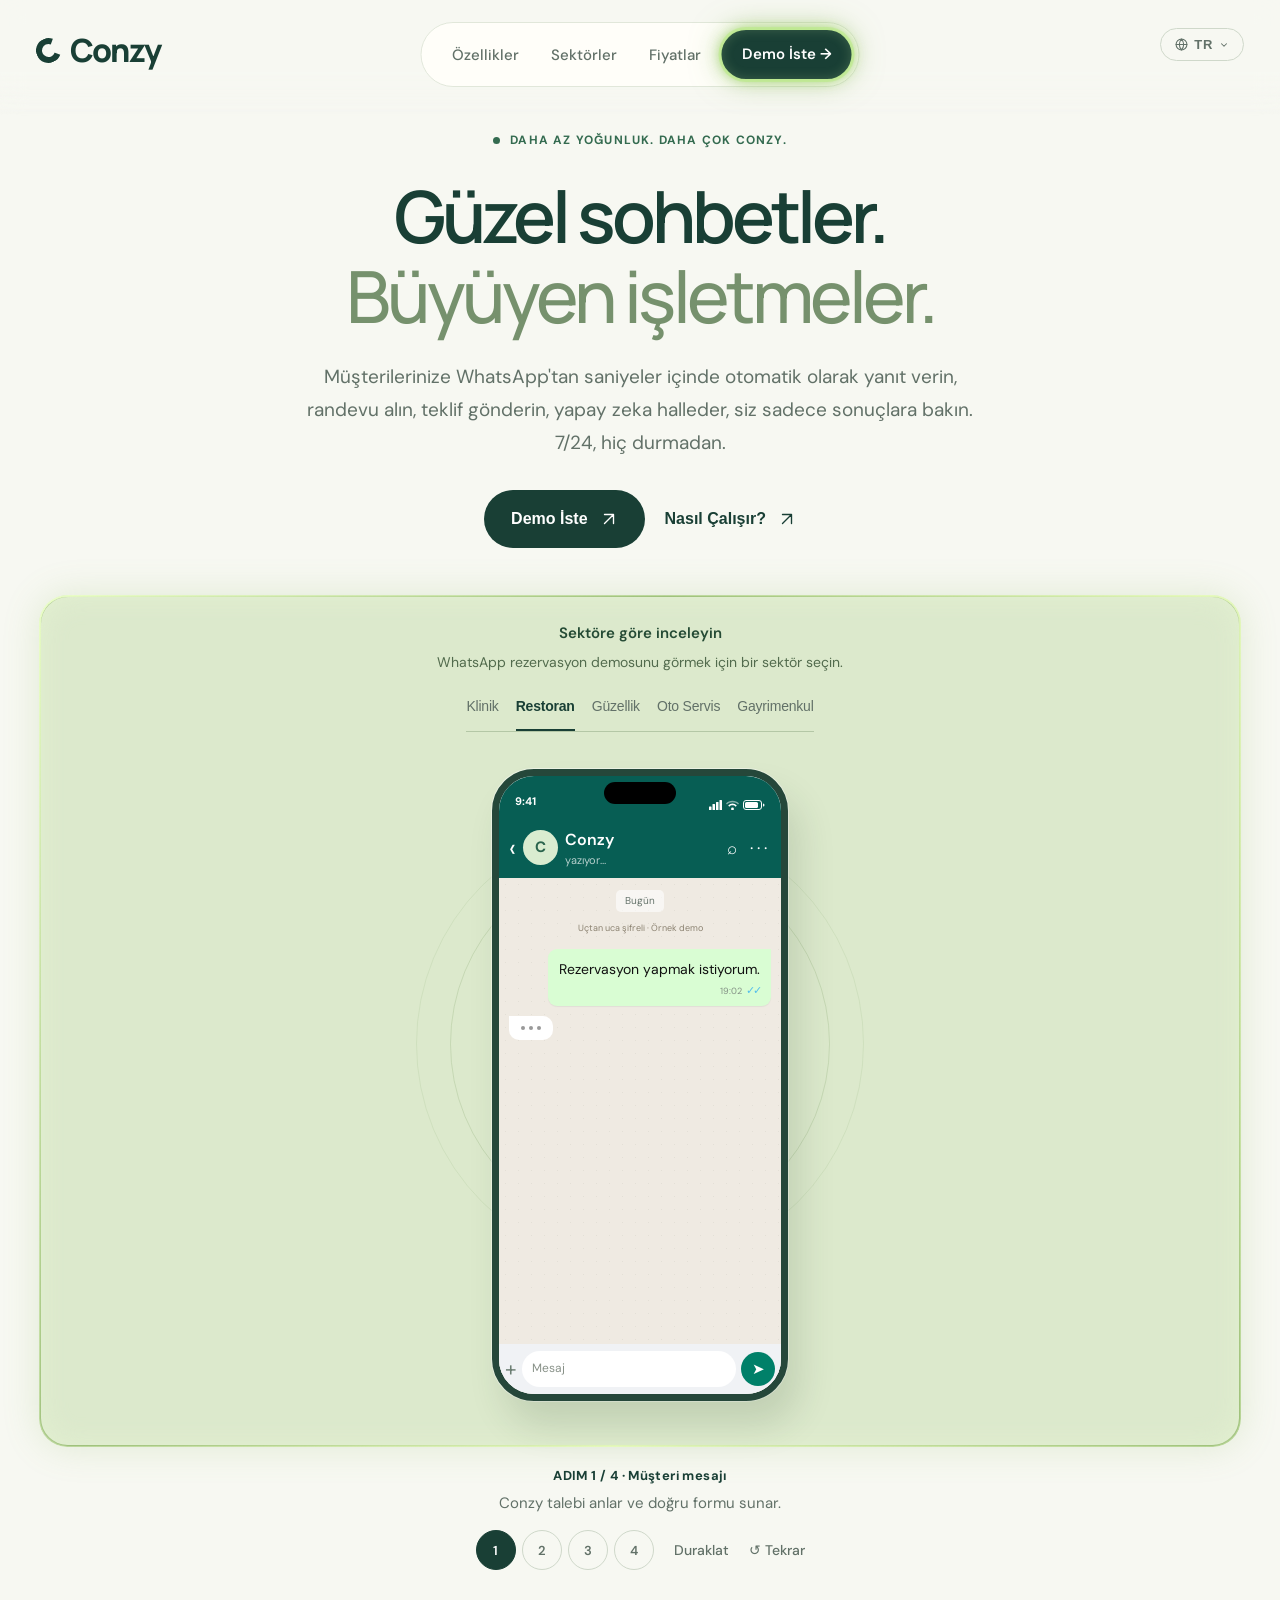
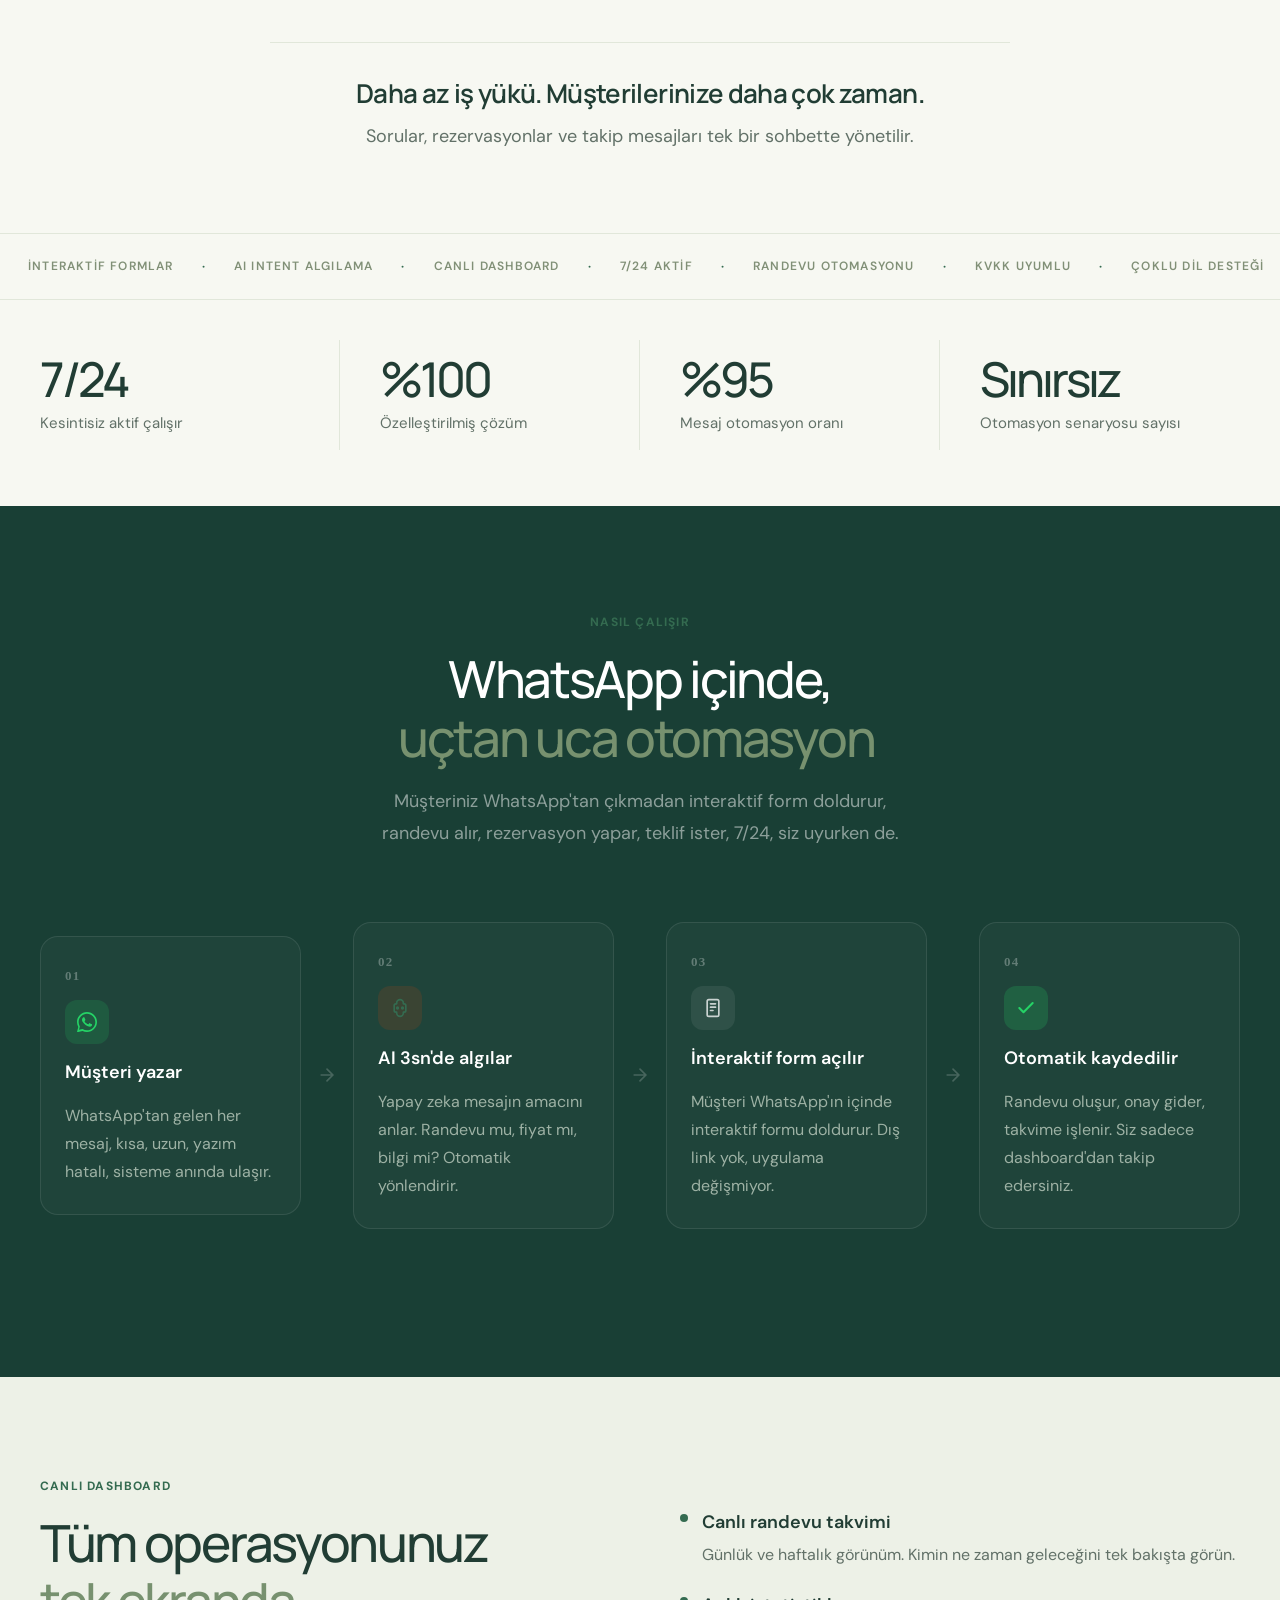
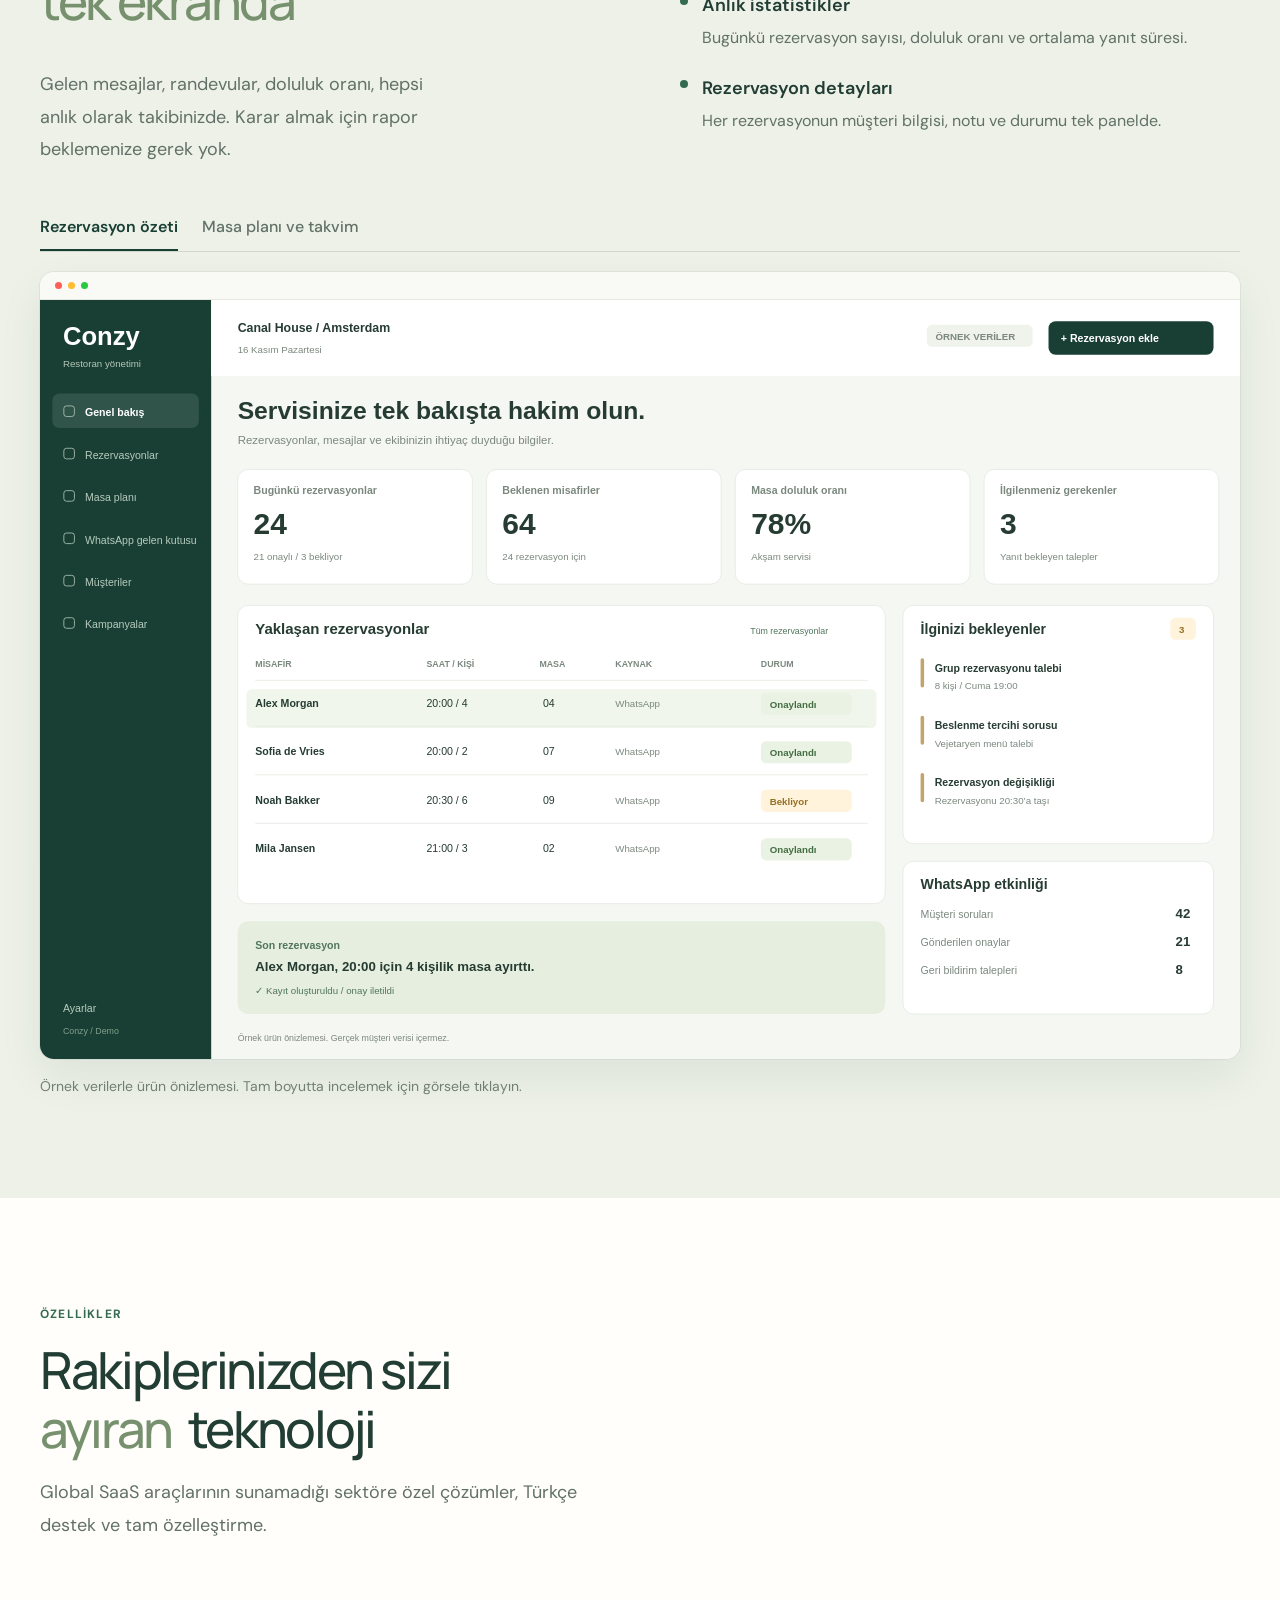
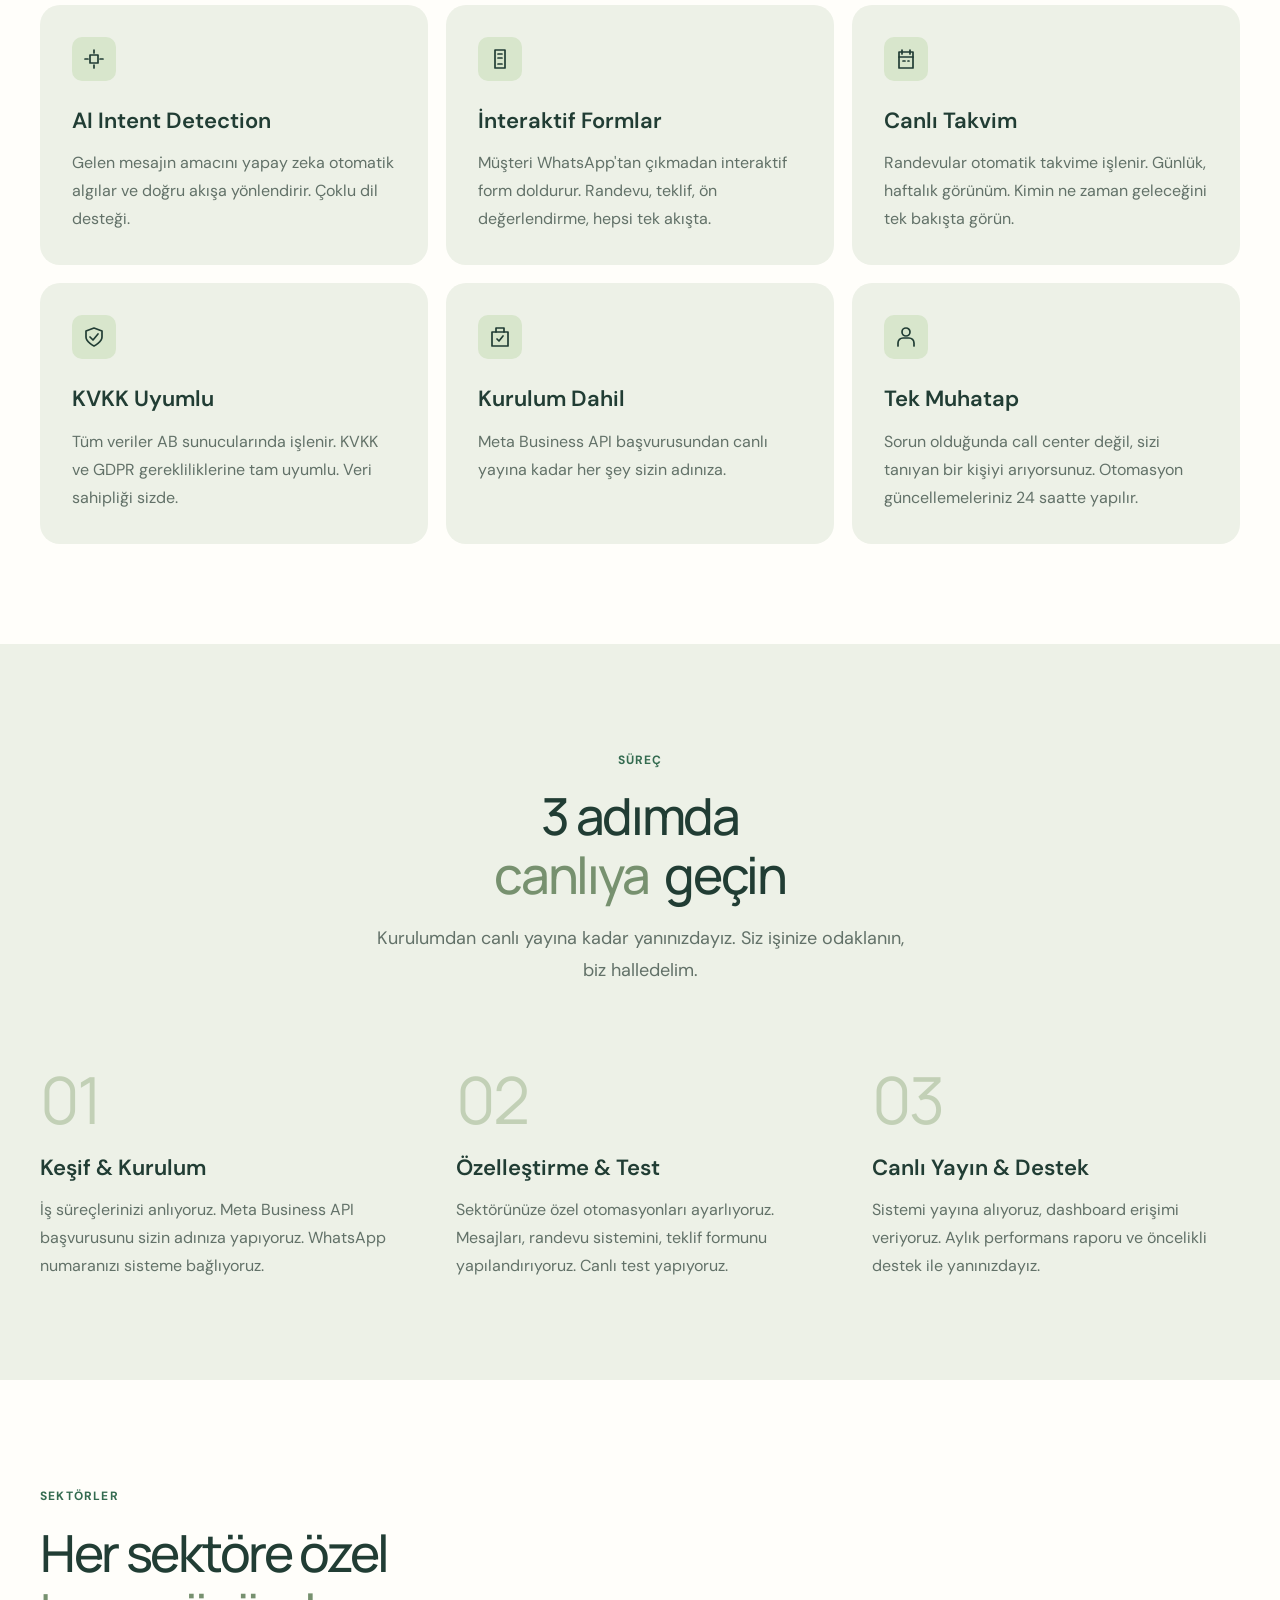
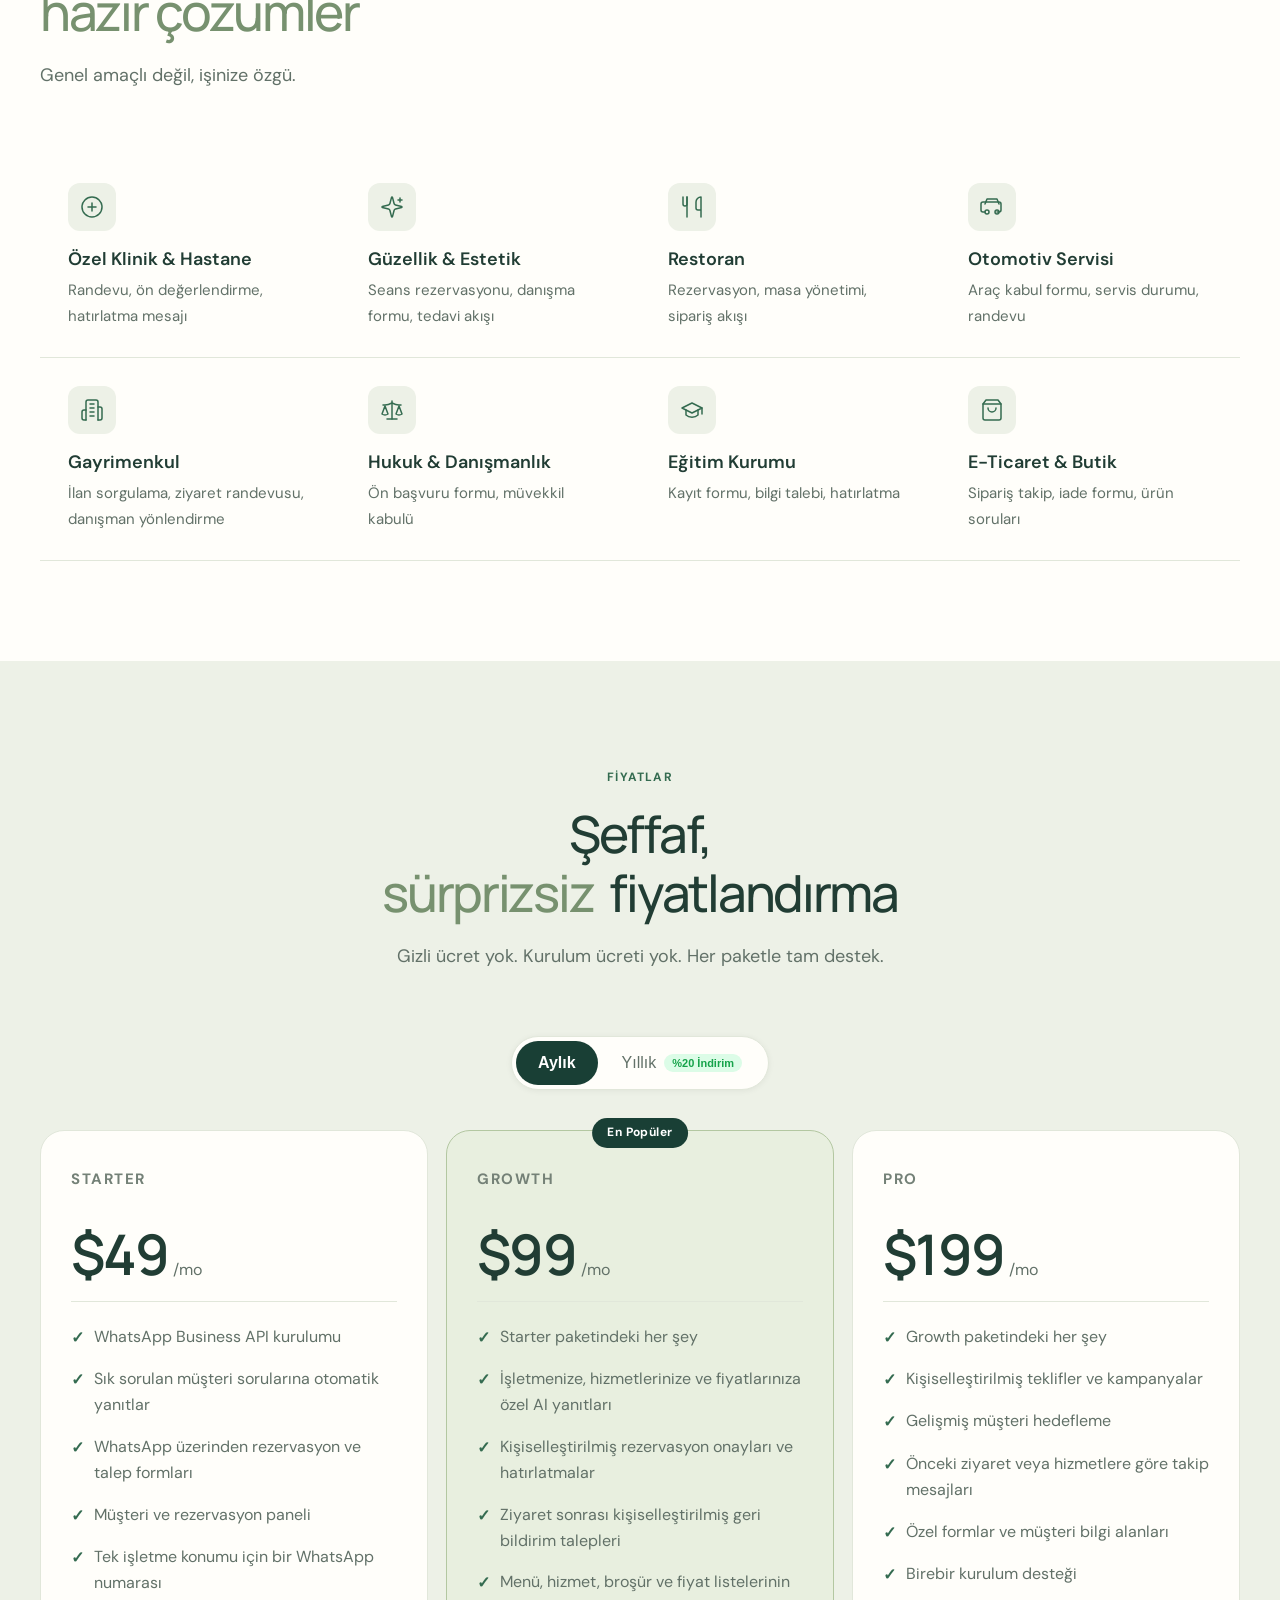
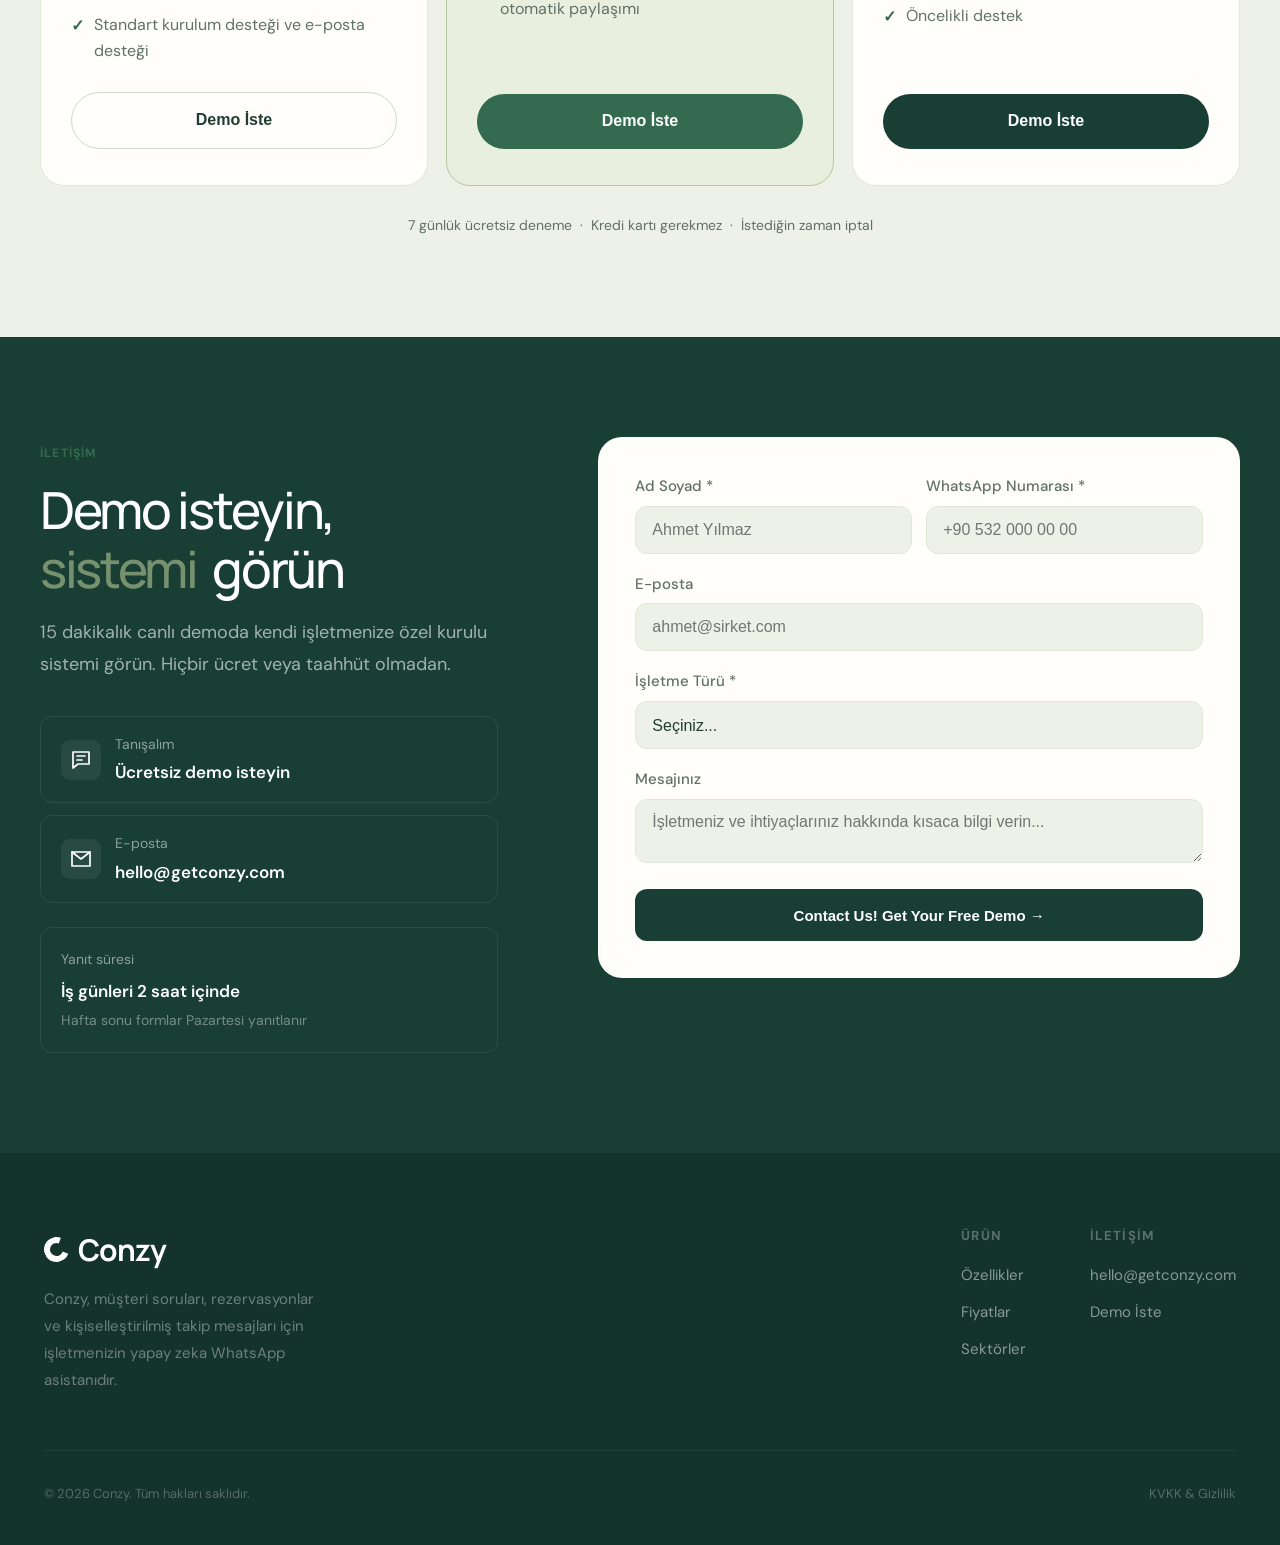
==== commit 78a0cfe3: "website update" ====
--- a/tr/index.html
+++ b/tr/index.html
@@ -818,9 +818,9 @@
             <div class="ch-icon"><svg class="site-icon" width="24" height="24" viewbox="0 0 24 24" fill="none" stroke="currentColor" stroke-width="1.7" stroke-linecap="round" stroke-linejoin="round" aria-hidden="true" focusable="false"><path d="M4 4h16v12H9l-5 4V4Z"></path><path d="M8 8h8m-8 4h5"></path></svg></div>
             <div><div class="ch-lbl" data-i18n="ch-demo-lbl">Tanışalım</div><div class="ch-val" data-i18n="ch-demo-val">Ücretsiz demo isteyin</div></div>
           </a>
-          <a href="mailto:hello@conzy.nl" class="channel">
+          <a href="mailto:hello@getconzy.com" class="channel">
             <div class="ch-icon"><svg class="site-icon" width="24" height="24" viewbox="0 0 24 24" fill="none" stroke="currentColor" stroke-width="1.7" stroke-linecap="round" stroke-linejoin="round" aria-hidden="true" focusable="false"><path d="M3 5h18v14H3z"></path><path d="m3 5 9 7 9-7"></path></svg></div>
-            <div><div class="ch-lbl" data-i18n="ch-email-lbl">E-posta</div><div class="ch-val">hello@conzy.nl</div></div>
+            <div><div class="ch-lbl" data-i18n="ch-email-lbl">E-posta</div><div class="ch-val">hello@getconzy.com</div></div>
           </a>
         </div>
         <div class="reply-box">
@@ -882,7 +882,7 @@
         </div>
         <div class="fc">
           <div class="fc-title" data-i18n="footer-c-title">İletişim</div>
-          <a href="mailto:hello@conzy.nl">hello@conzy.nl</a>
+          <a href="mailto:hello@getconzy.com">hello@getconzy.com</a>
           <a href="#contact" data-i18n="footer-c-demo">Demo İste</a>
         </div>
       </div>
--- a/css/conzy.css
+++ b/css/conzy.css
@@ -825,5 +825,5 @@
 .hero-copy { container-type:inline-size; }
 #hero h1 { white-space:nowrap;font-size:clamp(16px,8.5cqi,72px);line-height:1.1; }
 .hero-visual .hero-sector-tabs { container-type:inline-size; }
-.hero-visual .sector-tabs-row { display:flex;flex-wrap:nowrap;justify-content:space-between;column-gap:clamp(3px,1.5cqi,18px);width:100%; }
+.hero-visual .sector-tabs-row { display:flex;flex-wrap:nowrap;justify-content:center;column-gap:clamp(3px,1.5cqi,18px);width:max-content;max-width:100%;align-self:center; }
 .hero-visual .sector-tab { flex:0 1 auto;min-width:0;white-space:nowrap;font-size:clamp(8px,4cqi,14px);letter-spacing:-.015em; }
